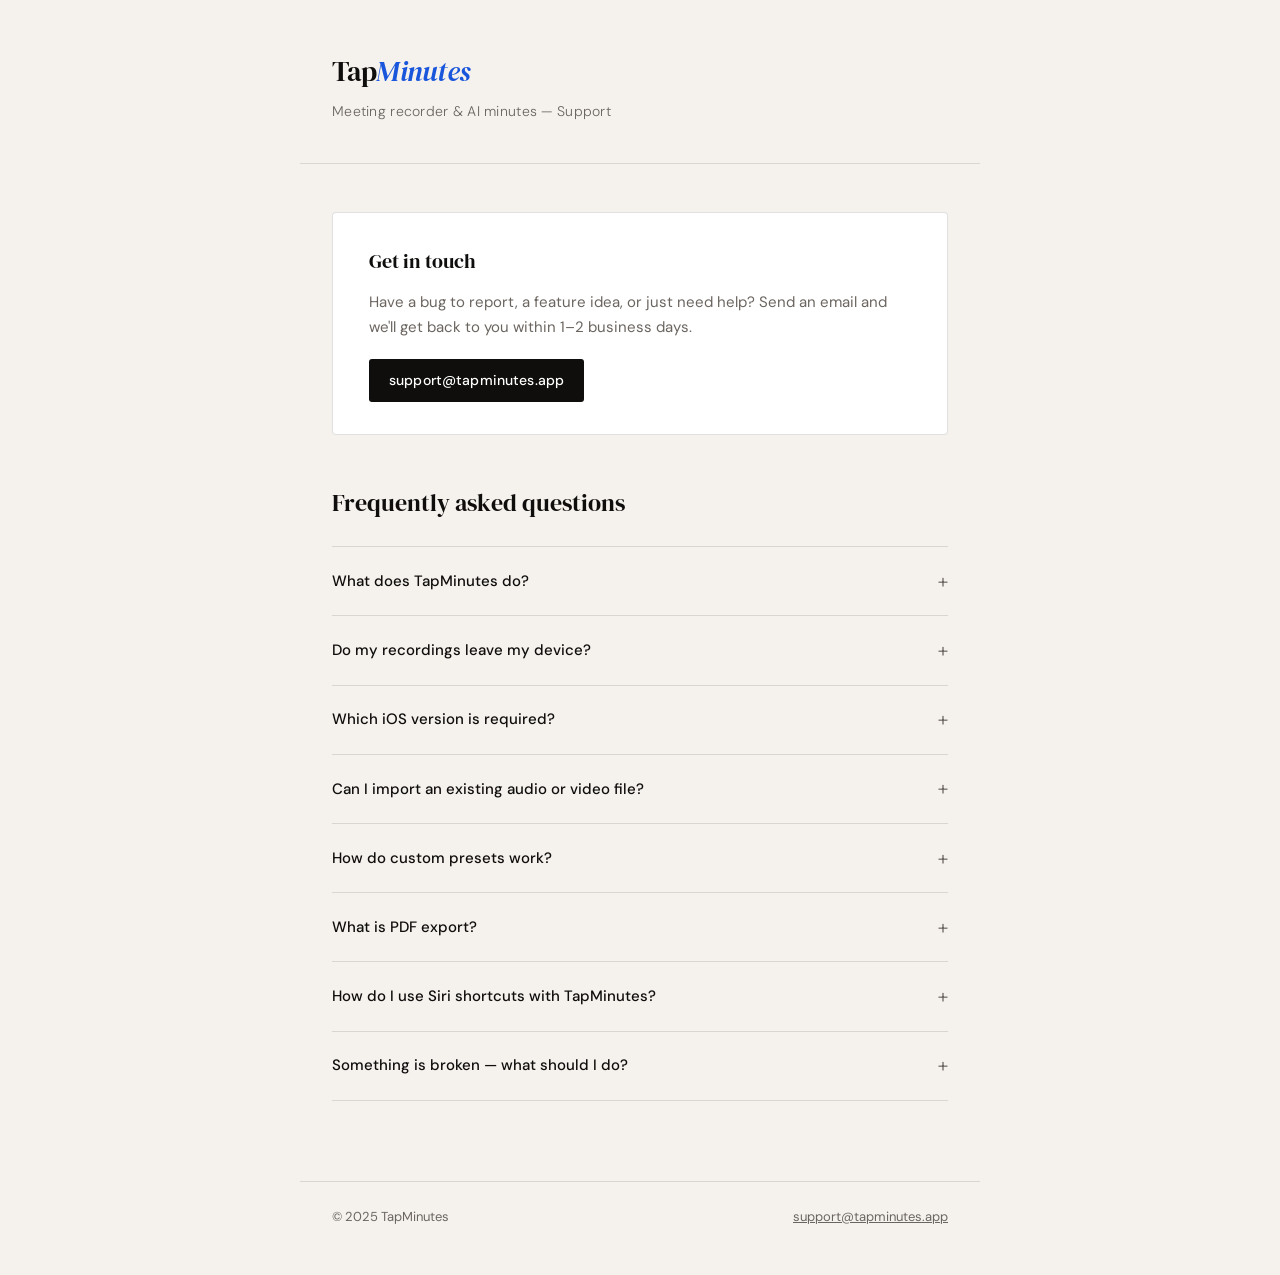
==== index.html @ 8af7e795 "Add index.html for TapMinutes support page This file contains the HTML structure for the TapMinutes " ====
<!DOCTYPE html>
<html lang="en">
<head>
  <meta charset="UTF-8" />
  <meta name="viewport" content="width=device-width, initial-scale=1.0" />
  <title>TapMinutes — Support</title>
  <link rel="preconnect" href="https://fonts.googleapis.com" />
  <link href="https://fonts.googleapis.com/css2?family=DM+Serif+Display:ital@0;1&family=DM+Sans:wght@300;400;500&display=swap" rel="stylesheet" />
  <style>
    *, *::before, *::after { box-sizing: border-box; margin: 0; padding: 0; }
 
    :root {
      --ink: #0f0e0d;
      --paper: #f5f2ed;
      --accent: #1a56db;
      --muted: #6b6560;
      --rule: rgba(15,14,13,0.12);
      --card: #ffffff;
    }
 
    html { scroll-behavior: smooth; }
 
    body {
      font-family: 'DM Sans', sans-serif;
      background: var(--paper);
      color: var(--ink);
      font-size: 16px;
      line-height: 1.65;
    }
 
    /* ── Header ── */
    header {
      padding: 3rem 2rem 2.5rem;
      max-width: 680px;
      margin: 0 auto;
      border-bottom: 1px solid var(--rule);
    }
 
    .wordmark {
      font-family: 'DM Serif Display', serif;
      font-size: 1.75rem;
      letter-spacing: -0.02em;
      color: var(--ink);
    }
 
    .wordmark span {
      font-style: italic;
      color: var(--accent);
    }
 
    .tagline {
      margin-top: 0.35rem;
      font-size: 0.875rem;
      font-weight: 300;
      color: var(--muted);
      letter-spacing: 0.02em;
    }
 
    /* ── Main ── */
    main {
      max-width: 680px;
      margin: 0 auto;
      padding: 0 2rem 5rem;
    }
 
    /* ── Contact ── */
    .contact-block {
      margin: 3rem 0;
      padding: 2rem 2.25rem;
      background: var(--card);
      border: 1px solid var(--rule);
      border-radius: 4px;
    }
 
    .contact-block h2 {
      font-family: 'DM Serif Display', serif;
      font-size: 1.25rem;
      font-weight: 400;
      margin-bottom: 0.75rem;
    }
 
    .contact-block p {
      font-size: 0.9375rem;
      color: var(--muted);
      margin-bottom: 1.25rem;
    }
 
    .contact-block a {
      display: inline-block;
      background: var(--ink);
      color: #fff;
      text-decoration: none;
      padding: 0.6rem 1.25rem;
      font-size: 0.875rem;
      font-weight: 500;
      letter-spacing: 0.01em;
      border-radius: 3px;
      transition: background 0.15s;
    }
 
    .contact-block a:hover { background: var(--accent); }
 
    /* ── FAQ ── */
    .faq-heading {
      font-family: 'DM Serif Display', serif;
      font-size: 1.5rem;
      font-weight: 400;
      margin: 3rem 0 1.5rem;
    }
 
    details {
      border-top: 1px solid var(--rule);
      padding: 1.1rem 0;
    }
 
    details:last-of-type { border-bottom: 1px solid var(--rule); }
 
    summary {
      cursor: pointer;
      list-style: none;
      font-weight: 500;
      font-size: 0.9375rem;
      display: flex;
      justify-content: space-between;
      align-items: center;
      gap: 1rem;
      user-select: none;
    }
 
    summary::-webkit-details-marker { display: none; }
 
    summary::after {
      content: '+';
      font-size: 1.25rem;
      font-weight: 300;
      color: var(--muted);
      flex-shrink: 0;
      transition: transform 0.2s;
    }
 
    details[open] summary::after {
      content: '−';
    }
 
    .answer {
      margin-top: 0.85rem;
      font-size: 0.9375rem;
      color: var(--muted);
      padding-right: 1.5rem;
    }
 
    .answer a { color: var(--accent); }
 
    /* ── Footer ── */
    footer {
      max-width: 680px;
      margin: 0 auto;
      padding: 1.5rem 2rem 3rem;
      border-top: 1px solid var(--rule);
      font-size: 0.8125rem;
      color: var(--muted);
      display: flex;
      justify-content: space-between;
      flex-wrap: wrap;
      gap: 0.5rem;
    }
 
    @media (max-width: 480px) {
      header, main, footer { padding-left: 1.25rem; padding-right: 1.25rem; }
      footer { flex-direction: column; }
    }
  </style>
</head>
<body>
 
<header>
  <div class="wordmark">Tap<span>Minutes</span></div>
  <p class="tagline">Meeting recorder &amp; AI minutes — Support</p>
</header>
 
<main>
 
  <div class="contact-block">
    <h2>Get in touch</h2>
    <p>Have a bug to report, a feature idea, or just need help? Send an email and we'll get back to you within 1–2 business days.</p>
    <!-- ✏️  Replace the address below with your real support email -->
    <a href="mailto:support@tapminutes.app">support@tapminutes.app</a>
  </div>
 
  <h2 class="faq-heading">Frequently asked questions</h2>
 
  <details>
    <summary>What does TapMinutes do?</summary>
    <p class="answer">
      TapMinutes records your meetings and uses on-device AI to produce clean, structured minutes in seconds — including summaries, action items, decisions, and key points. Everything stays private on your device until you choose to share it.
    </p>
  </details>
 
  <details>
    <summary>Do my recordings leave my device?</summary>
    <p class="answer">
      Live captions and transcription run entirely on-device using Apple's speech frameworks. Audio is never uploaded to any server. You can export minutes as a PDF or text file whenever you're ready.
    </p>
  </details>
 
  <details>
    <summary>Which iOS version is required?</summary>
    <p class="answer">
      TapMinutes requires iOS 17 or later. On-device live captions require a device with an A17 Pro chip or newer (iPhone 15 Pro and above).
    </p>
  </details>
 
  <details>
    <summary>Can I import an existing audio or video file?</summary>
    <p class="answer">
      Yes. Tap the import button on the home screen and choose a file from Files, iCloud Drive, or any share sheet. TapMinutes will transcribe and generate minutes without needing to re-record.
    </p>
  </details>
 
  <details>
    <summary>How do custom presets work?</summary>
    <p class="answer">
      Presets let you choose how minutes are styled — executive summary, action-focused, detailed notes, and more. You can also create your own preset with a custom prompt. Presets are applied per-recording and can be changed at any time; regenerating minutes from the transcript is instant.
    </p>
  </details>
 
  <details>
    <summary>What is PDF export?</summary>
    <p class="answer">
      After minutes are generated, tap <em>Export → PDF</em> to produce a polished, shareable document. The layout includes the meeting title, date, attendees (if entered), and all structured sections.
    </p>
  </details>
 
  <details>
    <summary>How do I use Siri shortcuts with TapMinutes?</summary>
    <p class="answer">
      Open the Shortcuts app, search for TapMinutes actions, and add them to any shortcut or automation. You can start a recording, stop it, and export minutes — all hands-free.
    </p>
  </details>
 
  <details>
    <summary>Something is broken — what should I do?</summary>
    <p class="answer">
      First try force-quitting and relaunching the app. If the problem persists, email us at <a href="mailto:support@tapminutes.app">support@tapminutes.app</a> with your device model, iOS version, and a brief description of what happened. Screenshots are always helpful.
    </p>
  </details>
 
</main>
 
<footer>
  <span>© 2025 TapMinutes</span>
  <!-- ✏️  Add a Privacy Policy link once you have one -->
  <span><a href="mailto:support@tapminutes.app" style="color:inherit;">support@tapminutes.app</a></span>
</footer>
 
</body>
</html>
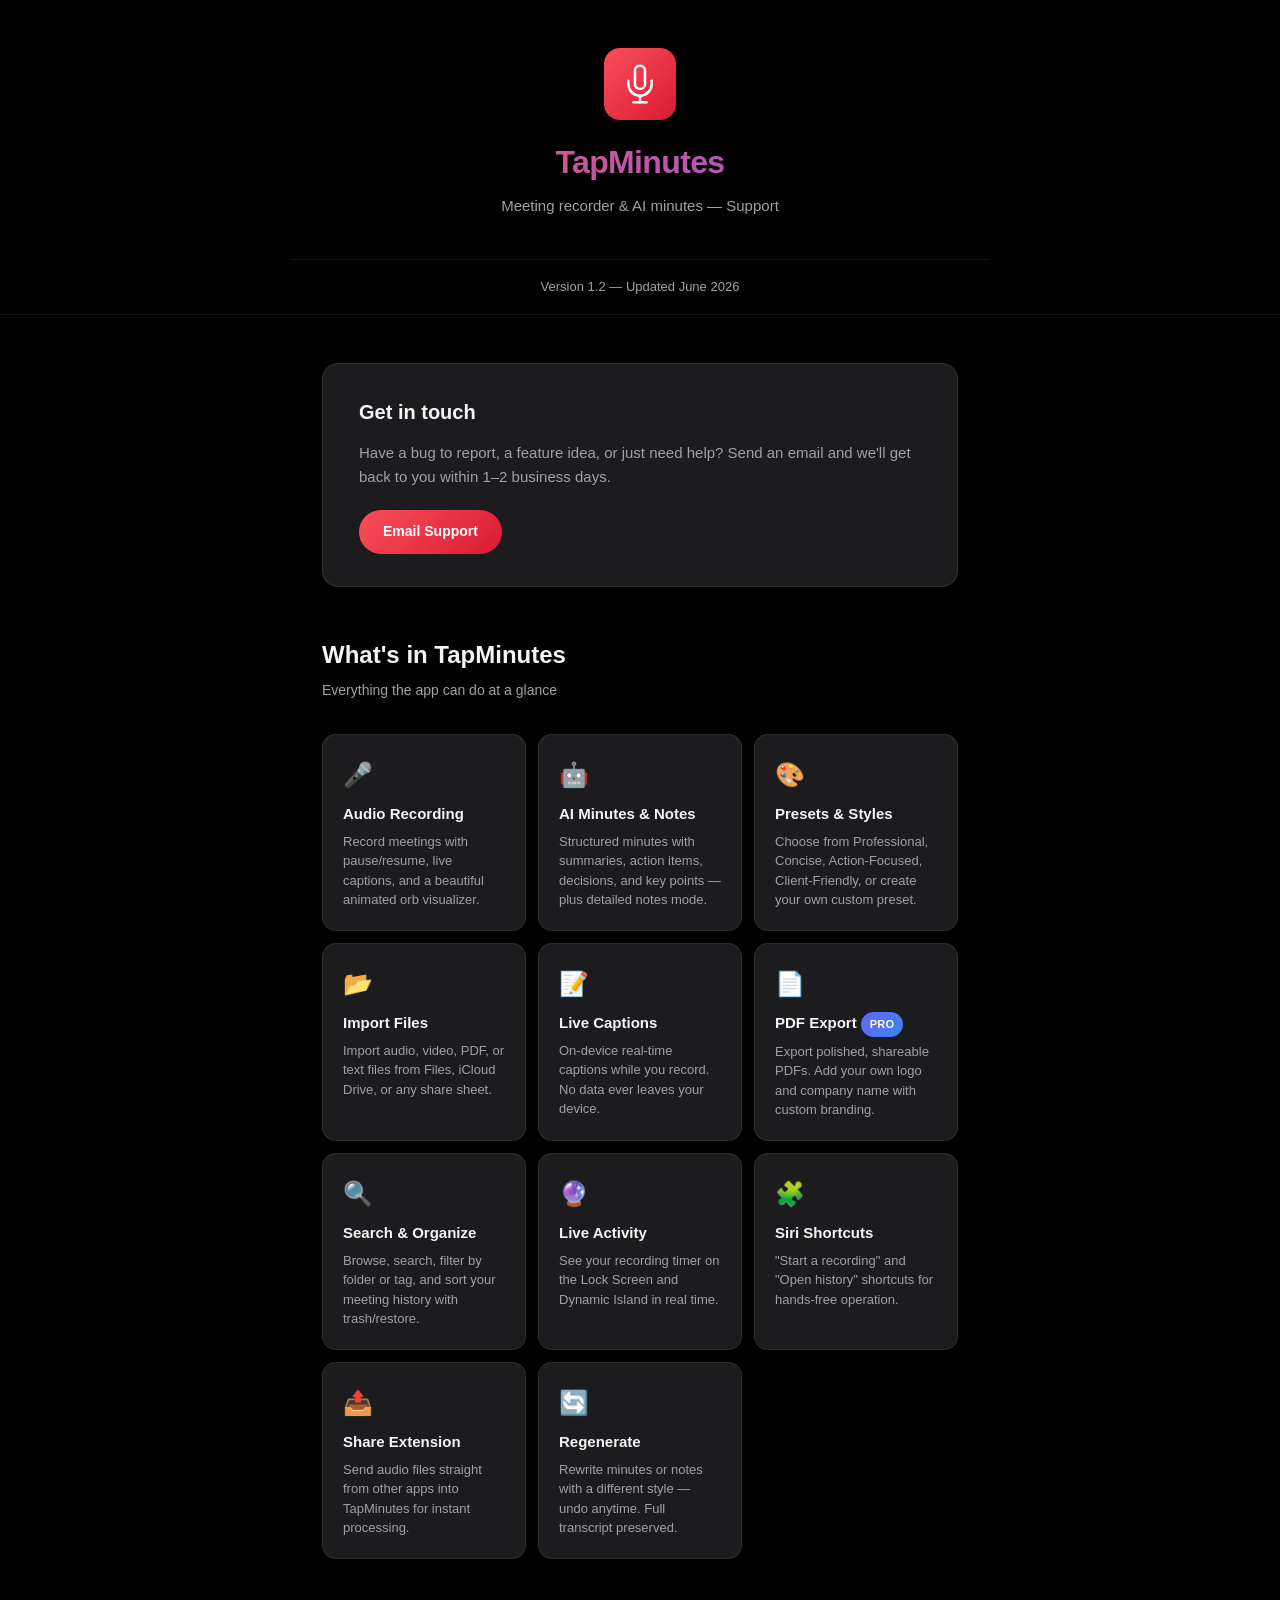
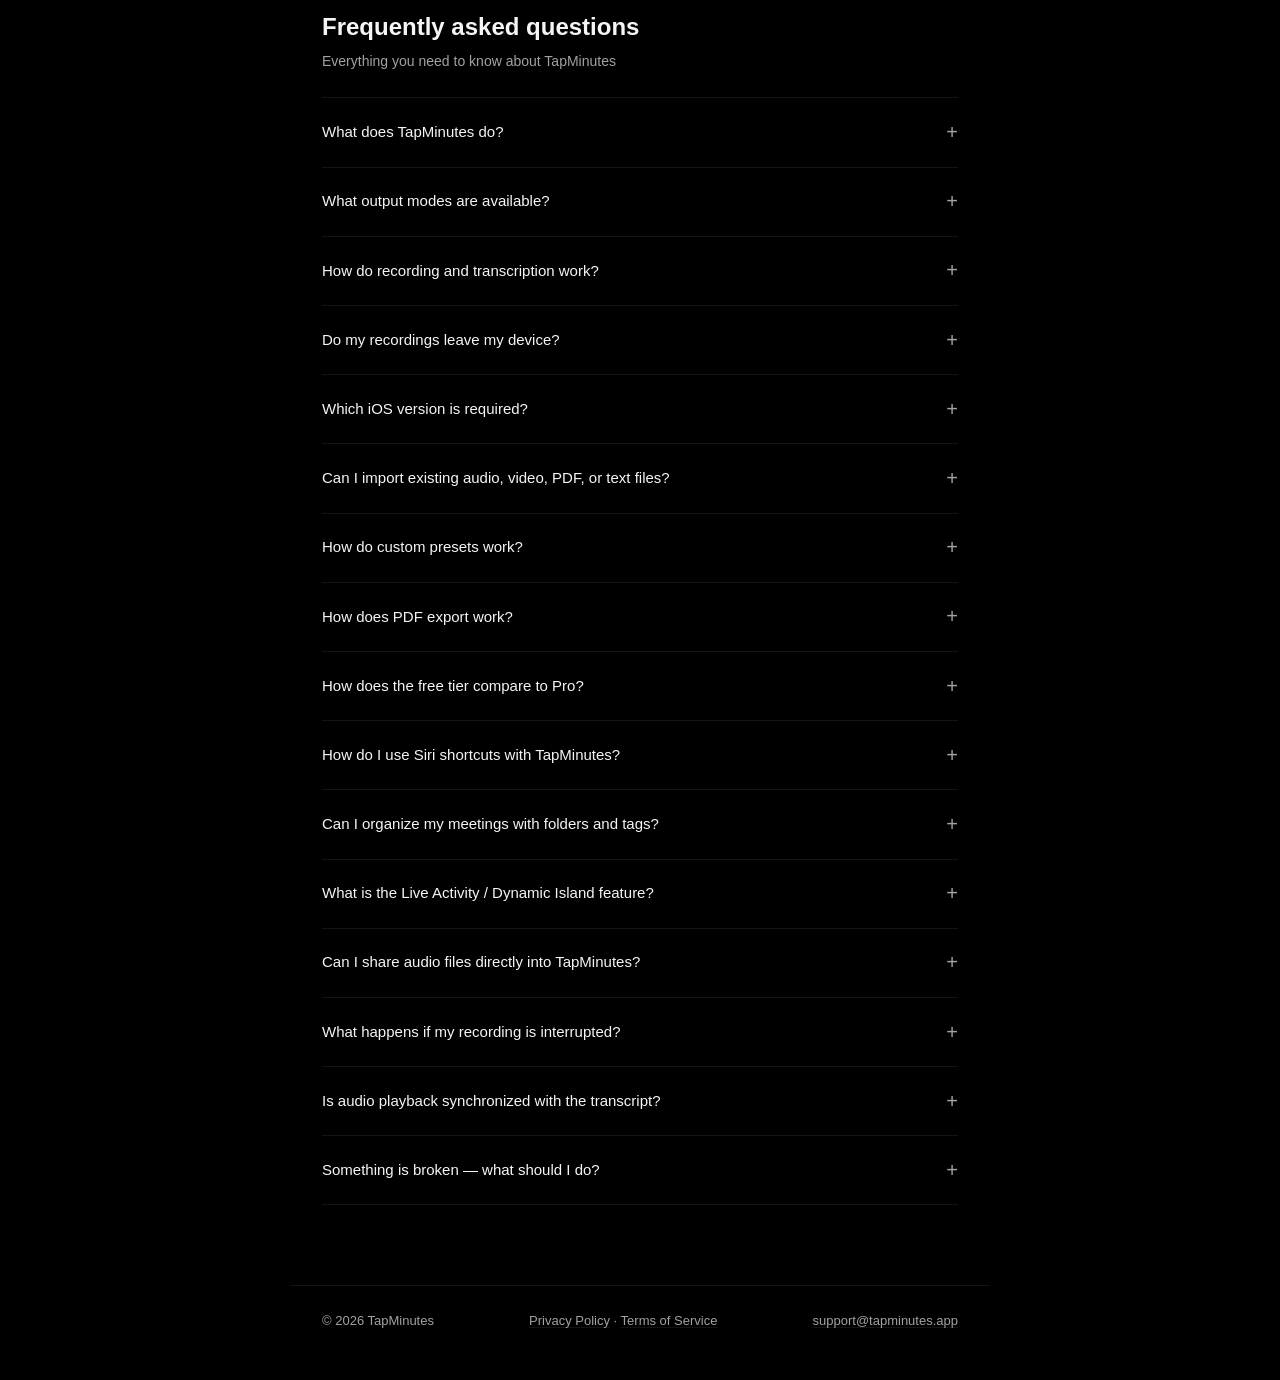
==== commit 9013b6fe: "Add files via upload" ====
--- a/index.html
+++ b/index.html
@@ -1,121 +1,172 @@
-
 <!DOCTYPE html>
 <html lang="en">
 <head>
   <meta charset="UTF-8" />
   <meta name="viewport" content="width=device-width, initial-scale=1.0" />
   <title>TapMinutes — Support</title>
-  <link rel="preconnect" href="https://fonts.googleapis.com" />
-  <link href="https://fonts.googleapis.com/css2?family=DM+Serif+Display:ital@0;1&family=DM+Sans:wght@300;400;500&display=swap" rel="stylesheet" />
   <style>
     *, *::before, *::after { box-sizing: border-box; margin: 0; padding: 0; }
- 
+
     :root {
-      --ink: #0f0e0d;
-      --paper: #f5f2ed;
-      --accent: #1a56db;
-      --muted: #6b6560;
-      --rule: rgba(15,14,13,0.12);
-      --card: #ffffff;
-    }
- 
+      --bg: #000000;
+      --surface: #1c1c1e;
+      --surface2: #2c2c2e;
+      --fg: #f5f5f7;
+      --muted: #a1a1a6;
+      --accent: #fa4f59;
+      --accent2: #db1a33;
+      --rule: rgba(255,255,255,0.08);
+      --glass: rgba(255,255,255,0.06);
+    }
+
     html { scroll-behavior: smooth; }
- 
+
     body {
-      font-family: 'DM Sans', sans-serif;
-      background: var(--paper);
-      color: var(--ink);
+      font-family: -apple-system, BlinkMacSystemFont, "SF Pro Display", "SF Pro Text", "Segoe UI", Roboto, Helvetica, Arial, sans-serif;
+      background: var(--bg);
+      color: var(--fg);
       font-size: 16px;
       line-height: 1.65;
-    }
- 
+      -webkit-font-smoothing: antialiased;
+    }
+
     /* ── Header ── */
     header {
       padding: 3rem 2rem 2.5rem;
-      max-width: 680px;
+      max-width: 700px;
       margin: 0 auto;
       border-bottom: 1px solid var(--rule);
-    }
- 
+      text-align: center;
+    }
+
+    .logo {
+      width: 72px;
+      height: 72px;
+      border-radius: 16px;
+      background: linear-gradient(135deg, var(--accent), var(--accent2));
+      display: flex;
+      align-items: center;
+      justify-content: center;
+      margin: 0 auto 1rem;
+    }
+
+    .logo svg {
+      width: 40px;
+      height: 40px;
+    }
+
     .wordmark {
-      font-family: 'DM Serif Display', serif;
-      font-size: 1.75rem;
+      font-size: 2rem;
+      font-weight: 700;
       letter-spacing: -0.02em;
-      color: var(--ink);
-    }
- 
-    .wordmark span {
-      font-style: italic;
-      color: var(--accent);
-    }
- 
+      background: linear-gradient(135deg, var(--accent), #8b5cf6);
+      -webkit-background-clip: text;
+      -webkit-text-fill-color: transparent;
+      background-clip: text;
+    }
+
     .tagline {
       margin-top: 0.35rem;
-      font-size: 0.875rem;
-      font-weight: 300;
-      color: var(--muted);
-      letter-spacing: 0.02em;
-    }
- 
+      font-size: 0.9375rem;
+      font-weight: 400;
+      color: var(--muted);
+    }
+
     /* ── Main ── */
     main {
-      max-width: 680px;
+      max-width: 700px;
       margin: 0 auto;
       padding: 0 2rem 5rem;
     }
- 
+
     /* ── Contact ── */
     .contact-block {
       margin: 3rem 0;
       padding: 2rem 2.25rem;
-      background: var(--card);
+      background: var(--surface);
       border: 1px solid var(--rule);
-      border-radius: 4px;
-    }
- 
+      border-radius: 16px;
+    }
+
     .contact-block h2 {
-      font-family: 'DM Serif Display', serif;
       font-size: 1.25rem;
-      font-weight: 400;
+      font-weight: 600;
       margin-bottom: 0.75rem;
     }
- 
+
     .contact-block p {
       font-size: 0.9375rem;
       color: var(--muted);
       margin-bottom: 1.25rem;
     }
- 
+
     .contact-block a {
       display: inline-block;
-      background: var(--ink);
+      background: linear-gradient(135deg, var(--accent), var(--accent2));
       color: #fff;
       text-decoration: none;
-      padding: 0.6rem 1.25rem;
+      padding: 0.65rem 1.5rem;
       font-size: 0.875rem;
-      font-weight: 500;
-      letter-spacing: 0.01em;
-      border-radius: 3px;
-      transition: background 0.15s;
-    }
- 
-    .contact-block a:hover { background: var(--accent); }
- 
+      font-weight: 600;
+      border-radius: 40px;
+      transition: opacity 0.15s;
+    }
+
+    .contact-block a:hover { opacity: 0.85; }
+
+    /* ── Feature Highlights ── */
+    .features-grid {
+      display: grid;
+      grid-template-columns: repeat(auto-fill, minmax(190px, 1fr));
+      gap: 12px;
+      margin: 2rem 0;
+    }
+
+    .feature-card {
+      background: var(--surface);
+      border: 1px solid var(--rule);
+      border-radius: 14px;
+      padding: 1.25rem;
+    }
+
+    .feature-card .icon {
+      font-size: 1.5rem;
+      margin-bottom: 0.5rem;
+      display: block;
+    }
+
+    .feature-card h3 {
+      font-size: 0.9375rem;
+      font-weight: 600;
+      margin-bottom: 0.3rem;
+    }
+
+    .feature-card p {
+      font-size: 0.8125rem;
+      color: var(--muted);
+      line-height: 1.5;
+    }
+
     /* ── FAQ ── */
     .faq-heading {
-      font-family: 'DM Serif Display', serif;
       font-size: 1.5rem;
-      font-weight: 400;
-      margin: 3rem 0 1.5rem;
-    }
- 
+      font-weight: 700;
+      margin: 3rem 0 0.25rem;
+    }
+
+    .faq-sub {
+      font-size: 0.875rem;
+      color: var(--muted);
+      margin-bottom: 1.5rem;
+    }
+
     details {
       border-top: 1px solid var(--rule);
       padding: 1.1rem 0;
     }
- 
+
     details:last-of-type { border-bottom: 1px solid var(--rule); }
- 
+
     summary {
       cursor: pointer;
       list-style: none;
@@ -127,34 +178,84 @@
       gap: 1rem;
       user-select: none;
     }
- 
+
     summary::-webkit-details-marker { display: none; }
- 
+
     summary::after {
       content: '+';
       font-size: 1.25rem;
-      font-weight: 300;
+      font-weight: 400;
       color: var(--muted);
       flex-shrink: 0;
       transition: transform 0.2s;
     }
- 
+
     details[open] summary::after {
       content: '−';
     }
- 
+
     .answer {
       margin-top: 0.85rem;
       font-size: 0.9375rem;
       color: var(--muted);
       padding-right: 1.5rem;
-    }
- 
+      line-height: 1.7;
+    }
+
+    .answer strong {
+      color: var(--fg);
+      font-weight: 600;
+    }
+
     .answer a { color: var(--accent); }
- 
+
+    .answer ul {
+      margin: 0.5rem 0;
+      padding-left: 1.25rem;
+    }
+
+    .answer li {
+      margin: 0.3rem 0;
+    }
+
+    /* ── Badge ── */
+    .badge {
+      display: inline-block;
+      font-size: 0.6875rem;
+      font-weight: 700;
+      padding: 0.2rem 0.55rem;
+      border-radius: 40px;
+      text-transform: uppercase;
+      letter-spacing: 0.03em;
+    }
+
+    .badge-pro {
+      background: linear-gradient(135deg, #6366f1, #3b82f6);
+      color: #fff;
+    }
+
+    .badge-free {
+      background: var(--surface2);
+      color: var(--muted);
+    }
+
+    .badge-new {
+      background: var(--accent);
+      color: #fff;
+    }
+
+    /* ── Version Bar ── */
+    .version-bar {
+      text-align: center;
+      padding: 1rem 2rem;
+      font-size: 0.8125rem;
+      color: var(--muted);
+      border-bottom: 1px solid var(--rule);
+    }
+
     /* ── Footer ── */
     footer {
-      max-width: 680px;
+      max-width: 700px;
       margin: 0 auto;
       padding: 1.5rem 2rem 3rem;
       border-top: 1px solid var(--rule);
@@ -165,94 +266,294 @@
       flex-wrap: wrap;
       gap: 0.5rem;
     }
- 
+
+    footer a {
+      color: inherit;
+      text-decoration: underline;
+      text-underline-offset: 2px;
+      text-decoration-color: var(--rule);
+    }
+
+    footer a:hover { color: var(--fg); }
+
     @media (max-width: 480px) {
       header, main, footer { padding-left: 1.25rem; padding-right: 1.25rem; }
       footer { flex-direction: column; }
+      .features-grid { grid-template-columns: 1fr; }
     }
   </style>
 </head>
 <body>
- 
+
 <header>
-  <div class="wordmark">Tap<span>Minutes</span></div>
+  <div class="logo">
+    <svg viewBox="0 0 24 24" fill="none" stroke="white" stroke-width="1.5" stroke-linecap="round" stroke-linejoin="round">
+      <path d="M12 1a3 3 0 0 0-3 3v8a3 3 0 0 0 6 0V4a3 3 0 0 0-3-3z" />
+      <path d="M19 10v2a7 7 0 0 1-14 0v-2" />
+      <line x1="12" y1="19" x2="12" y2="23" />
+      <line x1="8" y1="23" x2="16" y2="23" />
+    </svg>
+  </div>
+  <div class="wordmark">TapMinutes</div>
   <p class="tagline">Meeting recorder &amp; AI minutes — Support</p>
 </header>
- 
+
+<div class="version-bar">Version 1.2 — Updated June 2026</div>
+
 <main>
- 
+
+  <!-- Contact -->
   <div class="contact-block">
     <h2>Get in touch</h2>
     <p>Have a bug to report, a feature idea, or just need help? Send an email and we'll get back to you within 1–2 business days.</p>
-    <!-- ✏️  Replace the address below with your real support email -->
-    <a href="mailto:support@tapminutes.app">support@tapminutes.app</a>
+    <a href="mailto:support@tapminutes.app">Email Support</a>
   </div>
- 
+
+  <!-- Features -->
+  <h2 class="faq-heading">What's in TapMinutes</h2>
+  <p class="faq-sub">Everything the app can do at a glance</p>
+
+  <div class="features-grid">
+    <div class="feature-card">
+      <span class="icon">🎤</span>
+      <h3>Audio Recording</h3>
+      <p>Record meetings with pause/resume, live captions, and a beautiful animated orb visualizer.</p>
+    </div>
+    <div class="feature-card">
+      <span class="icon">🤖</span>
+      <h3>AI Minutes &amp; Notes</h3>
+      <p>Structured minutes with summaries, action items, decisions, and key points — plus detailed notes mode.</p>
+    </div>
+    <div class="feature-card">
+      <span class="icon">🎨</span>
+      <h3>Presets &amp; Styles</h3>
+      <p>Choose from Professional, Concise, Action-Focused, Client-Friendly, or create your own custom preset.</p>
+    </div>
+    <div class="feature-card">
+      <span class="icon">📂</span>
+      <h3>Import Files</h3>
+      <p>Import audio, video, PDF, or text files from Files, iCloud Drive, or any share sheet.</p>
+    </div>
+    <div class="feature-card">
+      <span class="icon">📝</span>
+      <h3>Live Captions</h3>
+      <p>On-device real-time captions while you record. No data ever leaves your device.</p>
+    </div>
+    <div class="feature-card">
+      <span class="icon">📄</span>
+      <h3>PDF Export <span class="badge badge-pro">Pro</span></h3>
+      <p>Export polished, shareable PDFs. Add your own logo and company name with custom branding.</p>
+    </div>
+    <div class="feature-card">
+      <span class="icon">🔍</span>
+      <h3>Search &amp; Organize</h3>
+      <p>Browse, search, filter by folder or tag, and sort your meeting history with trash/restore.</p>
+    </div>
+    <div class="feature-card">
+      <span class="icon">🔮</span>
+      <h3>Live Activity</h3>
+      <p>See your recording timer on the Lock Screen and Dynamic Island in real time.</p>
+    </div>
+    <div class="feature-card">
+      <span class="icon">🧩</span>
+      <h3>Siri Shortcuts</h3>
+      <p>"Start a recording" and "Open history" shortcuts for hands-free operation.</p>
+    </div>
+    <div class="feature-card">
+      <span class="icon">📤</span>
+      <h3>Share Extension</h3>
+      <p>Send audio files straight from other apps into TapMinutes for instant processing.</p>
+    </div>
+    <div class="feature-card">
+      <span class="icon">🔄</span>
+      <h3>Regenerate</h3>
+      <p>Rewrite minutes or notes with a different style — undo anytime. Full transcript preserved.</p>
+    </div>
+  </div>
+
+  <!-- FAQ -->
   <h2 class="faq-heading">Frequently asked questions</h2>
- 
+  <p class="faq-sub">Everything you need to know about TapMinutes</p>
+
   <details>
     <summary>What does TapMinutes do?</summary>
-    <p class="answer">
-      TapMinutes records your meetings and uses on-device AI to produce clean, structured minutes in seconds — including summaries, action items, decisions, and key points. Everything stays private on your device until you choose to share it.
-    </p>
-  </details>
- 
+    <div class="answer">
+      TapMinutes records your meetings and uses AI to produce clean, structured minutes in seconds — including summaries, action items, decisions, and key points. You can also generate <strong>detailed notes</strong> that are more thorough than standard minutes. Choose from multiple output styles, or create your own custom preset. Everything stays private on your device until you choose to share it.
+    </div>
+  </details>
+
+  <details>
+    <summary>What output modes are available?</summary>
+    <div class="answer">
+      At recording time you can pick between:
+      <ul>
+        <li><strong>Minutes</strong> — structured meeting minutes with sections</li>
+        <li><strong>Notes</strong> — detailed notes, more thorough than minutes</li>
+        <li><strong>Both</strong> — generates minutes and notes simultaneously</li>
+      </ul>
+      After the fact you can <strong>regenerate</strong> either output with a different style (Professional, Concise, Action-Focused, Client-Friendly, or a custom preset) without re-recording.
+    </div>
+  </details>
+
+  <details>
+    <summary>How do recording and transcription work?</summary>
+    <div class="answer">
+      Tap the red record button to start. While recording, <strong>live captions</strong> appear on screen using Apple's on-device Speech framework — no data leaves your device. When you stop, the audio is processed:
+
+      <ul>
+        <li><strong>Pro users:</strong> Cloud transcription via Whisper (OpenAI) for higher accuracy in noisy rooms, accents, and jargon.</li>
+        <li><strong>Free tier:</strong> On-device file transcription (iOS 26+ with A17 Pro chip) for live recordings, or cloud transcription with a daily cap.</li>
+      </ul>
+
+      After transcription, AI generates your structured minutes and/or notes based on your selected style preset.
+    </div>
+  </details>
+
   <details>
     <summary>Do my recordings leave my device?</summary>
-    <p class="answer">
-      Live captions and transcription run entirely on-device using Apple's speech frameworks. Audio is never uploaded to any server. You can export minutes as a PDF or text file whenever you're ready.
-    </p>
-  </details>
- 
+    <div class="answer">
+      <strong>Live captions</strong> run entirely on-device using Apple's speech frameworks — they never leave your device.<br><br>
+      When you <strong>stop recording</strong>, the audio file is sent to our server for transcription and AI minute generation. Audio is processed in real time and is <strong>not retained</strong> on our servers after processing. We do not use your data to train AI models.<br><br>
+      You can export minutes as a PDF or text file whenever you're ready.
+    </div>
+  </details>
+
   <details>
     <summary>Which iOS version is required?</summary>
-    <p class="answer">
-      TapMinutes requires iOS 17 or later. On-device live captions require a device with an A17 Pro chip or newer (iPhone 15 Pro and above).
-    </p>
-  </details>
- 
-  <details>
-    <summary>Can I import an existing audio or video file?</summary>
-    <p class="answer">
-      Yes. Tap the import button on the home screen and choose a file from Files, iCloud Drive, or any share sheet. TapMinutes will transcribe and generate minutes without needing to re-record.
-    </p>
-  </details>
- 
+    <div class="answer">
+      TapMinutes requires <strong>iOS 17 or later</strong>. On-device live captions require iOS 17+. On-device file transcription (for imported or recovered recordings on the free tier) requires <strong>iOS 26</strong> with an <strong>A17 Pro chip or newer</strong> (iPhone 15 Pro and above).
+    </div>
+  </details>
+
+  <details>
+    <summary>Can I import existing audio, video, PDF, or text files?</summary>
+    <div class="answer">
+      Yes. Tap the import button on the home screen and choose a file from Files, iCloud Drive, or any share sheet. TapMinutes supports:
+      <ul>
+        <li><strong>Audio:</strong> m4a, mp3, wav, caf, and more</li>
+        <li><strong>Video:</strong> mov, mp4, m4v — audio track is extracted automatically</li>
+        <li><strong>Documents:</strong> PDF and plain text (.txt) files</li>
+      </ul>
+      Imported files are transcribed and minutes are generated without needing to re-record. Video files with no compatible audio track will be rejected with a clear error message.
+    </div>
+  </details>
+
   <details>
     <summary>How do custom presets work?</summary>
-    <p class="answer">
-      Presets let you choose how minutes are styled — executive summary, action-focused, detailed notes, and more. You can also create your own preset with a custom prompt. Presets are applied per-recording and can be changed at any time; regenerating minutes from the transcript is instant.
-    </p>
-  </details>
- 
-  <details>
-    <summary>What is PDF export?</summary>
-    <p class="answer">
-      After minutes are generated, tap <em>Export → PDF</em> to produce a polished, shareable document. The layout includes the meeting title, date, attendees (if entered), and all structured sections.
-    </p>
-  </details>
- 
+    <div class="answer">
+      Presets let you choose how your minutes are styled. Built-in options include <strong>Executive-Style, Concise, Action-Focused, and Client-Friendly</strong>. You can also create your own custom preset with a personalized prompt that tells the AI exactly how you want your minutes written.<br><br>
+      Presets are applied per-recording and can be changed at any time. You can regenerate minutes from the transcript with a different style instantly — the previous version is saved so you can undo. <span class="badge badge-pro">Pro</span> users can create and save unlimited custom presets.
+    </div>
+  </details>
+
+  <details>
+    <summary>How does PDF export work?</summary>
+    <div class="answer">
+      After minutes are generated, tap the share button and choose <strong>Export PDF</strong>. The layout includes the meeting title, date, and all structured sections. <span class="badge badge-pro">Pro</span> users can also:
+      <ul>
+        <li>Customize the PDF header with their <strong>company name and logo</strong></li>
+        <li>Export <strong>notes</strong> as a separate PDF</li>
+      </ul>
+      The PDF is generated locally and can be shared via the system share sheet.
+    </div>
+  </details>
+
+  <details>
+    <summary>How does the free tier compare to Pro?</summary>
+    <div class="answer">
+      <strong>Free tier</strong> includes:
+      <ul>
+        <li>Audio recording (30-minute cap per session)</li>
+        <li>On-device live captions</li>
+        <li>On-device file transcription (iOS 26+ with A17 Pro)</li>
+        <li>Cloud transcription with daily cap (~60 min/day)</li>
+        <li>Basic PDF export</li>
+        <li>Preset styles</li>
+      </ul>
+      <strong>Pro</strong> (Monthly $7.99 / Yearly $59.99) adds:
+      <ul>
+        <li>Unlimited recording length</li>
+        <li>Premium cloud transcription (Whisper) with 10x daily cap</li>
+        <li>iCloud sync across devices</li>
+        <li>PDF with custom branding (logo + company name)</li>
+        <li>Unlimited regeneration of minutes</li>
+        <li>Custom preset creation</li>
+      </ul>
+    </div>
+  </details>
+
   <details>
     <summary>How do I use Siri shortcuts with TapMinutes?</summary>
-    <p class="answer">
-      Open the Shortcuts app, search for TapMinutes actions, and add them to any shortcut or automation. You can start a recording, stop it, and export minutes — all hands-free.
-    </p>
-  </details>
- 
+    <div class="answer">
+      Open the <strong>Shortcuts</strong> app, search for TapMinutes actions, and add them to any shortcut or automation:
+      <ul>
+        <li><strong>Start Recording</strong> — begins a new meeting recording</li>
+        <li><strong>Open History</strong> — opens the meeting history screen</li>
+      </ul>
+      You can also trigger these from Siri by saying things like "Start a meeting with TapMinutes" or "Open my TapMinutes history."
+    </div>
+  </details>
+
+  <details>
+    <summary>Can I organize my meetings with folders and tags?</summary>
+    <div class="answer">
+      Yes. TapMinutes supports:
+      <ul>
+        <li><strong>Folders</strong> — create custom folders to organize meetings. Move meetings between folders from the history list.</li>
+        <li><strong>Tags</strong> — add tags to any meeting. The app suggests relevant tags based on your content. Filter by tag in the history view.</li>
+        <li><strong>Search</strong> — search across meeting titles, transcripts, minutes, notes, and tags.</li>
+        <li><strong>Trash</strong> — deleted meetings go to trash and auto-purge after 30 days. Restore anytime within that window.</li>
+      </ul>
+    </div>
+  </details>
+
+  <details>
+    <summary>What is the Live Activity / Dynamic Island feature?</summary>
+    <div class="answer">
+      While recording, TapMinutes shows a <strong>Live Activity</strong> on your iPhone's Lock Screen and <strong>Dynamic Island</strong> (on supported devices). You can see the recording timer at a glance without opening the app.<br><br>
+      The Live Activity ends automatically when you stop recording. Requires iOS 16.2 or later.
+    </div>
+  </details>
+
+  <details>
+    <summary>Can I share audio files directly into TapMinutes?</summary>
+    <div class="answer">
+      Yes. The <strong>Share Extension</strong> lets you send audio recordings from other apps (Voice Memos, WhatsApp, your file browser, etc.) straight into TapMinutes. Just tap the share button and choose TapMinutes from the share sheet. The file will be imported and processed automatically.
+    </div>
+  </details>
+
+  <details>
+    <summary>What happens if my recording is interrupted?</summary>
+    <div class="answer">
+      TapMinutes has a <strong>Recovery System</strong>:
+      <ul>
+        <li><strong>Auto-recovery:</strong> If the app force-quits mid-recording, it detects the unfinished audio chunks on next launch and offers to <strong>continue recording</strong> or <strong>finish and transcribe</strong>.</li>
+        <li><strong>Manual recovery:</strong> If a finalized audio file exists without a matching meeting record, the app surfaces a "Recover lost recordings" option on the home screen. You can choose the language and output mode before reprocessing.</li>
+      </ul>
+    </div>
+  </details>
+
+  <details>
+    <summary>Is audio playback synchronized with the transcript?</summary>
+    <div class="answer">
+      Yes. In the meeting detail view, you can play back the audio with a <strong>synchronized transcript</strong> that highlights each word as it's spoken. Tap any segment to jump to that point in the recording. The display can show minutes, notes, transcript, or both simultaneously.
+    </div>
+  </details>
+
   <details>
     <summary>Something is broken — what should I do?</summary>
-    <p class="answer">
+    <div class="answer">
       First try force-quitting and relaunching the app. If the problem persists, email us at <a href="mailto:support@tapminutes.app">support@tapminutes.app</a> with your device model, iOS version, and a brief description of what happened. Screenshots are always helpful.
-    </p>
-  </details>
- 
+    </div>
+  </details>
+
 </main>
- 
+
 <footer>
-  <span>© 2025 TapMinutes</span>
-  <!-- ✏️  Add a Privacy Policy link once you have one -->
-  <span><a href="mailto:support@tapminutes.app" style="color:inherit;">support@tapminutes.app</a></span>
+  <span>&copy; 2026 TapMinutes</span>
+  <span><a href="/privacy">Privacy Policy</a> &middot; <a href="https://www.apple.com/legal/internet-services/itunes/dev/stdeula/" target="_blank">Terms of Service</a></span>
+  <span><a href="mailto:support@tapminutes.app">support@tapminutes.app</a></span>
 </footer>
- 
+
 </body>
 </html>
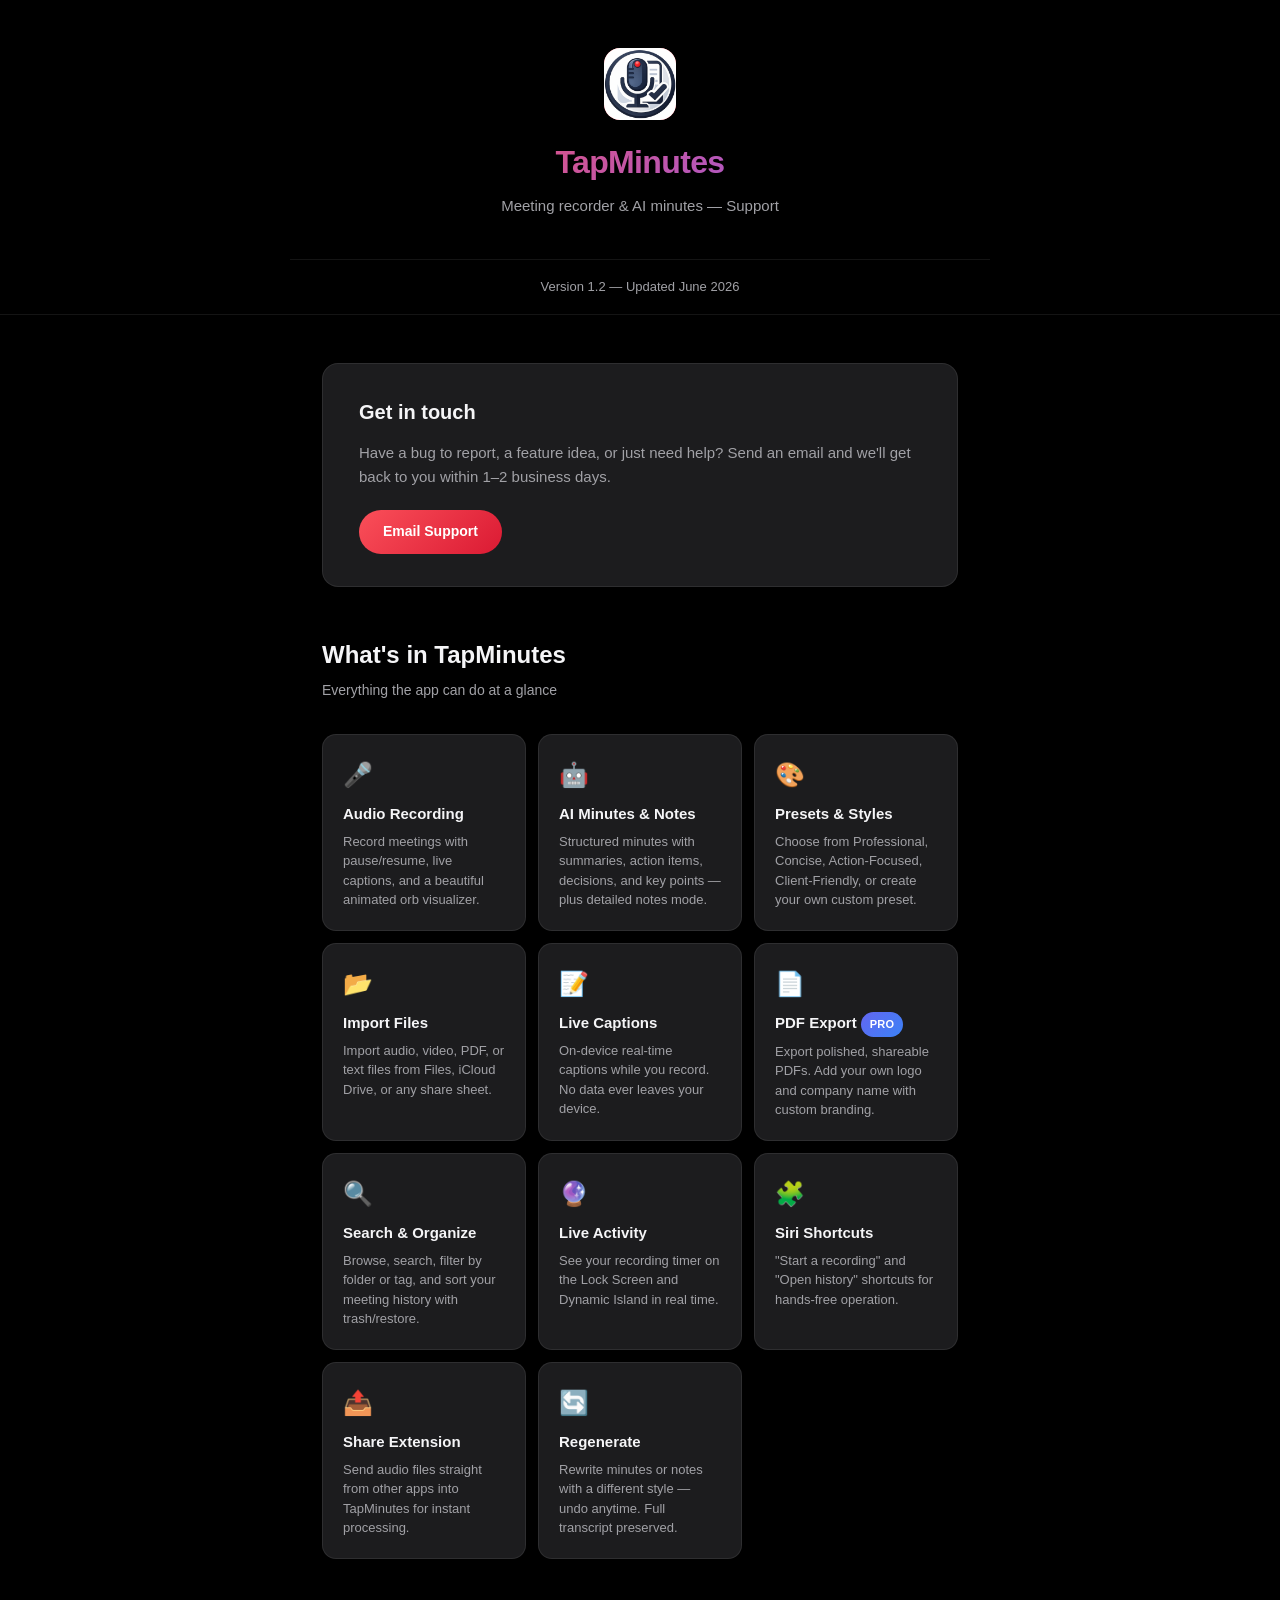
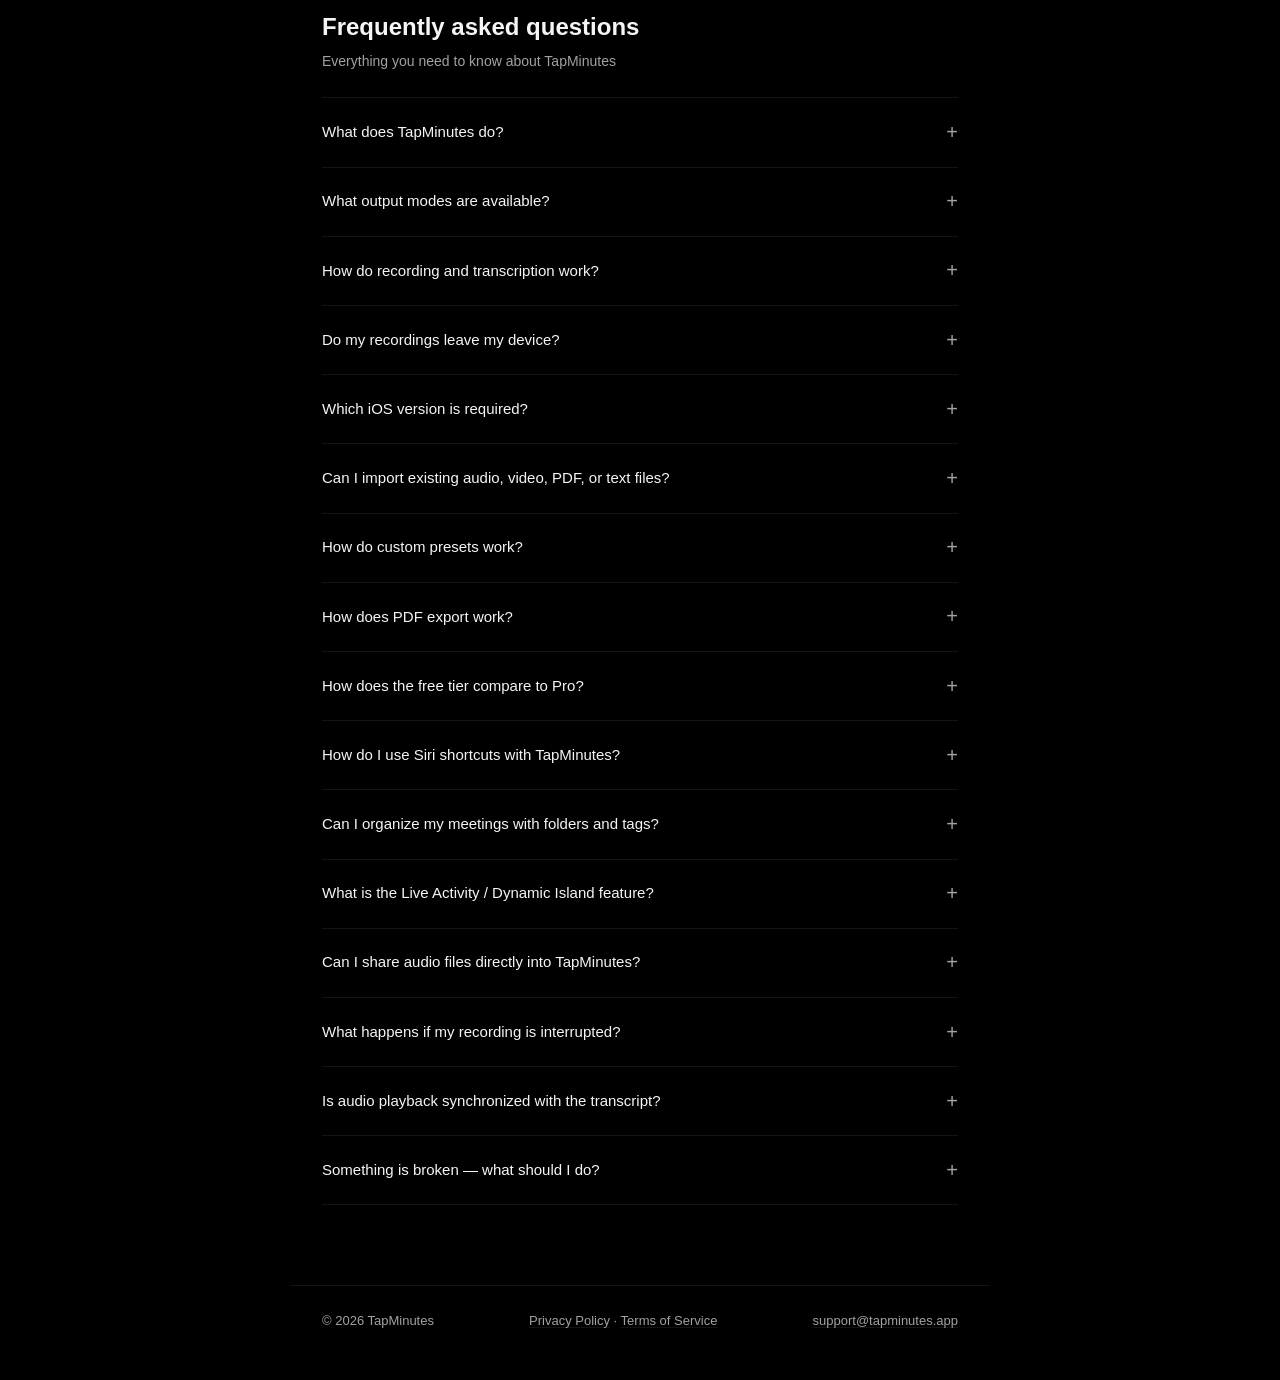
==== commit 13475a52: "Add files via upload" ====
--- a/index.html
+++ b/index.html
@@ -4,6 +4,11 @@
   <meta charset="UTF-8" />
   <meta name="viewport" content="width=device-width, initial-scale=1.0" />
   <title>TapMinutes — Support</title>
+  <link rel="icon" type="image/png" href="/favicon.png" />
+  <link rel="apple-touch-icon" href="/apple-touch-icon.png" />
+  <meta property="og:title" content="TapMinutes — Support" />
+  <meta property="og:description" content="Meeting recorder & AI minutes — Support" />
+  <meta property="og:image" content="/apple-touch-icon.png" />
   <style>
     *, *::before, *::after { box-sizing: border-box; margin: 0; padding: 0; }
 
@@ -286,13 +291,8 @@
 <body>
 
 <header>
-  <div class="logo">
-    <svg viewBox="0 0 24 24" fill="none" stroke="white" stroke-width="1.5" stroke-linecap="round" stroke-linejoin="round">
-      <path d="M12 1a3 3 0 0 0-3 3v8a3 3 0 0 0 6 0V4a3 3 0 0 0-3-3z" />
-      <path d="M19 10v2a7 7 0 0 1-14 0v-2" />
-      <line x1="12" y1="19" x2="12" y2="23" />
-      <line x1="8" y1="23" x2="16" y2="23" />
-    </svg>
+    <div class="logo">
+    <img src="/apple-touch-icon.png" alt="TapMinutes" width="72" height="72" style="border-radius:16px;" />
   </div>
   <div class="wordmark">TapMinutes</div>
   <p class="tagline">Meeting recorder &amp; AI minutes — Support</p>
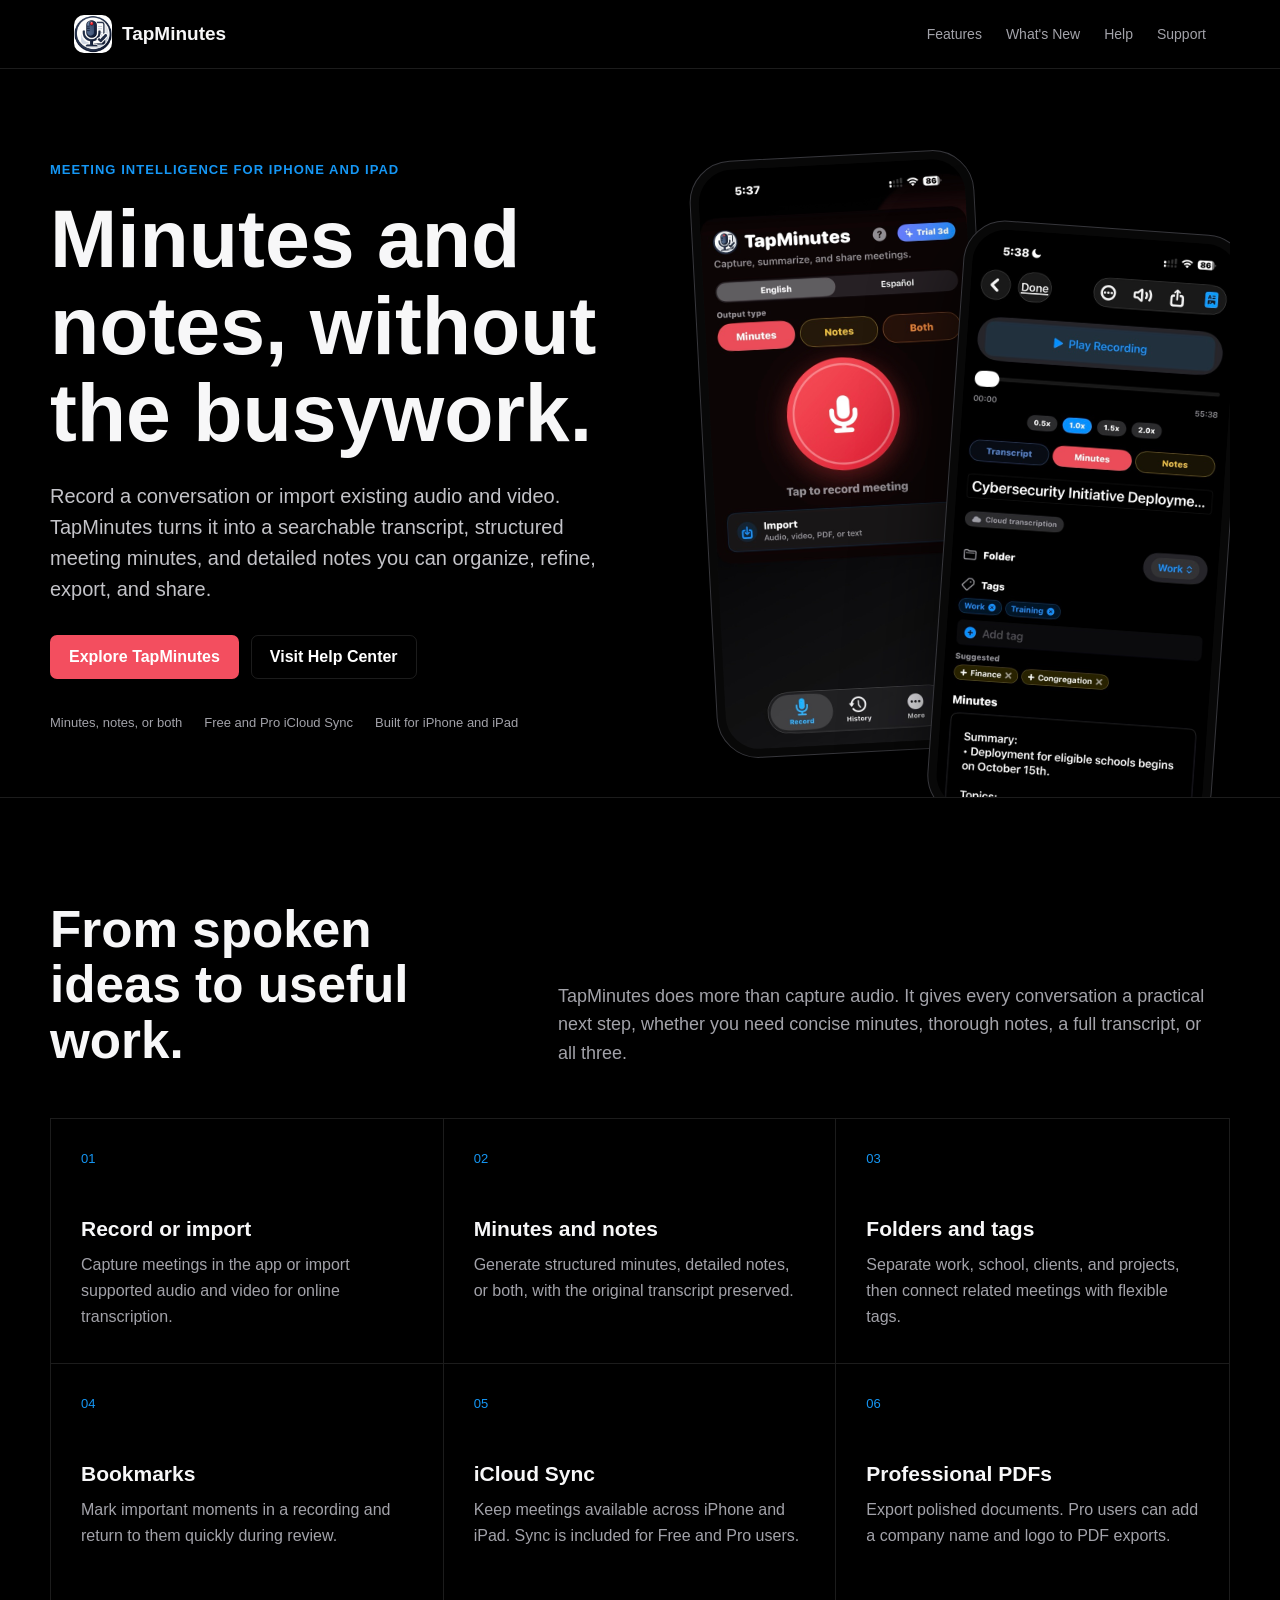
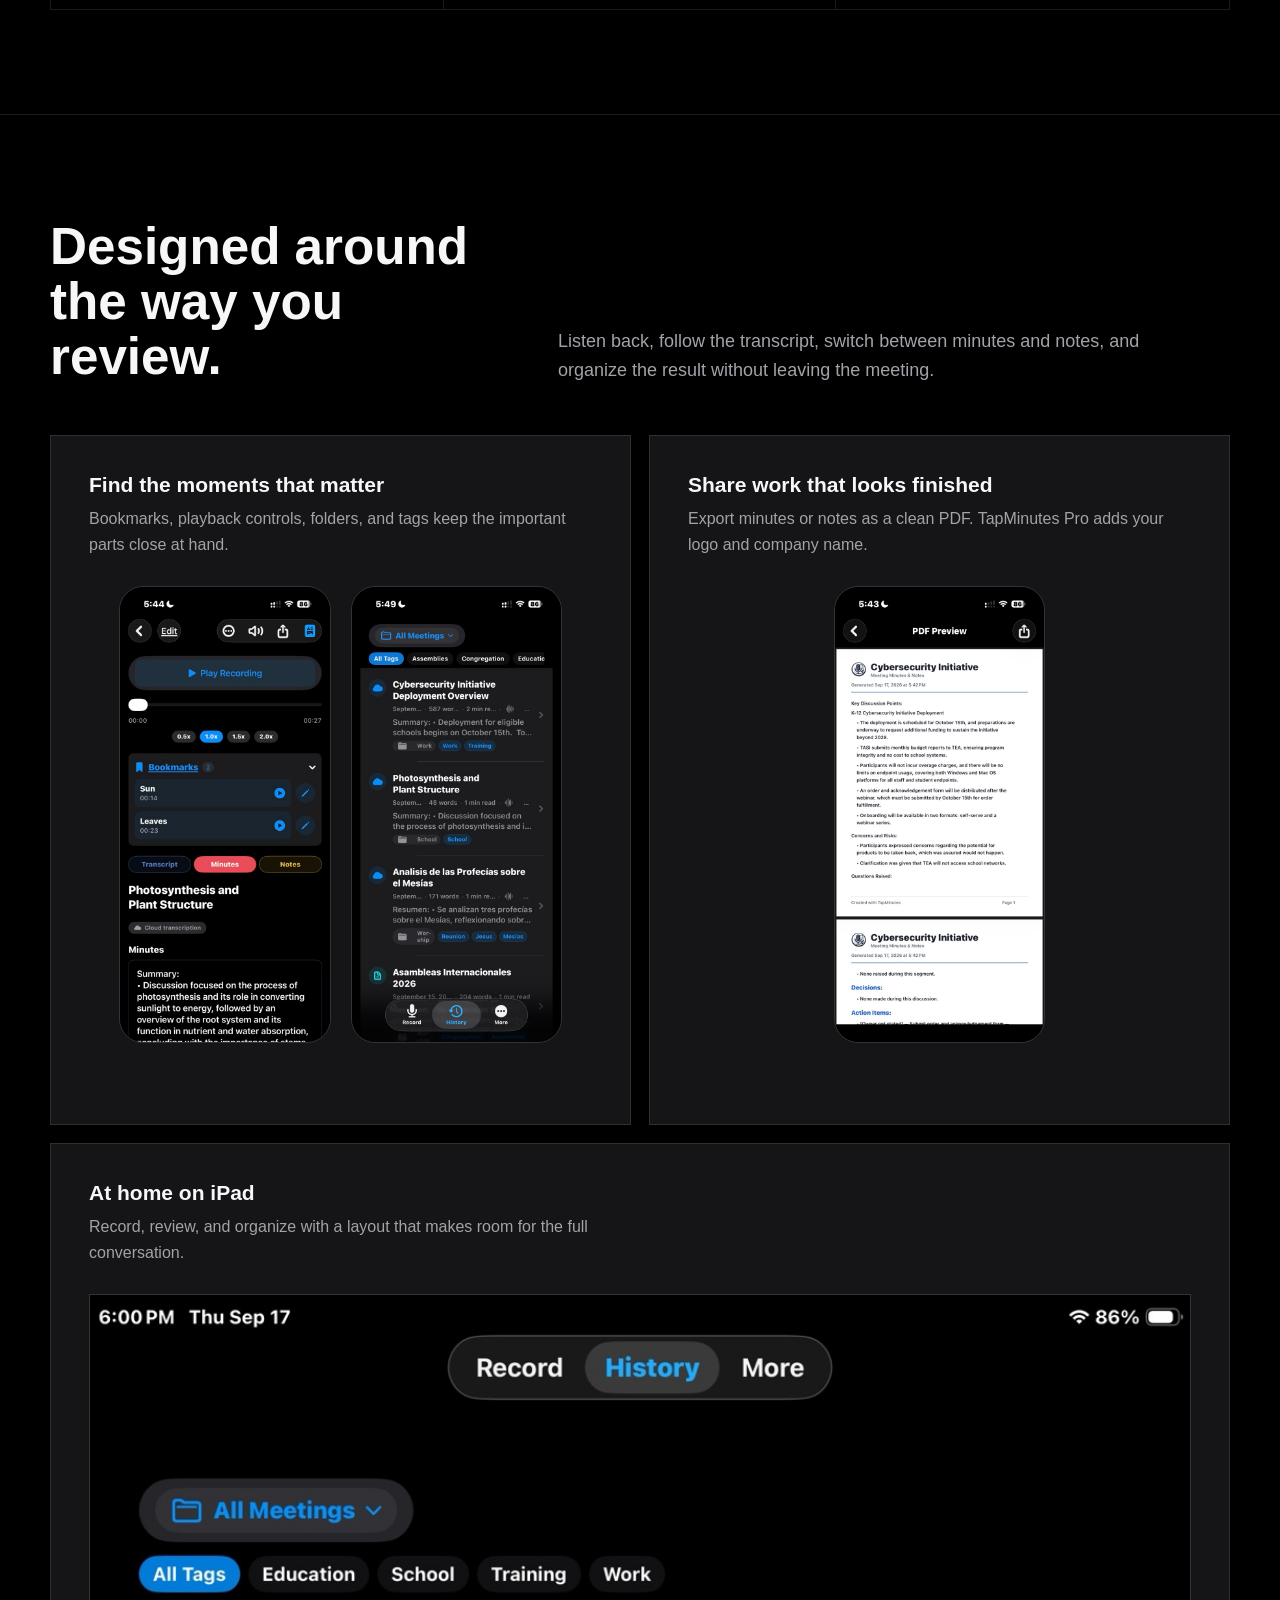
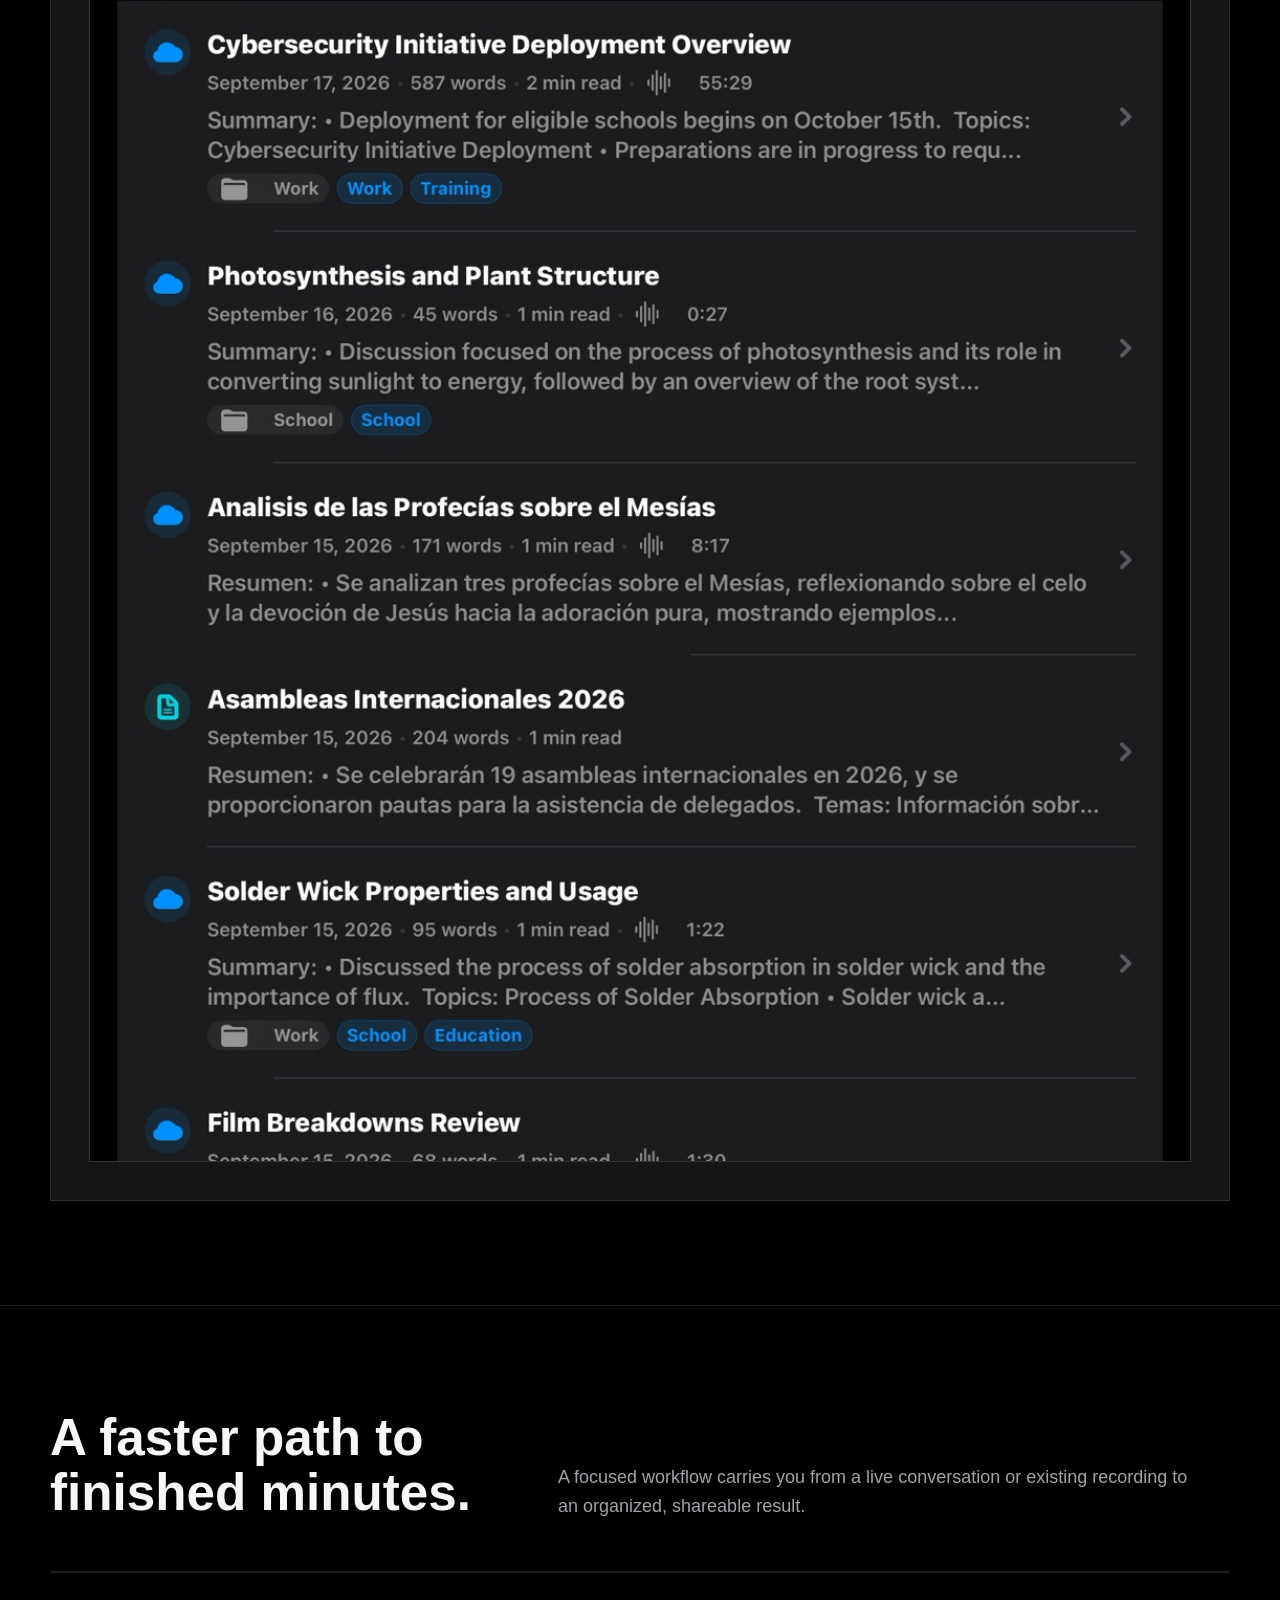
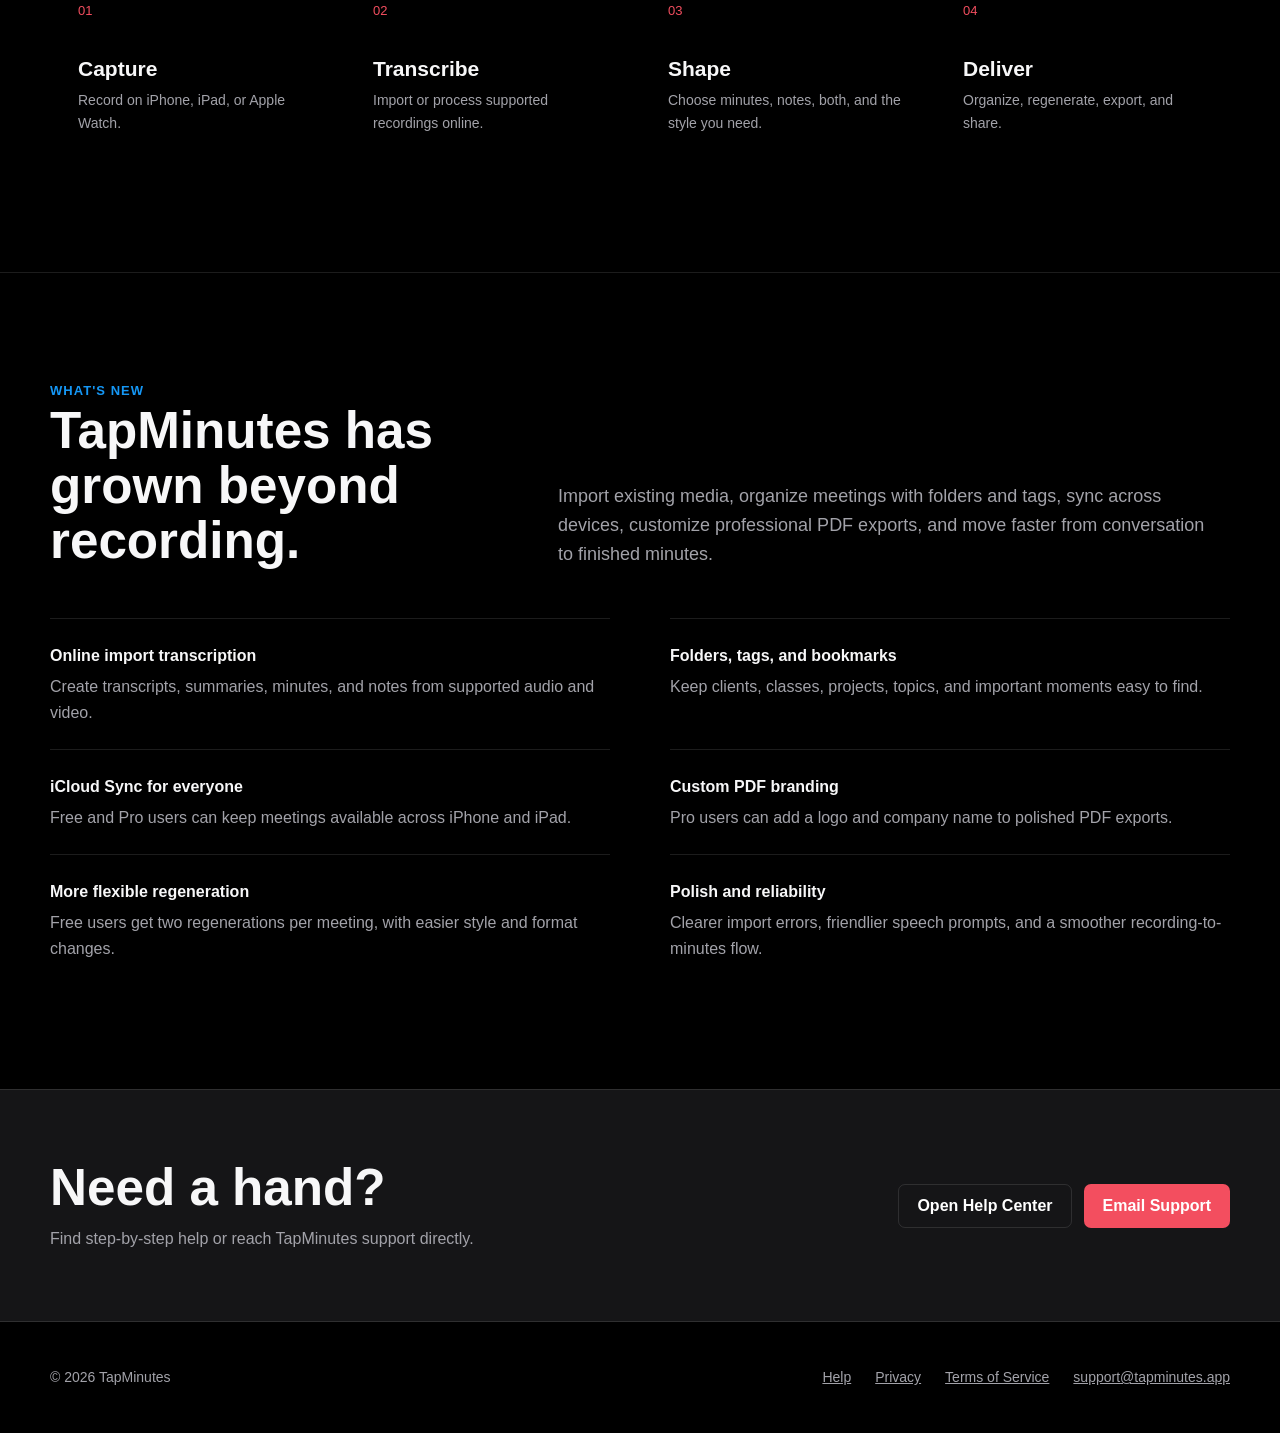
==== commit 952751a5: "V1.5" ====
--- a/index.html
+++ b/index.html
@@ -1,559 +1,78 @@
-<!DOCTYPE html>
+<!doctype html>
 <html lang="en">
 <head>
-  <meta charset="UTF-8" />
-  <meta name="viewport" content="width=device-width, initial-scale=1.0" />
-  <title>TapMinutes — Support</title>
-  <link rel="icon" type="image/png" href="/favicon.png" />
-  <link rel="apple-touch-icon" href="/apple-touch-icon.png" />
-  <meta property="og:title" content="TapMinutes — Support" />
-  <meta property="og:description" content="Meeting recorder & AI minutes — Support" />
-  <meta property="og:image" content="/apple-touch-icon.png" />
-  <style>
-    *, *::before, *::after { box-sizing: border-box; margin: 0; padding: 0; }
-
-    :root {
-      --bg: #000000;
-      --surface: #1c1c1e;
-      --surface2: #2c2c2e;
-      --fg: #f5f5f7;
-      --muted: #a1a1a6;
-      --accent: #fa4f59;
-      --accent2: #db1a33;
-      --rule: rgba(255,255,255,0.08);
-      --glass: rgba(255,255,255,0.06);
-    }
-
-    html { scroll-behavior: smooth; }
-
-    body {
-      font-family: -apple-system, BlinkMacSystemFont, "SF Pro Display", "SF Pro Text", "Segoe UI", Roboto, Helvetica, Arial, sans-serif;
-      background: var(--bg);
-      color: var(--fg);
-      font-size: 16px;
-      line-height: 1.65;
-      -webkit-font-smoothing: antialiased;
-    }
-
-    /* ── Header ── */
-    header {
-      padding: 3rem 2rem 2.5rem;
-      max-width: 700px;
-      margin: 0 auto;
-      border-bottom: 1px solid var(--rule);
-      text-align: center;
-    }
-
-    .logo {
-      width: 72px;
-      height: 72px;
-      border-radius: 16px;
-      background: linear-gradient(135deg, var(--accent), var(--accent2));
-      display: flex;
-      align-items: center;
-      justify-content: center;
-      margin: 0 auto 1rem;
-    }
-
-    .logo svg {
-      width: 40px;
-      height: 40px;
-    }
-
-    .wordmark {
-      font-size: 2rem;
-      font-weight: 700;
-      letter-spacing: -0.02em;
-      background: linear-gradient(135deg, var(--accent), #8b5cf6);
-      -webkit-background-clip: text;
-      -webkit-text-fill-color: transparent;
-      background-clip: text;
-    }
-
-    .tagline {
-      margin-top: 0.35rem;
-      font-size: 0.9375rem;
-      font-weight: 400;
-      color: var(--muted);
-    }
-
-    /* ── Main ── */
-    main {
-      max-width: 700px;
-      margin: 0 auto;
-      padding: 0 2rem 5rem;
-    }
-
-    /* ── Contact ── */
-    .contact-block {
-      margin: 3rem 0;
-      padding: 2rem 2.25rem;
-      background: var(--surface);
-      border: 1px solid var(--rule);
-      border-radius: 16px;
-    }
-
-    .contact-block h2 {
-      font-size: 1.25rem;
-      font-weight: 600;
-      margin-bottom: 0.75rem;
-    }
-
-    .contact-block p {
-      font-size: 0.9375rem;
-      color: var(--muted);
-      margin-bottom: 1.25rem;
-    }
-
-    .contact-block a {
-      display: inline-block;
-      background: linear-gradient(135deg, var(--accent), var(--accent2));
-      color: #fff;
-      text-decoration: none;
-      padding: 0.65rem 1.5rem;
-      font-size: 0.875rem;
-      font-weight: 600;
-      border-radius: 40px;
-      transition: opacity 0.15s;
-    }
-
-    .contact-block a:hover { opacity: 0.85; }
-
-    /* ── Feature Highlights ── */
-    .features-grid {
-      display: grid;
-      grid-template-columns: repeat(auto-fill, minmax(190px, 1fr));
-      gap: 12px;
-      margin: 2rem 0;
-    }
-
-    .feature-card {
-      background: var(--surface);
-      border: 1px solid var(--rule);
-      border-radius: 14px;
-      padding: 1.25rem;
-    }
-
-    .feature-card .icon {
-      font-size: 1.5rem;
-      margin-bottom: 0.5rem;
-      display: block;
-    }
-
-    .feature-card h3 {
-      font-size: 0.9375rem;
-      font-weight: 600;
-      margin-bottom: 0.3rem;
-    }
-
-    .feature-card p {
-      font-size: 0.8125rem;
-      color: var(--muted);
-      line-height: 1.5;
-    }
-
-    /* ── FAQ ── */
-    .faq-heading {
-      font-size: 1.5rem;
-      font-weight: 700;
-      margin: 3rem 0 0.25rem;
-    }
-
-    .faq-sub {
-      font-size: 0.875rem;
-      color: var(--muted);
-      margin-bottom: 1.5rem;
-    }
-
-    details {
-      border-top: 1px solid var(--rule);
-      padding: 1.1rem 0;
-    }
-
-    details:last-of-type { border-bottom: 1px solid var(--rule); }
-
-    summary {
-      cursor: pointer;
-      list-style: none;
-      font-weight: 500;
-      font-size: 0.9375rem;
-      display: flex;
-      justify-content: space-between;
-      align-items: center;
-      gap: 1rem;
-      user-select: none;
-    }
-
-    summary::-webkit-details-marker { display: none; }
-
-    summary::after {
-      content: '+';
-      font-size: 1.25rem;
-      font-weight: 400;
-      color: var(--muted);
-      flex-shrink: 0;
-      transition: transform 0.2s;
-    }
-
-    details[open] summary::after {
-      content: '−';
-    }
-
-    .answer {
-      margin-top: 0.85rem;
-      font-size: 0.9375rem;
-      color: var(--muted);
-      padding-right: 1.5rem;
-      line-height: 1.7;
-    }
-
-    .answer strong {
-      color: var(--fg);
-      font-weight: 600;
-    }
-
-    .answer a { color: var(--accent); }
-
-    .answer ul {
-      margin: 0.5rem 0;
-      padding-left: 1.25rem;
-    }
-
-    .answer li {
-      margin: 0.3rem 0;
-    }
-
-    /* ── Badge ── */
-    .badge {
-      display: inline-block;
-      font-size: 0.6875rem;
-      font-weight: 700;
-      padding: 0.2rem 0.55rem;
-      border-radius: 40px;
-      text-transform: uppercase;
-      letter-spacing: 0.03em;
-    }
-
-    .badge-pro {
-      background: linear-gradient(135deg, #6366f1, #3b82f6);
-      color: #fff;
-    }
-
-    .badge-free {
-      background: var(--surface2);
-      color: var(--muted);
-    }
-
-    .badge-new {
-      background: var(--accent);
-      color: #fff;
-    }
-
-    /* ── Version Bar ── */
-    .version-bar {
-      text-align: center;
-      padding: 1rem 2rem;
-      font-size: 0.8125rem;
-      color: var(--muted);
-      border-bottom: 1px solid var(--rule);
-    }
-
-    /* ── Footer ── */
-    footer {
-      max-width: 700px;
-      margin: 0 auto;
-      padding: 1.5rem 2rem 3rem;
-      border-top: 1px solid var(--rule);
-      font-size: 0.8125rem;
-      color: var(--muted);
-      display: flex;
-      justify-content: space-between;
-      flex-wrap: wrap;
-      gap: 0.5rem;
-    }
-
-    footer a {
-      color: inherit;
-      text-decoration: underline;
-      text-underline-offset: 2px;
-      text-decoration-color: var(--rule);
-    }
-
-    footer a:hover { color: var(--fg); }
-
-    @media (max-width: 480px) {
-      header, main, footer { padding-left: 1.25rem; padding-right: 1.25rem; }
-      footer { flex-direction: column; }
-      .features-grid { grid-template-columns: 1fr; }
-    }
-  </style>
+  <meta charset="utf-8">
+  <meta name="viewport" content="width=device-width,initial-scale=1">
+  <title>TapMinutes - Meeting Minutes and Notes</title>
+  <meta name="description" content="Record or import conversations and turn them into transcripts, meeting minutes, and detailed notes with TapMinutes.">
+  <meta property="og:title" content="TapMinutes - From conversation to finished minutes">
+  <meta property="og:description" content="Record or import audio and video. Get transcripts, structured minutes, and detailed notes.">
+  <meta property="og:image" content="https://tapminutes.app/assets/tapminutes-logo.png">
+  <link rel="canonical" href="https://tapminutes.app/">
+  <link rel="icon" href="favicon.png">
+  <link rel="apple-touch-icon" href="apple-touch-icon.png">
+  <link rel="stylesheet" href="styles.css">
 </head>
 <body>
-
-<header>
-    <div class="logo">
-    <img src="/apple-touch-icon.png" alt="TapMinutes" width="72" height="72" style="border-radius:16px;" />
-  </div>
-  <div class="wordmark">TapMinutes</div>
-  <p class="tagline">Meeting recorder &amp; AI minutes — Support</p>
-</header>
-
-<div class="version-bar">Version 1.2 — Updated June 2026</div>
-
-<main>
-
-  <!-- Contact -->
-  <div class="contact-block">
-    <h2>Get in touch</h2>
-    <p>Have a bug to report, a feature idea, or just need help? Send an email and we'll get back to you within 1–2 business days.</p>
-    <a href="mailto:support@tapminutes.app">Email Support</a>
-  </div>
-
-  <!-- Features -->
-  <h2 class="faq-heading">What's in TapMinutes</h2>
-  <p class="faq-sub">Everything the app can do at a glance</p>
-
-  <div class="features-grid">
-    <div class="feature-card">
-      <span class="icon">🎤</span>
-      <h3>Audio Recording</h3>
-      <p>Record meetings with pause/resume, live captions, and a beautiful animated orb visualizer.</p>
-    </div>
-    <div class="feature-card">
-      <span class="icon">🤖</span>
-      <h3>AI Minutes &amp; Notes</h3>
-      <p>Structured minutes with summaries, action items, decisions, and key points — plus detailed notes mode.</p>
-    </div>
-    <div class="feature-card">
-      <span class="icon">🎨</span>
-      <h3>Presets &amp; Styles</h3>
-      <p>Choose from Professional, Concise, Action-Focused, Client-Friendly, or create your own custom preset.</p>
-    </div>
-    <div class="feature-card">
-      <span class="icon">📂</span>
-      <h3>Import Files</h3>
-      <p>Import audio, video, PDF, or text files from Files, iCloud Drive, or any share sheet.</p>
-    </div>
-    <div class="feature-card">
-      <span class="icon">📝</span>
-      <h3>Live Captions</h3>
-      <p>On-device real-time captions while you record. No data ever leaves your device.</p>
-    </div>
-    <div class="feature-card">
-      <span class="icon">📄</span>
-      <h3>PDF Export <span class="badge badge-pro">Pro</span></h3>
-      <p>Export polished, shareable PDFs. Add your own logo and company name with custom branding.</p>
-    </div>
-    <div class="feature-card">
-      <span class="icon">🔍</span>
-      <h3>Search &amp; Organize</h3>
-      <p>Browse, search, filter by folder or tag, and sort your meeting history with trash/restore.</p>
-    </div>
-    <div class="feature-card">
-      <span class="icon">🔮</span>
-      <h3>Live Activity</h3>
-      <p>See your recording timer on the Lock Screen and Dynamic Island in real time.</p>
-    </div>
-    <div class="feature-card">
-      <span class="icon">🧩</span>
-      <h3>Siri Shortcuts</h3>
-      <p>"Start a recording" and "Open history" shortcuts for hands-free operation.</p>
-    </div>
-    <div class="feature-card">
-      <span class="icon">📤</span>
-      <h3>Share Extension</h3>
-      <p>Send audio files straight from other apps into TapMinutes for instant processing.</p>
-    </div>
-    <div class="feature-card">
-      <span class="icon">🔄</span>
-      <h3>Regenerate</h3>
-      <p>Rewrite minutes or notes with a different style — undo anytime. Full transcript preserved.</p>
-    </div>
-  </div>
-
-  <!-- FAQ -->
-  <h2 class="faq-heading">Frequently asked questions</h2>
-  <p class="faq-sub">Everything you need to know about TapMinutes</p>
-
-  <details>
-    <summary>What does TapMinutes do?</summary>
-    <div class="answer">
-      TapMinutes records your meetings and uses AI to produce clean, structured minutes in seconds — including summaries, action items, decisions, and key points. You can also generate <strong>detailed notes</strong> that are more thorough than standard minutes. Choose from multiple output styles, or create your own custom preset. Everything stays private on your device until you choose to share it.
-    </div>
-  </details>
-
-  <details>
-    <summary>What output modes are available?</summary>
-    <div class="answer">
-      At recording time you can pick between:
-      <ul>
-        <li><strong>Minutes</strong> — structured meeting minutes with sections</li>
-        <li><strong>Notes</strong> — detailed notes, more thorough than minutes</li>
-        <li><strong>Both</strong> — generates minutes and notes simultaneously</li>
-      </ul>
-      After the fact you can <strong>regenerate</strong> either output with a different style (Professional, Concise, Action-Focused, Client-Friendly, or a custom preset) without re-recording.
-    </div>
-  </details>
-
-  <details>
-    <summary>How do recording and transcription work?</summary>
-    <div class="answer">
-      Tap the red record button to start. While recording, <strong>live captions</strong> appear on screen using Apple's on-device Speech framework — no data leaves your device. When you stop, the audio is processed:
-
-      <ul>
-        <li><strong>Pro users:</strong> Cloud transcription via Whisper (OpenAI) for higher accuracy in noisy rooms, accents, and jargon.</li>
-        <li><strong>Free tier:</strong> On-device file transcription (iOS 26+ with A17 Pro chip) for live recordings, or cloud transcription with a daily cap.</li>
-      </ul>
-
-      After transcription, AI generates your structured minutes and/or notes based on your selected style preset.
-    </div>
-  </details>
-
-  <details>
-    <summary>Do my recordings leave my device?</summary>
-    <div class="answer">
-      <strong>Live captions</strong> run entirely on-device using Apple's speech frameworks — they never leave your device.<br><br>
-      When you <strong>stop recording</strong>, the audio file is sent to our server for transcription and AI minute generation. Audio is processed in real time and is <strong>not retained</strong> on our servers after processing. We do not use your data to train AI models.<br><br>
-      You can export minutes as a PDF or text file whenever you're ready.
-    </div>
-  </details>
-
-  <details>
-    <summary>Which iOS version is required?</summary>
-    <div class="answer">
-      TapMinutes requires <strong>iOS 17 or later</strong>. On-device live captions require iOS 17+. On-device file transcription (for imported or recovered recordings on the free tier) requires <strong>iOS 26</strong> with an <strong>A17 Pro chip or newer</strong> (iPhone 15 Pro and above).
-    </div>
-  </details>
-
-  <details>
-    <summary>Can I import existing audio, video, PDF, or text files?</summary>
-    <div class="answer">
-      Yes. Tap the import button on the home screen and choose a file from Files, iCloud Drive, or any share sheet. TapMinutes supports:
-      <ul>
-        <li><strong>Audio:</strong> m4a, mp3, wav, caf, and more</li>
-        <li><strong>Video:</strong> mov, mp4, m4v — audio track is extracted automatically</li>
-        <li><strong>Documents:</strong> PDF and plain text (.txt) files</li>
-      </ul>
-      Imported files are transcribed and minutes are generated without needing to re-record. Video files with no compatible audio track will be rejected with a clear error message.
-    </div>
-  </details>
-
-  <details>
-    <summary>How do custom presets work?</summary>
-    <div class="answer">
-      Presets let you choose how your minutes are styled. Built-in options include <strong>Executive-Style, Concise, Action-Focused, and Client-Friendly</strong>. You can also create your own custom preset with a personalized prompt that tells the AI exactly how you want your minutes written.<br><br>
-      Presets are applied per-recording and can be changed at any time. You can regenerate minutes from the transcript with a different style instantly — the previous version is saved so you can undo. <span class="badge badge-pro">Pro</span> users can create and save unlimited custom presets.
-    </div>
-  </details>
-
-  <details>
-    <summary>How does PDF export work?</summary>
-    <div class="answer">
-      After minutes are generated, tap the share button and choose <strong>Export PDF</strong>. The layout includes the meeting title, date, and all structured sections. <span class="badge badge-pro">Pro</span> users can also:
-      <ul>
-        <li>Customize the PDF header with their <strong>company name and logo</strong></li>
-        <li>Export <strong>notes</strong> as a separate PDF</li>
-      </ul>
-      The PDF is generated locally and can be shared via the system share sheet.
-    </div>
-  </details>
-
-  <details>
-    <summary>How does the free tier compare to Pro?</summary>
-    <div class="answer">
-      <strong>Free tier</strong> includes:
-      <ul>
-        <li>Audio recording (30-minute cap per session)</li>
-        <li>On-device live captions</li>
-        <li>On-device file transcription (iOS 26+ with A17 Pro)</li>
-        <li>Cloud transcription with daily cap (~60 min/day)</li>
-        <li>Basic PDF export</li>
-        <li>Preset styles</li>
-      </ul>
-      <strong>Pro</strong> (Monthly $7.99 / Yearly $59.99) adds:
-      <ul>
-        <li>Unlimited recording length</li>
-        <li>Premium cloud transcription (Whisper) with 10x daily cap</li>
-        <li>iCloud sync across devices</li>
-        <li>PDF with custom branding (logo + company name)</li>
-        <li>Unlimited regeneration of minutes</li>
-        <li>Custom preset creation</li>
-      </ul>
-    </div>
-  </details>
-
-  <details>
-    <summary>How do I use Siri shortcuts with TapMinutes?</summary>
-    <div class="answer">
-      Open the <strong>Shortcuts</strong> app, search for TapMinutes actions, and add them to any shortcut or automation:
-      <ul>
-        <li><strong>Start Recording</strong> — begins a new meeting recording</li>
-        <li><strong>Open History</strong> — opens the meeting history screen</li>
-      </ul>
-      You can also trigger these from Siri by saying things like "Start a meeting with TapMinutes" or "Open my TapMinutes history."
-    </div>
-  </details>
-
-  <details>
-    <summary>Can I organize my meetings with folders and tags?</summary>
-    <div class="answer">
-      Yes. TapMinutes supports:
-      <ul>
-        <li><strong>Folders</strong> — create custom folders to organize meetings. Move meetings between folders from the history list.</li>
-        <li><strong>Tags</strong> — add tags to any meeting. The app suggests relevant tags based on your content. Filter by tag in the history view.</li>
-        <li><strong>Search</strong> — search across meeting titles, transcripts, minutes, notes, and tags.</li>
-        <li><strong>Trash</strong> — deleted meetings go to trash and auto-purge after 30 days. Restore anytime within that window.</li>
-      </ul>
-    </div>
-  </details>
-
-  <details>
-    <summary>What is the Live Activity / Dynamic Island feature?</summary>
-    <div class="answer">
-      While recording, TapMinutes shows a <strong>Live Activity</strong> on your iPhone's Lock Screen and <strong>Dynamic Island</strong> (on supported devices). You can see the recording timer at a glance without opening the app.<br><br>
-      The Live Activity ends automatically when you stop recording. Requires iOS 16.2 or later.
-    </div>
-  </details>
-
-  <details>
-    <summary>Can I share audio files directly into TapMinutes?</summary>
-    <div class="answer">
-      Yes. The <strong>Share Extension</strong> lets you send audio recordings from other apps (Voice Memos, WhatsApp, your file browser, etc.) straight into TapMinutes. Just tap the share button and choose TapMinutes from the share sheet. The file will be imported and processed automatically.
-    </div>
-  </details>
-
-  <details>
-    <summary>What happens if my recording is interrupted?</summary>
-    <div class="answer">
-      TapMinutes has a <strong>Recovery System</strong>:
-      <ul>
-        <li><strong>Auto-recovery:</strong> If the app force-quits mid-recording, it detects the unfinished audio chunks on next launch and offers to <strong>continue recording</strong> or <strong>finish and transcribe</strong>.</li>
-        <li><strong>Manual recovery:</strong> If a finalized audio file exists without a matching meeting record, the app surfaces a "Recover lost recordings" option on the home screen. You can choose the language and output mode before reprocessing.</li>
-      </ul>
-    </div>
-  </details>
-
-  <details>
-    <summary>Is audio playback synchronized with the transcript?</summary>
-    <div class="answer">
-      Yes. In the meeting detail view, you can play back the audio with a <strong>synchronized transcript</strong> that highlights each word as it's spoken. Tap any segment to jump to that point in the recording. The display can show minutes, notes, transcript, or both simultaneously.
-    </div>
-  </details>
-
-  <details>
-    <summary>Something is broken — what should I do?</summary>
-    <div class="answer">
-      First try force-quitting and relaunching the app. If the problem persists, email us at <a href="mailto:support@tapminutes.app">support@tapminutes.app</a> with your device model, iOS version, and a brief description of what happened. Screenshots are always helpful.
-    </div>
-  </details>
-
-</main>
-
-<footer>
-  <span>&copy; 2026 TapMinutes</span>
-  <span><a href="/privacy">Privacy Policy</a> &middot; <a href="https://www.apple.com/legal/internet-services/itunes/dev/stdeula/" target="_blank">Terms of Service</a></span>
-  <span><a href="mailto:support@tapminutes.app">support@tapminutes.app</a></span>
-</footer>
-
+  <a class="skip-link" href="#main">Skip to content</a>
+  <header class="site-header">
+    <nav class="nav" aria-label="Primary navigation">
+      <a class="brand" href="/"><img src="assets/tapminutes-logo.png" alt=""><span>TapMinutes</span></a>
+      <button class="menu-button" aria-expanded="false" aria-label="Open navigation">&#9776;</button>
+      <div class="nav-links"><a href="#features">Features</a><a href="#whats-new">What's New</a><a href="help.html">Help</a><a href="mailto:support@tapminutes.app">Support</a></div>
+    </nav>
+  </header>
+  <main id="main">
+    <section class="hero wrap">
+      <div>
+        <span class="eyebrow">Meeting intelligence for iPhone and iPad</span>
+        <h1>Minutes and notes, without the busywork.</h1>
+        <p class="hero-copy">Record a conversation or import existing audio and video. TapMinutes turns it into a searchable transcript, structured meeting minutes, and detailed notes you can organize, refine, export, and share.</p>
+        <div class="hero-actions"><a class="button" href="#features">Explore TapMinutes</a><a class="button secondary" href="help.html">Visit Help Center</a></div>
+        <div class="proof"><span>Minutes, notes, or both</span><span>Free and Pro iCloud Sync</span><span>Built for iPhone and iPad</span></div>
+      </div>
+      <div class="hero-visual" aria-label="TapMinutes app screens">
+        <div class="phone primary"><img src="assets/screenshots/record-iphone.jpg" alt="TapMinutes recording screen with Minutes, Notes, and Both output choices"></div>
+        <div class="phone secondary"><img src="assets/screenshots/minutes-iphone.jpg" alt="TapMinutes meeting detail with transcript, minutes, folders, and tags"></div>
+      </div>
+    </section>
+    <section class="section" id="features"><div class="wrap">
+      <div class="section-head"><h2>From spoken ideas to useful work.</h2><p class="section-intro">TapMinutes does more than capture audio. It gives every conversation a practical next step, whether you need concise minutes, thorough notes, a full transcript, or all three.</p></div>
+      <div class="feature-grid">
+        <article class="feature"><span class="number">01</span><h3>Record or import</h3><p>Capture meetings in the app or import supported audio and video for online transcription.</p></article>
+        <article class="feature"><span class="number">02</span><h3>Minutes and notes</h3><p>Generate structured minutes, detailed notes, or both, with the original transcript preserved.</p></article>
+        <article class="feature"><span class="number">03</span><h3>Folders and tags</h3><p>Separate work, school, clients, and projects, then connect related meetings with flexible tags.</p></article>
+        <article class="feature"><span class="number">04</span><h3>Bookmarks</h3><p>Mark important moments in a recording and return to them quickly during review.</p></article>
+        <article class="feature"><span class="number">05</span><h3>iCloud Sync</h3><p>Keep meetings available across iPhone and iPad. Sync is included for Free and Pro users.</p></article>
+        <article class="feature"><span class="number">06</span><h3>Professional PDFs</h3><p>Export polished documents. Pro users can add a company name and logo to PDF exports.</p></article>
+      </div>
+    </div></section>
+    <section class="section"><div class="wrap">
+      <div class="section-head"><h2>Designed around the way you review.</h2><p class="section-intro">Listen back, follow the transcript, switch between minutes and notes, and organize the result without leaving the meeting.</p></div>
+      <div class="showcase">
+        <article class="showcase-item"><h3>Find the moments that matter</h3><p>Bookmarks, playback controls, folders, and tags keep the important parts close at hand.</p><div class="shot-row"><img src="assets/screenshots/bookmarks.jpg" loading="lazy" alt="Bookmarks saved at precise moments in a recording"><img src="assets/screenshots/organization.jpg" loading="lazy" alt="TapMinutes history organized with folders and tags"></div></article>
+        <article class="showcase-item"><h3>Share work that looks finished</h3><p>Export minutes or notes as a clean PDF. TapMinutes Pro adds your logo and company name.</p><div class="shot-row"><img src="assets/screenshots/pdf-branding.jpg" loading="lazy" alt="A branded PDF export created in TapMinutes"></div></article>
+        <article class="showcase-item wide"><h3>At home on iPad</h3><p>Record, review, and organize with a layout that makes room for the full conversation.</p><img class="wide-shot" src="assets/screenshots/history-ipad.jpg" loading="lazy" alt="TapMinutes meeting history on iPad with folder and tag filters"></article>
+      </div>
+    </div></section>
+    <section class="section"><div class="wrap">
+      <div class="section-head"><h2>A faster path to finished minutes.</h2><p class="section-intro">A focused workflow carries you from a live conversation or existing recording to an organized, shareable result.</p></div>
+      <div class="workflow"><article class="step"><h3>Capture</h3><p>Record on iPhone, iPad, or Apple Watch.</p></article><article class="step"><h3>Transcribe</h3><p>Import or process supported recordings online.</p></article><article class="step"><h3>Shape</h3><p>Choose minutes, notes, both, and the style you need.</p></article><article class="step"><h3>Deliver</h3><p>Organize, regenerate, export, and share.</p></article></div>
+    </div></section>
+    <section class="section" id="whats-new"><div class="wrap">
+      <div class="section-head"><div><span class="eyebrow">What's new</span><h2>TapMinutes has grown beyond recording.</h2></div><p class="section-intro">Import existing media, organize meetings with folders and tags, sync across devices, customize professional PDF exports, and move faster from conversation to finished minutes.</p></div>
+      <div class="updates">
+        <div class="update"><strong>Online import transcription</strong><span>Create transcripts, summaries, minutes, and notes from supported audio and video.</span></div>
+        <div class="update"><strong>Folders, tags, and bookmarks</strong><span>Keep clients, classes, projects, topics, and important moments easy to find.</span></div>
+        <div class="update"><strong>iCloud Sync for everyone</strong><span>Free and Pro users can keep meetings available across iPhone and iPad.</span></div>
+        <div class="update"><strong>Custom PDF branding</strong><span>Pro users can add a logo and company name to polished PDF exports.</span></div>
+        <div class="update"><strong>More flexible regeneration</strong><span>Free users get two regenerations per meeting, with easier style and format changes.</span></div>
+        <div class="update"><strong>Polish and reliability</strong><span>Clearer import errors, friendlier speech prompts, and a smoother recording-to-minutes flow.</span></div>
+      </div>
+    </div></section>
+    <section class="support-band"><div class="wrap support-inner"><div><h2>Need a hand?</h2><p>Find step-by-step help or reach TapMinutes support directly.</p></div><div class="hero-actions"><a class="button secondary" href="help.html">Open Help Center</a><a class="button" href="mailto:support@tapminutes.app">Email Support</a></div></div></section>
+  </main>
+  <footer class="site-footer"><div class="wrap footer-inner"><span class="copyright">&copy; 2026 TapMinutes</span><a href="help.html">Help</a><a href="privacy.html">Privacy</a><a href="https://www.apple.com/legal/internet-services/itunes/dev/stdeula/" target="_blank" rel="noopener">Terms of Service</a><a href="mailto:support@tapminutes.app">support@tapminutes.app</a></div></footer>
+  <script src="script.js"></script>
 </body>
 </html>
--- a/styles.css
+++ b/styles.css
@@ -0,0 +1,119 @@
+:root { color-scheme: dark; --bg:#000; --surface:#151517; --surface-2:#1d1d20; --line:rgba(255,255,255,.11); --text:#f7f7f8; --muted:#a2a2a9; --blue:#1597f5; --coral:#f34e5f; --yellow:#f5c52f; --max:1180px; }
+* { box-sizing:border-box; }
+html { scroll-behavior:smooth; }
+body { margin:0; background:var(--bg); color:var(--text); font:16px/1.6 -apple-system,BlinkMacSystemFont,"SF Pro Text","Segoe UI",sans-serif; -webkit-font-smoothing:antialiased; }
+img { max-width:100%; display:block; }
+a { color:inherit; }
+.skip-link { position:fixed; left:16px; top:-60px; z-index:100; background:var(--text); color:#000; padding:10px 14px; border-radius:6px; }
+.skip-link:focus { top:16px; }
+.site-header { position:sticky; top:0; z-index:50; background:rgba(0,0,0,.82); border-bottom:1px solid var(--line); backdrop-filter:blur(18px); }
+.nav { max-width:var(--max); min-height:68px; margin:auto; padding:0 24px; display:flex; align-items:center; gap:28px; }
+.brand { display:inline-flex; align-items:center; gap:10px; text-decoration:none; font-size:19px; font-weight:760; margin-right:auto; }
+.brand img { width:38px; height:38px; border-radius:10px; }
+.nav-links { display:flex; align-items:center; gap:24px; }
+.nav-links a { color:var(--muted); font-size:14px; text-decoration:none; }
+.nav-links a:hover,.nav-links a:focus-visible { color:var(--text); }
+.button { display:inline-flex; align-items:center; justify-content:center; min-height:44px; padding:0 18px; border:1px solid transparent; border-radius:7px; background:var(--coral); color:#fff; font-weight:700; text-decoration:none; }
+.button.secondary { background:transparent; border-color:var(--line); }
+.menu-button { display:none; background:transparent; border:0; color:var(--text); font-size:25px; padding:8px; }
+.wrap { width:min(calc(100% - 48px),var(--max)); margin:auto; }
+.hero { min-height:680px; padding:76px 0 52px; display:grid; grid-template-columns:minmax(0,1.05fr) minmax(340px,.95fr); align-items:center; gap:70px; overflow:hidden; }
+.eyebrow { color:var(--blue); font-size:13px; font-weight:800; letter-spacing:.08em; text-transform:uppercase; }
+h1,h2,h3 { margin:0; letter-spacing:0; line-height:1.08; }
+h1 { max-width:720px; margin-top:14px; font-size:clamp(48px,6.3vw,84px); }
+h2 { font-size:clamp(34px,4vw,56px); }
+h3 { font-size:21px; }
+.hero-copy { max-width:650px; margin:24px 0 30px; color:#c3c3c8; font-size:20px; line-height:1.55; }
+.hero-actions { display:flex; gap:12px; flex-wrap:wrap; }
+.proof { display:flex; gap:22px; margin-top:34px; color:var(--muted); font-size:13px; }
+.hero-visual { position:relative; height:600px; }
+.phone { position:absolute; width:285px; border:1px solid #37373c; border-radius:42px; padding:8px; background:#080808; box-shadow:0 30px 80px rgba(0,0,0,.7); overflow:hidden; }
+.phone img { border-radius:34px; }
+.phone.primary { left:0; top:10px; transform:rotate(-3deg); }
+.phone.secondary { right:0; top:82px; transform:rotate(4deg); }
+.section { padding:104px 0; border-top:1px solid var(--line); }
+.section-head { display:grid; grid-template-columns:.8fr 1.2fr; gap:60px; margin-bottom:50px; align-items:end; }
+.section-intro { color:var(--muted); font-size:18px; max-width:650px; margin:0; }
+.feature-grid { display:grid; grid-template-columns:repeat(3,1fr); border:1px solid var(--line); }
+.feature { min-height:245px; padding:30px; border-right:1px solid var(--line); border-bottom:1px solid var(--line); }
+.feature:nth-child(3n) { border-right:0; }
+.feature:nth-last-child(-n+3) { border-bottom:0; }
+.feature .number { display:block; color:var(--blue); font-size:13px; margin-bottom:48px; }
+.feature p { color:var(--muted); margin:12px 0 0; }
+.showcase { display:grid; grid-template-columns:1fr 1fr; gap:18px; }
+.showcase-item { min-height:620px; background:var(--surface); border:1px solid var(--line); padding:38px; overflow:hidden; }
+.showcase-item.wide { grid-column:1 / -1; min-height:auto; }
+.showcase-item p { color:var(--muted); max-width:540px; margin:10px 0 28px; }
+.shot-row { display:flex; justify-content:center; align-items:flex-start; gap:20px; height:500px; overflow:hidden; }
+.shot-row img { width:min(42%,285px); border-radius:24px; border:1px solid #333; }
+.wide-shot { width:100%; border:1px solid #333; }
+.workflow { display:grid; grid-template-columns:repeat(4,1fr); counter-reset:step; }
+.step { padding:28px 28px 34px; border-top:2px solid var(--surface-2); }
+.step::before { counter-increment:step; content:"0" counter(step); display:block; color:var(--coral); font-size:13px; margin-bottom:36px; }
+.step p { color:var(--muted); margin:9px 0 0; font-size:14px; }
+.updates { display:grid; grid-template-columns:1fr 1fr; gap:0 60px; }
+.update { padding:24px 0; border-top:1px solid var(--line); }
+.update strong { display:block; margin-bottom:5px; }
+.update span { color:var(--muted); }
+.support-band { padding:70px 0; background:var(--surface); border-top:1px solid var(--line); border-bottom:1px solid var(--line); }
+.support-inner { display:flex; align-items:center; justify-content:space-between; gap:30px; }
+.support-inner p { color:var(--muted); margin:10px 0 0; }
+.site-footer { padding:44px 0; color:var(--muted); font-size:14px; }
+.footer-inner { display:flex; gap:24px; flex-wrap:wrap; }
+.footer-inner .copyright { margin-right:auto; }
+.legal { width:min(calc(100% - 48px),800px); margin:auto; padding:70px 0 110px; }
+.legal h1 { font-size:clamp(40px,7vw,64px); }
+.legal h2 { font-size:24px; margin-top:46px; }
+.legal p,.legal li { color:#cacacf; }
+.legal .updated { display:block; color:var(--muted); margin:12px 0 36px; }
+.back { display:inline-block; margin-bottom:42px; color:var(--blue); text-decoration:none; }
+.help-hero { padding:82px 0 58px; }
+.help-hero p { max-width:700px; color:var(--muted); font-size:19px; }
+.help-layout { display:grid; grid-template-columns:240px 1fr; gap:70px; padding-bottom:110px; }
+.help-nav { position:sticky; top:94px; align-self:start; display:grid; gap:10px; }
+.help-nav a { color:var(--muted); font-size:14px; text-decoration:none; }
+.help-nav a:hover { color:var(--text); }
+.help-article { padding:38px 0; border-top:1px solid var(--line); scroll-margin-top:90px; }
+.help-article:first-child { border-top:0; padding-top:0; }
+.help-article h2 { font-size:30px; }
+.help-article p,.help-article li { color:#b8b8be; }
+.help-article strong { color:var(--text); }
+@media (max-width:900px) {
+  .menu-button { display:block; }
+  .nav-links { display:none; position:absolute; left:0; right:0; top:68px; padding:18px 24px 24px; background:#080808; border-bottom:1px solid var(--line); }
+  .nav-links.open { display:grid; }
+  .hero { grid-template-columns:1fr; padding-top:58px; }
+  .hero-visual { height:520px; width:min(100%,580px); margin:auto; }
+  .phone { width:250px; }
+  .section-head { grid-template-columns:1fr; gap:18px; }
+  .feature-grid { grid-template-columns:1fr 1fr; }
+  .feature:nth-child(3n) { border-right:1px solid var(--line); }
+  .feature:nth-child(2n) { border-right:0; }
+  .feature:nth-last-child(-n+3) { border-bottom:1px solid var(--line); }
+  .feature:nth-last-child(-n+2) { border-bottom:0; }
+  .workflow { grid-template-columns:1fr 1fr; }
+  .help-layout { grid-template-columns:1fr; gap:25px; }
+  .help-nav { position:static; grid-template-columns:repeat(2,1fr); }
+}
+@media (max-width:620px) {
+  .wrap { width:min(calc(100% - 32px),var(--max)); }
+  .nav { padding:0 16px; }
+  .hero { min-height:auto; padding-top:44px; gap:45px; }
+  h1 { font-size:46px; }
+  .hero-copy { font-size:18px; }
+  .proof { flex-direction:column; gap:5px; }
+  .hero-visual { height:430px; }
+  .phone { width:205px; border-radius:30px; padding:6px; }
+  .phone img { border-radius:24px; }
+  .section { padding:74px 0; }
+  .feature-grid,.showcase,.updates,.workflow { grid-template-columns:1fr; }
+  .feature,.feature:nth-child(3n),.feature:nth-child(2n),.feature:nth-last-child(-n+2) { border-right:0; border-bottom:1px solid var(--line); }
+  .feature:last-child { border-bottom:0; }
+  .showcase-item { min-height:560px; padding:26px; }
+  .showcase-item.wide { grid-column:auto; }
+  .shot-row { height:450px; gap:10px; }
+  .shot-row img { width:55%; }
+  .support-inner { align-items:flex-start; flex-direction:column; }
+  .footer-inner { flex-direction:column; }
+  .help-nav { grid-template-columns:1fr; }
+}
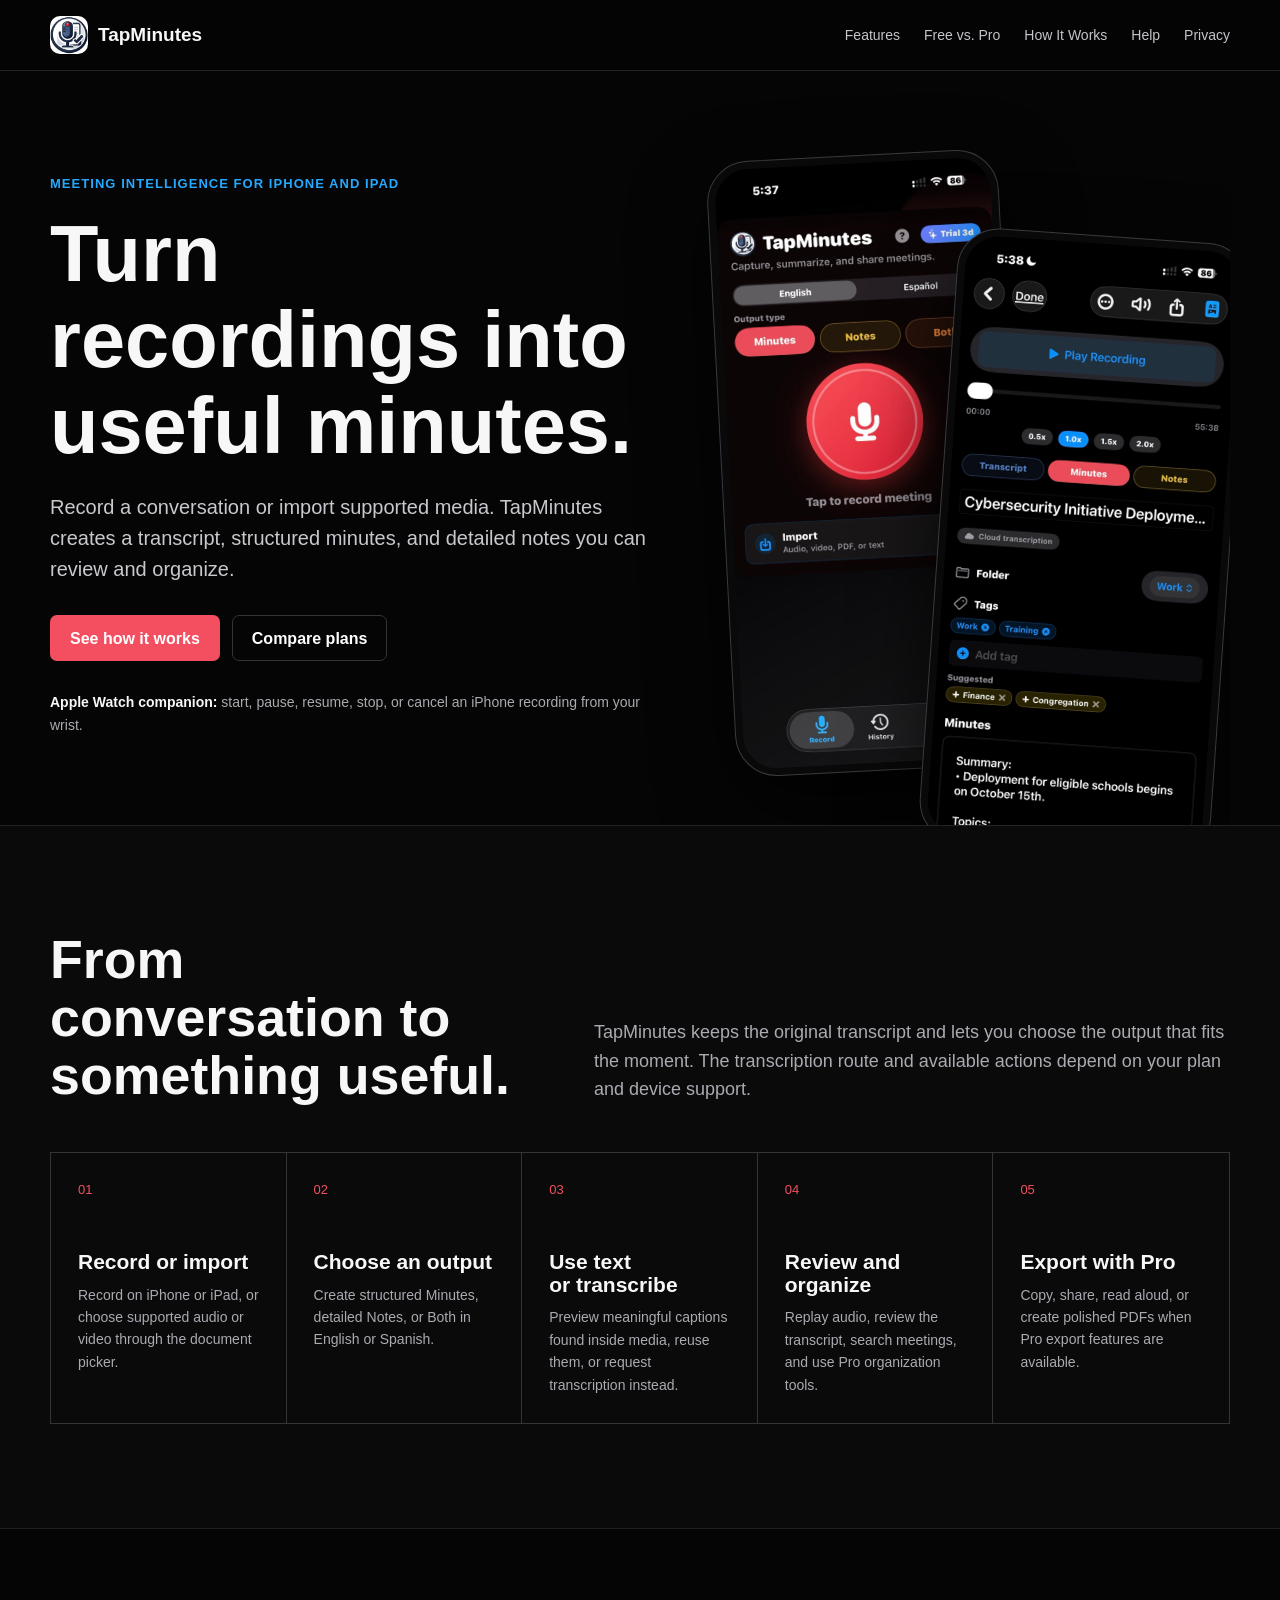
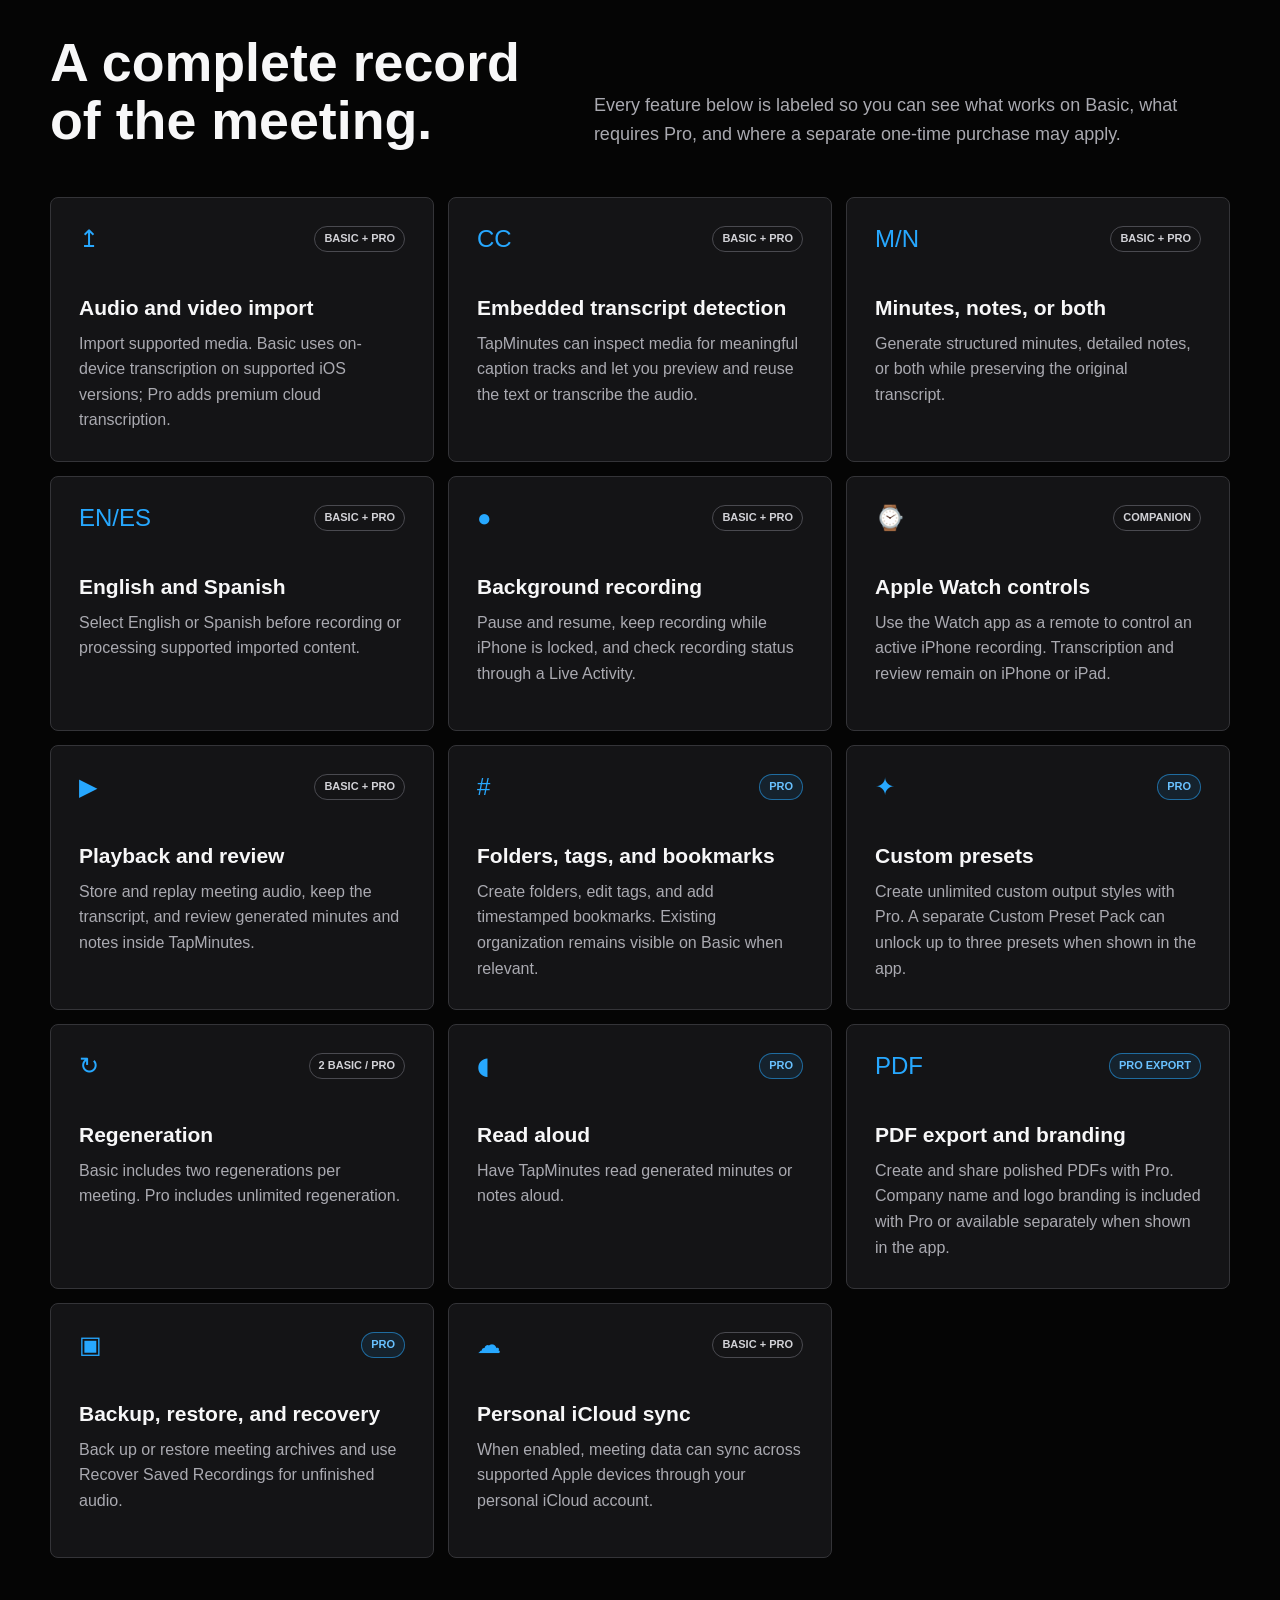
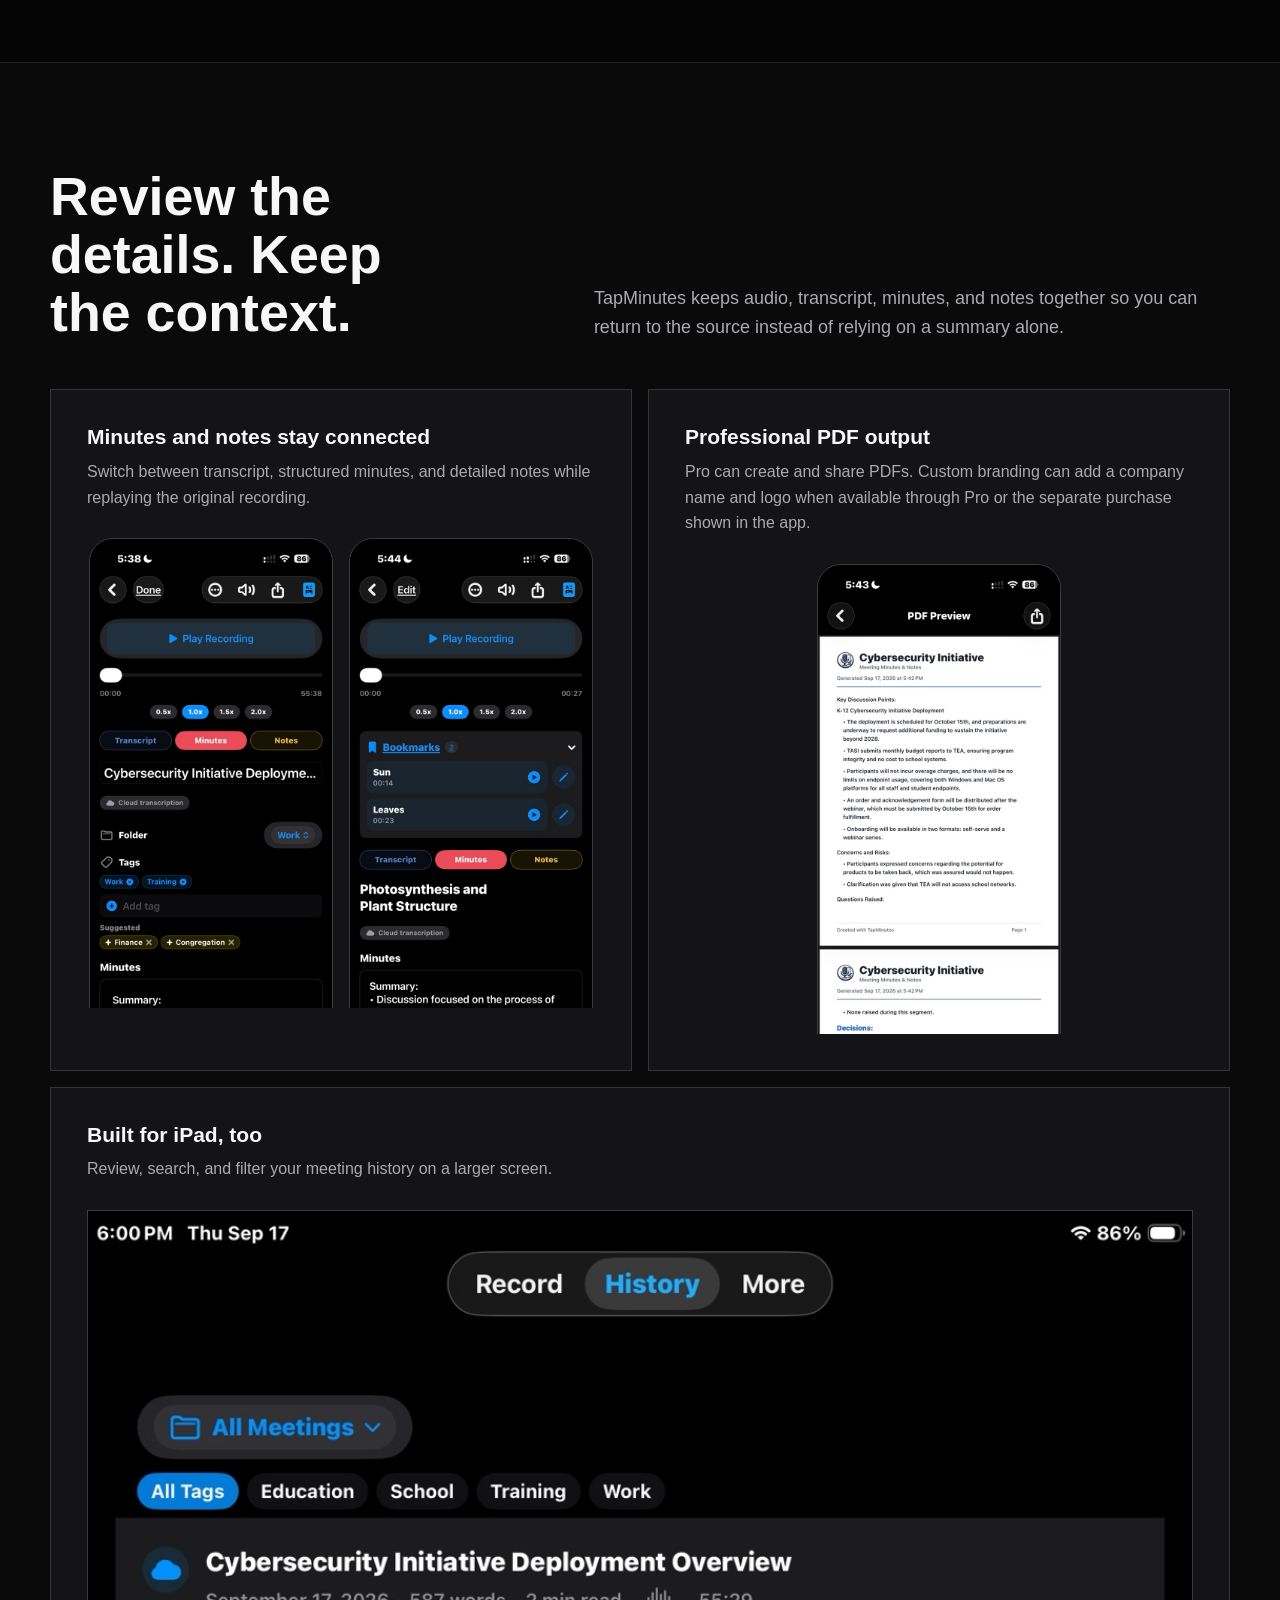
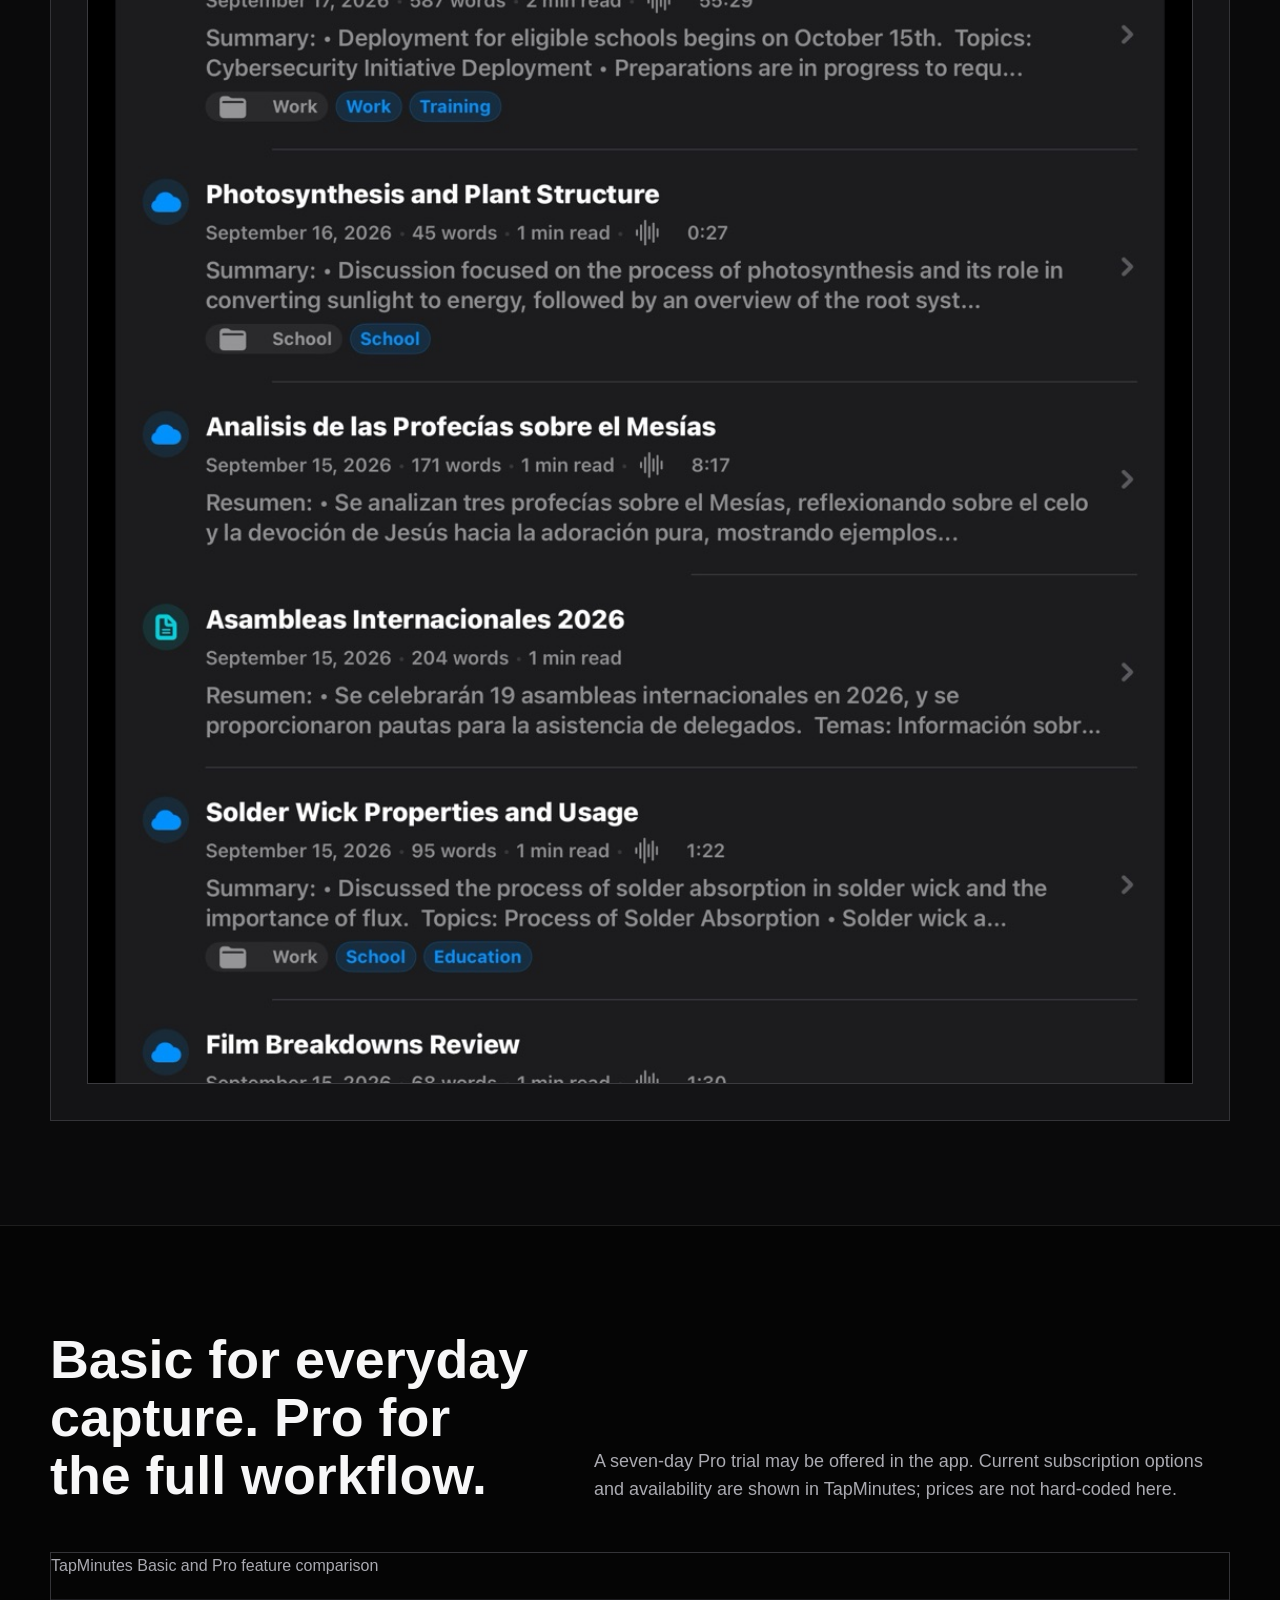
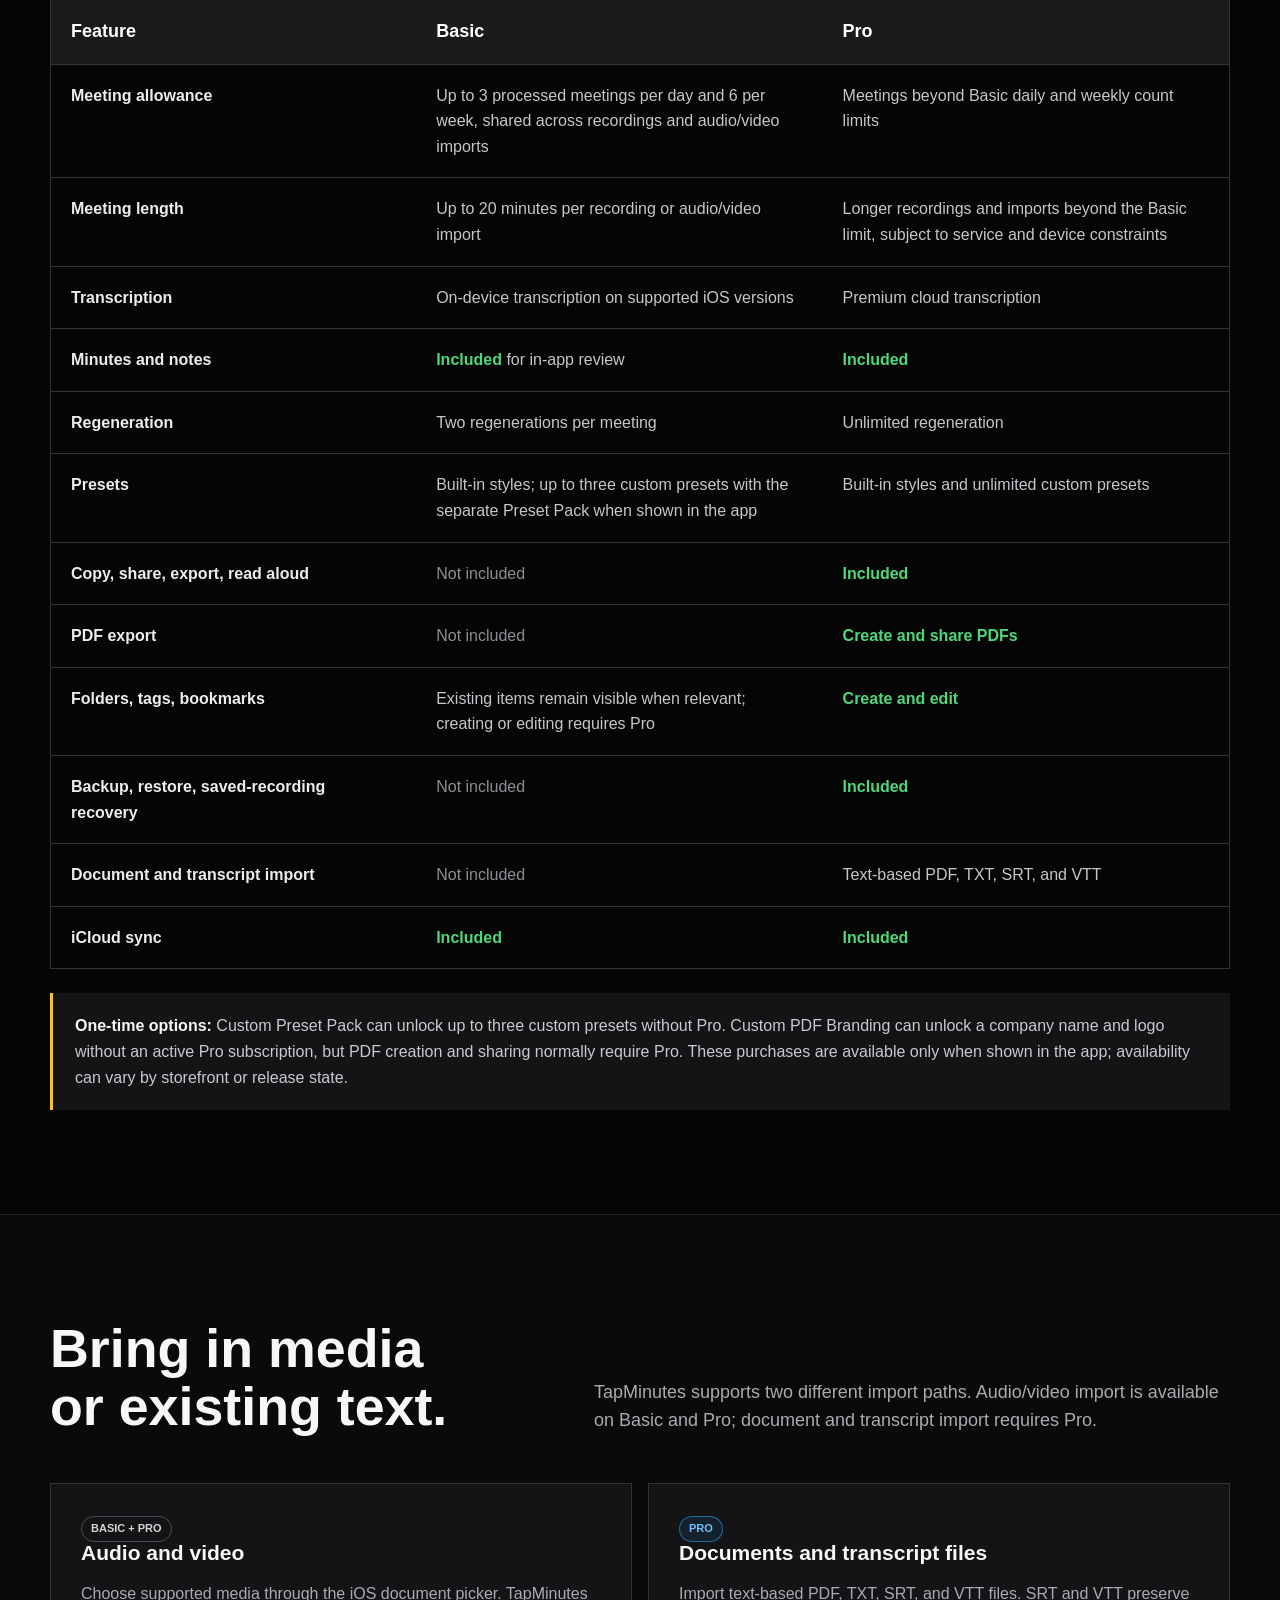
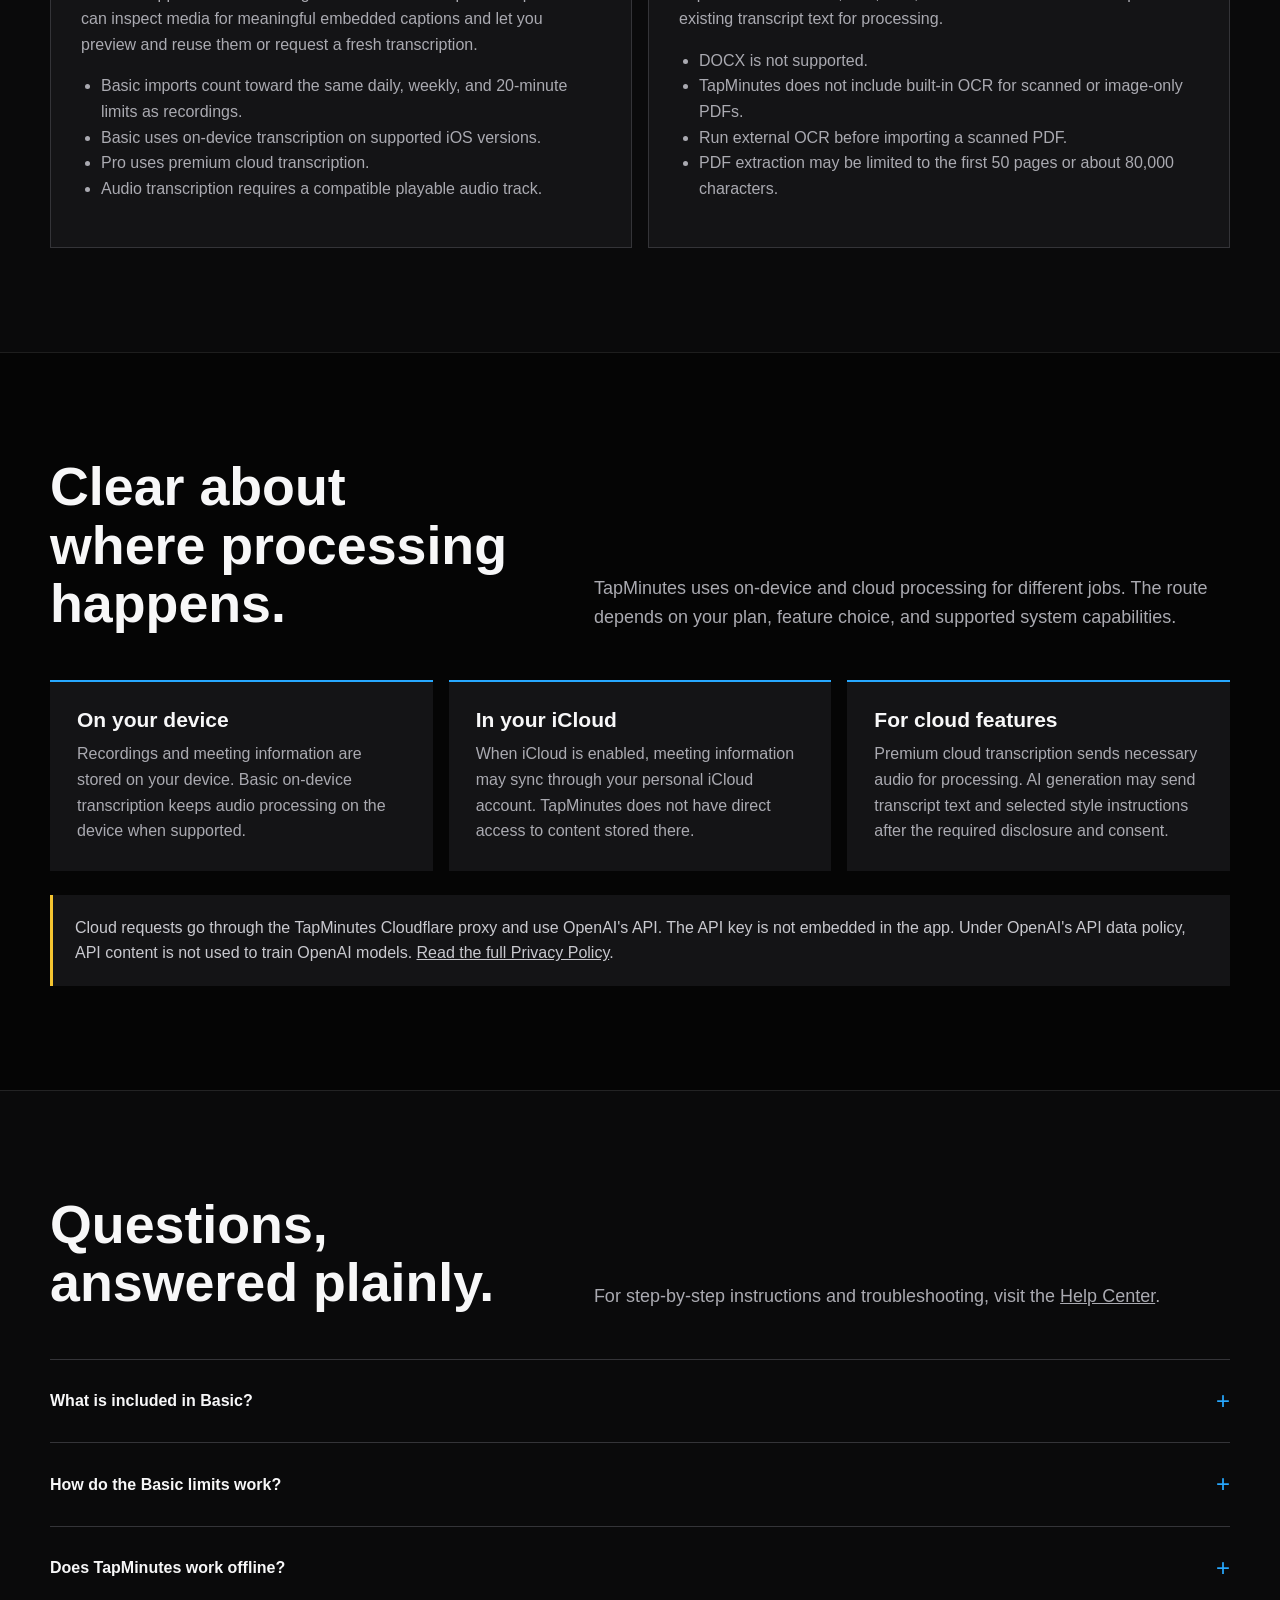
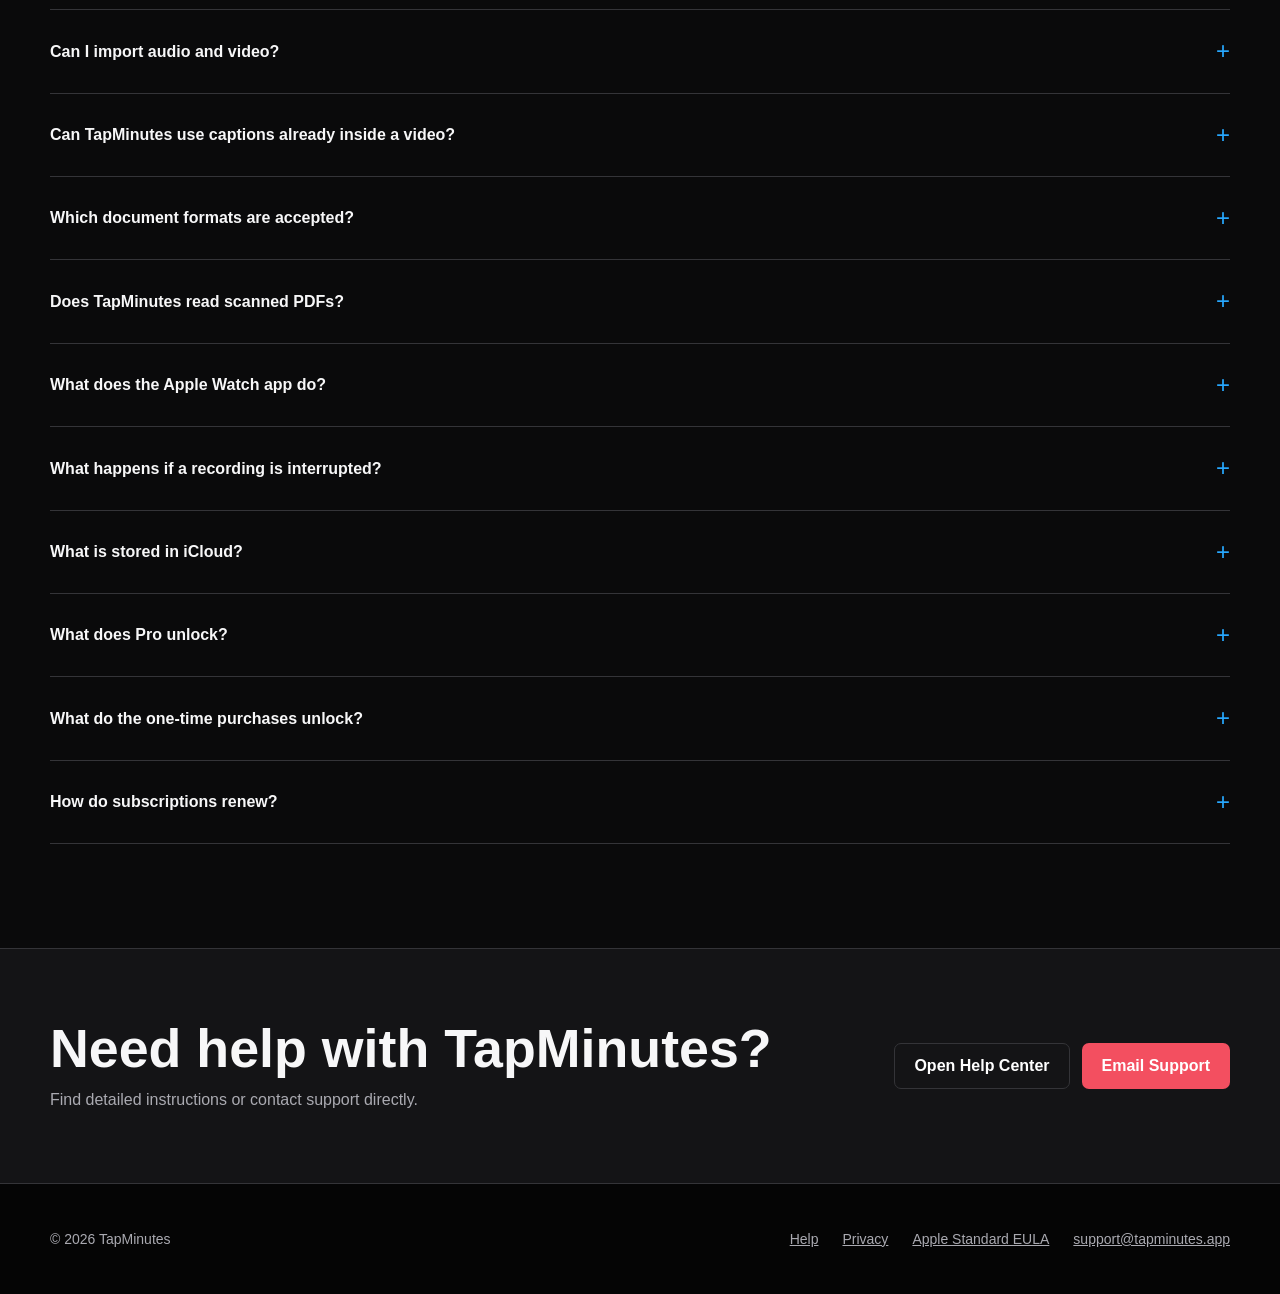
==== commit ba7654d7: "Add files via upload" ====
--- a/index.html
+++ b/index.html
@@ -3,11 +3,13 @@
 <head>
   <meta charset="utf-8">
   <meta name="viewport" content="width=device-width,initial-scale=1">
-  <title>TapMinutes - Meeting Minutes and Notes</title>
-  <meta name="description" content="Record or import conversations and turn them into transcripts, meeting minutes, and detailed notes with TapMinutes.">
-  <meta property="og:title" content="TapMinutes - From conversation to finished minutes">
-  <meta property="og:description" content="Record or import audio and video. Get transcripts, structured minutes, and detailed notes.">
+  <title>TapMinutes - Turn Recordings into Meeting Minutes and Notes</title>
+  <meta name="description" content="Record on iPhone or iPad, import supported media, and turn conversations into transcripts, structured minutes, and detailed notes with TapMinutes.">
+  <meta property="og:title" content="TapMinutes - Turn recordings into useful minutes">
+  <meta property="og:description" content="Record or import a conversation. Create a transcript, structured minutes, and detailed notes to review and organize.">
   <meta property="og:image" content="https://tapminutes.app/assets/tapminutes-logo.png">
+  <meta property="og:type" content="website">
+  <meta property="og:url" content="https://tapminutes.app/">
   <link rel="canonical" href="https://tapminutes.app/">
   <link rel="icon" href="favicon.png">
   <link rel="apple-touch-icon" href="apple-touch-icon.png">
@@ -16,63 +18,134 @@
 <body>
   <a class="skip-link" href="#main">Skip to content</a>
   <header class="site-header">
-    <nav class="nav" aria-label="Primary navigation">
+    <nav class="nav wrap" aria-label="Primary navigation">
       <a class="brand" href="/"><img src="assets/tapminutes-logo.png" alt=""><span>TapMinutes</span></a>
-      <button class="menu-button" aria-expanded="false" aria-label="Open navigation">&#9776;</button>
-      <div class="nav-links"><a href="#features">Features</a><a href="#whats-new">What's New</a><a href="help.html">Help</a><a href="mailto:support@tapminutes.app">Support</a></div>
+      <button class="menu-button" aria-expanded="false" aria-controls="primary-links" aria-label="Open navigation">&#9776;</button>
+      <div class="nav-links" id="primary-links">
+        <a href="#features">Features</a><a href="#plans">Free vs. Pro</a><a href="#how-it-works">How It Works</a><a href="help.html">Help</a><a href="privacy.html">Privacy</a>
+      </div>
     </nav>
   </header>
   <main id="main">
     <section class="hero wrap">
       <div>
         <span class="eyebrow">Meeting intelligence for iPhone and iPad</span>
-        <h1>Minutes and notes, without the busywork.</h1>
-        <p class="hero-copy">Record a conversation or import existing audio and video. TapMinutes turns it into a searchable transcript, structured meeting minutes, and detailed notes you can organize, refine, export, and share.</p>
-        <div class="hero-actions"><a class="button" href="#features">Explore TapMinutes</a><a class="button secondary" href="help.html">Visit Help Center</a></div>
-        <div class="proof"><span>Minutes, notes, or both</span><span>Free and Pro iCloud Sync</span><span>Built for iPhone and iPad</span></div>
+        <h1>Turn recordings into useful minutes.</h1>
+        <p class="lead">Record a conversation or import supported media. TapMinutes creates a transcript, structured minutes, and detailed notes you can review and organize.</p>
+        <div class="hero-actions"><a class="button" href="#how-it-works">See how it works</a><a class="button secondary" href="#plans">Compare plans</a></div>
+        <p class="platform-line"><strong>Apple Watch companion:</strong> start, pause, resume, stop, or cancel an iPhone recording from your wrist.</p>
       </div>
-      <div class="hero-visual" aria-label="TapMinutes app screens">
-        <div class="phone primary"><img src="assets/screenshots/record-iphone.jpg" alt="TapMinutes recording screen with Minutes, Notes, and Both output choices"></div>
-        <div class="phone secondary"><img src="assets/screenshots/minutes-iphone.jpg" alt="TapMinutes meeting detail with transcript, minutes, folders, and tags"></div>
+      <div class="hero-visual" aria-label="TapMinutes running on iPhone">
+        <div class="device"><img src="assets/screenshots/record-iphone.jpg" alt="TapMinutes Record screen with Minutes, Notes, and Both output choices"></div>
+        <div class="device"><img src="assets/screenshots/minutes-iphone.jpg" alt="A TapMinutes meeting showing playback, transcript, minutes, folder, and tags"></div>
       </div>
     </section>
-    <section class="section" id="features"><div class="wrap">
-      <div class="section-head"><h2>From spoken ideas to useful work.</h2><p class="section-intro">TapMinutes does more than capture audio. It gives every conversation a practical next step, whether you need concise minutes, thorough notes, a full transcript, or all three.</p></div>
-      <div class="feature-grid">
-        <article class="feature"><span class="number">01</span><h3>Record or import</h3><p>Capture meetings in the app or import supported audio and video for online transcription.</p></article>
-        <article class="feature"><span class="number">02</span><h3>Minutes and notes</h3><p>Generate structured minutes, detailed notes, or both, with the original transcript preserved.</p></article>
-        <article class="feature"><span class="number">03</span><h3>Folders and tags</h3><p>Separate work, school, clients, and projects, then connect related meetings with flexible tags.</p></article>
-        <article class="feature"><span class="number">04</span><h3>Bookmarks</h3><p>Mark important moments in a recording and return to them quickly during review.</p></article>
-        <article class="feature"><span class="number">05</span><h3>iCloud Sync</h3><p>Keep meetings available across iPhone and iPad. Sync is included for Free and Pro users.</p></article>
-        <article class="feature"><span class="number">06</span><h3>Professional PDFs</h3><p>Export polished documents. Pro users can add a company name and logo to PDF exports.</p></article>
+
+    <section class="section alt" id="how-it-works"><div class="wrap">
+      <div class="section-head"><h2>From conversation to something useful.</h2><p class="section-intro">TapMinutes keeps the original transcript and lets you choose the output that fits the moment. The transcription route and available actions depend on your plan and device support.</p></div>
+      <div class="how-grid">
+        <article class="how-step"><span class="step-number">01</span><h3>Record or import</h3><p>Record on iPhone or iPad, or choose supported audio or video through the document picker.</p></article>
+        <article class="how-step"><span class="step-number">02</span><h3>Choose an output</h3><p>Create structured Minutes, detailed Notes, or Both in English or Spanish.</p></article>
+        <article class="how-step"><span class="step-number">03</span><h3>Use text or transcribe</h3><p>Preview meaningful captions found inside media, reuse them, or request transcription instead.</p></article>
+        <article class="how-step"><span class="step-number">04</span><h3>Review and organize</h3><p>Replay audio, review the transcript, search meetings, and use Pro organization tools.</p></article>
+        <article class="how-step"><span class="step-number">05</span><h3>Export with Pro</h3><p>Copy, share, read aloud, or create polished PDFs when Pro export features are available.</p></article>
       </div>
     </div></section>
-    <section class="section"><div class="wrap">
-      <div class="section-head"><h2>Designed around the way you review.</h2><p class="section-intro">Listen back, follow the transcript, switch between minutes and notes, and organize the result without leaving the meeting.</p></div>
-      <div class="showcase">
-        <article class="showcase-item"><h3>Find the moments that matter</h3><p>Bookmarks, playback controls, folders, and tags keep the important parts close at hand.</p><div class="shot-row"><img src="assets/screenshots/bookmarks.jpg" loading="lazy" alt="Bookmarks saved at precise moments in a recording"><img src="assets/screenshots/organization.jpg" loading="lazy" alt="TapMinutes history organized with folders and tags"></div></article>
-        <article class="showcase-item"><h3>Share work that looks finished</h3><p>Export minutes or notes as a clean PDF. TapMinutes Pro adds your logo and company name.</p><div class="shot-row"><img src="assets/screenshots/pdf-branding.jpg" loading="lazy" alt="A branded PDF export created in TapMinutes"></div></article>
-        <article class="showcase-item wide"><h3>At home on iPad</h3><p>Record, review, and organize with a layout that makes room for the full conversation.</p><img class="wide-shot" src="assets/screenshots/history-ipad.jpg" loading="lazy" alt="TapMinutes meeting history on iPad with folder and tag filters"></article>
+
+    <section class="section" id="features"><div class="wrap">
+      <div class="section-head"><h2>A complete record of the meeting.</h2><p class="section-intro">Every feature below is labeled so you can see what works on Basic, what requires Pro, and where a separate one-time purchase may apply.</p></div>
+      <div class="feature-grid">
+        <article class="feature-card"><div class="feature-top"><span class="feature-icon" aria-hidden="true">↥</span><span class="plan-label">Basic + Pro</span></div><h3>Audio and video import</h3><p>Import supported media. Basic uses on-device transcription on supported iOS versions; Pro adds premium cloud transcription.</p></article>
+        <article class="feature-card"><div class="feature-top"><span class="feature-icon" aria-hidden="true">CC</span><span class="plan-label">Basic + Pro</span></div><h3>Embedded transcript detection</h3><p>TapMinutes can inspect media for meaningful caption tracks and let you preview and reuse the text or transcribe the audio.</p></article>
+        <article class="feature-card"><div class="feature-top"><span class="feature-icon" aria-hidden="true">M/N</span><span class="plan-label">Basic + Pro</span></div><h3>Minutes, notes, or both</h3><p>Generate structured minutes, detailed notes, or both while preserving the original transcript.</p></article>
+        <article class="feature-card"><div class="feature-top"><span class="feature-icon" aria-hidden="true">EN/ES</span><span class="plan-label">Basic + Pro</span></div><h3>English and Spanish</h3><p>Select English or Spanish before recording or processing supported imported content.</p></article>
+        <article class="feature-card"><div class="feature-top"><span class="feature-icon" aria-hidden="true">●</span><span class="plan-label">Basic + Pro</span></div><h3>Background recording</h3><p>Pause and resume, keep recording while iPhone is locked, and check recording status through a Live Activity.</p></article>
+        <article class="feature-card"><div class="feature-top"><span class="feature-icon" aria-hidden="true">⌚</span><span class="plan-label">Companion</span></div><h3>Apple Watch controls</h3><p>Use the Watch app as a remote to control an active iPhone recording. Transcription and review remain on iPhone or iPad.</p></article>
+        <article class="feature-card"><div class="feature-top"><span class="feature-icon" aria-hidden="true">▶</span><span class="plan-label">Basic + Pro</span></div><h3>Playback and review</h3><p>Store and replay meeting audio, keep the transcript, and review generated minutes and notes inside TapMinutes.</p></article>
+        <article class="feature-card"><div class="feature-top"><span class="feature-icon" aria-hidden="true">#</span><span class="plan-label pro">Pro</span></div><h3>Folders, tags, and bookmarks</h3><p>Create folders, edit tags, and add timestamped bookmarks. Existing organization remains visible on Basic when relevant.</p></article>
+        <article class="feature-card"><div class="feature-top"><span class="feature-icon" aria-hidden="true">✦</span><span class="plan-label pro">Pro</span></div><h3>Custom presets</h3><p>Create unlimited custom output styles with Pro. A separate Custom Preset Pack can unlock up to three presets when shown in the app.</p></article>
+        <article class="feature-card"><div class="feature-top"><span class="feature-icon" aria-hidden="true">↻</span><span class="plan-label">2 Basic / Pro</span></div><h3>Regeneration</h3><p>Basic includes two regenerations per meeting. Pro includes unlimited regeneration.</p></article>
+        <article class="feature-card"><div class="feature-top"><span class="feature-icon" aria-hidden="true">◖</span><span class="plan-label pro">Pro</span></div><h3>Read aloud</h3><p>Have TapMinutes read generated minutes or notes aloud.</p></article>
+        <article class="feature-card"><div class="feature-top"><span class="feature-icon" aria-hidden="true">PDF</span><span class="plan-label pro">Pro export</span></div><h3>PDF export and branding</h3><p>Create and share polished PDFs with Pro. Company name and logo branding is included with Pro or available separately when shown in the app.</p></article>
+        <article class="feature-card"><div class="feature-top"><span class="feature-icon" aria-hidden="true">▣</span><span class="plan-label pro">Pro</span></div><h3>Backup, restore, and recovery</h3><p>Back up or restore meeting archives and use Recover Saved Recordings for unfinished audio.</p></article>
+        <article class="feature-card"><div class="feature-top"><span class="feature-icon" aria-hidden="true">☁</span><span class="plan-label">Basic + Pro</span></div><h3>Personal iCloud sync</h3><p>When enabled, meeting data can sync across supported Apple devices through your personal iCloud account.</p></article>
       </div>
     </div></section>
-    <section class="section"><div class="wrap">
-      <div class="section-head"><h2>A faster path to finished minutes.</h2><p class="section-intro">A focused workflow carries you from a live conversation or existing recording to an organized, shareable result.</p></div>
-      <div class="workflow"><article class="step"><h3>Capture</h3><p>Record on iPhone, iPad, or Apple Watch.</p></article><article class="step"><h3>Transcribe</h3><p>Import or process supported recordings online.</p></article><article class="step"><h3>Shape</h3><p>Choose minutes, notes, both, and the style you need.</p></article><article class="step"><h3>Deliver</h3><p>Organize, regenerate, export, and share.</p></article></div>
-    </div></section>
-    <section class="section" id="whats-new"><div class="wrap">
-      <div class="section-head"><div><span class="eyebrow">What's new</span><h2>TapMinutes has grown beyond recording.</h2></div><p class="section-intro">Import existing media, organize meetings with folders and tags, sync across devices, customize professional PDF exports, and move faster from conversation to finished minutes.</p></div>
-      <div class="updates">
-        <div class="update"><strong>Online import transcription</strong><span>Create transcripts, summaries, minutes, and notes from supported audio and video.</span></div>
-        <div class="update"><strong>Folders, tags, and bookmarks</strong><span>Keep clients, classes, projects, topics, and important moments easy to find.</span></div>
-        <div class="update"><strong>iCloud Sync for everyone</strong><span>Free and Pro users can keep meetings available across iPhone and iPad.</span></div>
-        <div class="update"><strong>Custom PDF branding</strong><span>Pro users can add a logo and company name to polished PDF exports.</span></div>
-        <div class="update"><strong>More flexible regeneration</strong><span>Free users get two regenerations per meeting, with easier style and format changes.</span></div>
-        <div class="update"><strong>Polish and reliability</strong><span>Clearer import errors, friendlier speech prompts, and a smoother recording-to-minutes flow.</span></div>
+
+    <section class="section alt"><div class="wrap">
+      <div class="section-head"><h2>Review the details. Keep the context.</h2><p class="section-intro">TapMinutes keeps audio, transcript, minutes, and notes together so you can return to the source instead of relying on a summary alone.</p></div>
+      <div class="screens">
+        <article class="screen-card"><h3>Minutes and notes stay connected</h3><p>Switch between transcript, structured minutes, and detailed notes while replaying the original recording.</p><div class="phone-pair"><img src="assets/screenshots/minutes-iphone.jpg" loading="lazy" alt="Meeting detail with generated minutes and organizational fields"><img src="assets/screenshots/bookmarks.jpg" loading="lazy" alt="Timestamped bookmarks within an audio recording"></div></article>
+        <article class="screen-card"><h3>Professional PDF output</h3><p>Pro can create and share PDFs. Custom branding can add a company name and logo when available through Pro or the separate purchase shown in the app.</p><div class="phone-pair"><img src="assets/screenshots/pdf-branding.jpg" loading="lazy" alt="PDF preview showing TapMinutes meeting minutes with a branded header"></div></article>
+        <article class="screen-card wide"><h3>Built for iPad, too</h3><p>Review, search, and filter your meeting history on a larger screen.</p><img src="assets/screenshots/history-ipad.jpg" loading="lazy" alt="TapMinutes meeting history on iPad with folder and tag filters"></article>
       </div>
     </div></section>
-    <section class="support-band"><div class="wrap support-inner"><div><h2>Need a hand?</h2><p>Find step-by-step help or reach TapMinutes support directly.</p></div><div class="hero-actions"><a class="button secondary" href="help.html">Open Help Center</a><a class="button" href="mailto:support@tapminutes.app">Email Support</a></div></div></section>
+
+    <section class="section" id="plans"><div class="wrap">
+      <div class="section-head"><h2>Basic for everyday capture. Pro for the full workflow.</h2><p class="section-intro">A seven-day Pro trial may be offered in the app. Current subscription options and availability are shown in TapMinutes; prices are not hard-coded here.</p></div>
+      <div class="table-wrap">
+        <table class="compare">
+          <caption>TapMinutes Basic and Pro feature comparison</caption>
+          <thead><tr><th scope="col">Feature</th><th scope="col">Basic</th><th scope="col">Pro</th></tr></thead>
+          <tbody>
+            <tr><th scope="row">Meeting allowance</th><td data-plan="Basic">Up to 3 processed meetings per day and 6 per week, shared across recordings and audio/video imports</td><td data-plan="Pro">Meetings beyond Basic daily and weekly count limits</td></tr>
+            <tr><th scope="row">Meeting length</th><td data-plan="Basic">Up to 20 minutes per recording or audio/video import</td><td data-plan="Pro">Longer recordings and imports beyond the Basic limit, subject to service and device constraints</td></tr>
+            <tr><th scope="row">Transcription</th><td data-plan="Basic">On-device transcription on supported iOS versions</td><td data-plan="Pro">Premium cloud transcription</td></tr>
+            <tr><th scope="row">Minutes and notes</th><td data-plan="Basic"><span class="yes">Included</span> for in-app review</td><td data-plan="Pro"><span class="yes">Included</span></td></tr>
+            <tr><th scope="row">Regeneration</th><td data-plan="Basic">Two regenerations per meeting</td><td data-plan="Pro">Unlimited regeneration</td></tr>
+            <tr><th scope="row">Presets</th><td data-plan="Basic">Built-in styles; up to three custom presets with the separate Preset Pack when shown in the app</td><td data-plan="Pro">Built-in styles and unlimited custom presets</td></tr>
+            <tr><th scope="row">Copy, share, export, read aloud</th><td data-plan="Basic"><span class="no">Not included</span></td><td data-plan="Pro"><span class="yes">Included</span></td></tr>
+            <tr><th scope="row">PDF export</th><td data-plan="Basic"><span class="no">Not included</span></td><td data-plan="Pro"><span class="yes">Create and share PDFs</span></td></tr>
+            <tr><th scope="row">Folders, tags, bookmarks</th><td data-plan="Basic">Existing items remain visible when relevant; creating or editing requires Pro</td><td data-plan="Pro"><span class="yes">Create and edit</span></td></tr>
+            <tr><th scope="row">Backup, restore, saved-recording recovery</th><td data-plan="Basic"><span class="no">Not included</span></td><td data-plan="Pro"><span class="yes">Included</span></td></tr>
+            <tr><th scope="row">Document and transcript import</th><td data-plan="Basic"><span class="no">Not included</span></td><td data-plan="Pro">Text-based PDF, TXT, SRT, and VTT</td></tr>
+            <tr><th scope="row">iCloud sync</th><td data-plan="Basic"><span class="yes">Included</span></td><td data-plan="Pro"><span class="yes">Included</span></td></tr>
+          </tbody>
+        </table>
+      </div>
+      <p class="plan-note"><strong>One-time options:</strong> Custom Preset Pack can unlock up to three custom presets without Pro. Custom PDF Branding can unlock a company name and logo without an active Pro subscription, but PDF creation and sharing normally require Pro. These purchases are available only when shown in the app; availability can vary by storefront or release state.</p>
+    </div></section>
+
+    <section class="section alt" id="imports"><div class="wrap">
+      <div class="section-head"><h2>Bring in media or existing text.</h2><p class="section-intro">TapMinutes supports two different import paths. Audio/video import is available on Basic and Pro; document and transcript import requires Pro.</p></div>
+      <div class="compat-grid">
+        <article class="compat-card"><span class="plan-label">Basic + Pro</span><h3>Audio and video</h3><p>Choose supported media through the iOS document picker. TapMinutes can inspect media for meaningful embedded captions and let you preview and reuse them or request a fresh transcription.</p><ul><li>Basic imports count toward the same daily, weekly, and 20-minute limits as recordings.</li><li>Basic uses on-device transcription on supported iOS versions.</li><li>Pro uses premium cloud transcription.</li><li>Audio transcription requires a compatible playable audio track.</li></ul></article>
+        <article class="compat-card"><span class="plan-label pro">Pro</span><h3>Documents and transcript files</h3><p>Import text-based PDF, TXT, SRT, and VTT files. SRT and VTT preserve existing transcript text for processing.</p><ul><li>DOCX is not supported.</li><li>TapMinutes does not include built-in OCR for scanned or image-only PDFs.</li><li>Run external OCR before importing a scanned PDF.</li><li>PDF extraction may be limited to the first 50 pages or about 80,000 characters.</li></ul></article>
+      </div>
+    </div></section>
+
+    <section class="section" id="privacy"><div class="wrap">
+      <div class="section-head"><h2>Clear about where processing happens.</h2><p class="section-intro">TapMinutes uses on-device and cloud processing for different jobs. The route depends on your plan, feature choice, and supported system capabilities.</p></div>
+      <div class="privacy-grid">
+        <article class="privacy-item"><h3>On your device</h3><p>Recordings and meeting information are stored on your device. Basic on-device transcription keeps audio processing on the device when supported.</p></article>
+        <article class="privacy-item"><h3>In your iCloud</h3><p>When iCloud is enabled, meeting information may sync through your personal iCloud account. TapMinutes does not have direct access to content stored there.</p></article>
+        <article class="privacy-item"><h3>For cloud features</h3><p>Premium cloud transcription sends necessary audio for processing. AI generation may send transcript text and selected style instructions after the required disclosure and consent.</p></article>
+      </div>
+      <p class="plan-note">Cloud requests go through the TapMinutes Cloudflare proxy and use OpenAI's API. The API key is not embedded in the app. Under OpenAI's API data policy, API content is not used to train OpenAI models. <a href="privacy.html">Read the full Privacy Policy</a>.</p>
+    </div></section>
+
+    <section class="section alt" id="faq"><div class="wrap">
+      <div class="section-head"><h2>Questions, answered plainly.</h2><p class="section-intro">For step-by-step instructions and troubleshooting, visit the <a href="help.html">Help Center</a>.</p></div>
+      <div class="faq-list">
+        <details><summary>What is included in Basic?</summary><div class="answer">After the seven-day Pro trial, Basic can process up to <strong>3 meetings per day and 6 per week</strong>, with recordings or audio/video imports up to <strong>20 minutes each</strong>. It includes supported on-device transcription, in-app transcript/minutes/notes review, Minutes/Notes/Both, built-in styles, two regenerations per meeting, and iCloud sync.</div></details>
+        <details><summary>How do the Basic limits work?</summary><div class="answer">The daily and weekly allowances are shared between recordings and audio/video imports. A processed recording or import counts as a meeting. Reaching either limit pauses additional Basic processing until the applicable allowance resets.</div></details>
+        <details><summary>Does TapMinutes work offline?</summary><div class="answer">Recording and some on-device functions can work without a network connection. Basic on-device transcription requires a supported iOS version and device capabilities. Premium cloud transcription and AI generation require network access, so TapMinutes should not be described as fully offline.</div></details>
+        <details><summary>Can I import audio and video?</summary><div class="answer">Yes. Basic and Pro can choose supported audio or video through the iOS document picker. Basic limits apply to Basic imports. If you request audio transcription, the media needs a compatible playable audio track.</div></details>
+        <details><summary>Can TapMinutes use captions already inside a video?</summary><div class="answer">TapMinutes can inspect imported media for a meaningful embedded caption or transcript track. When one is found, you can preview and reuse it or request a fresh transcription from the audio.</div></details>
+        <details><summary>Which document formats are accepted?</summary><div class="answer">Pro supports text-based <strong>PDF, TXT, SRT, and VTT</strong>. DOCX is not supported. PDF extraction may be capped at the first 50 pages or approximately 80,000 extracted characters.</div></details>
+        <details><summary>Does TapMinutes read scanned PDFs?</summary><div class="answer">TapMinutes does not include built-in OCR. A scanned or image-only PDF must be converted with an external OCR tool before TapMinutes can read its text.</div></details>
+        <details><summary>What does the Apple Watch app do?</summary><div class="answer">The Apple Watch app is a remote recording companion. It can start, pause, resume, stop, or cancel a recording on the paired iPhone. It is not a standalone transcription or meeting-review platform.</div></details>
+        <details><summary>What happens if a recording is interrupted?</summary><div class="answer">TapMinutes can detect interrupted or unfinished audio. <strong>Recover Saved Recordings is a Pro feature</strong> for processing available saved audio after an interruption.</div></details>
+        <details><summary>What is stored in iCloud?</summary><div class="answer">When you enable iCloud for TapMinutes, meeting information may sync through your personal iCloud account across supported Apple devices. TapMinutes does not have direct access to the content in your personal iCloud account.</div></details>
+        <details><summary>What does Pro unlock?</summary><div class="answer">Pro adds processing beyond Basic count and duration limits, premium cloud transcription, copy/share/export, PDF creation and sharing, folders/tags/bookmarks, read aloud, unlimited regeneration and custom presets, backup and restore, Recover Saved Recordings, custom PDF branding, and PDF/TXT/SRT/VTT import.</div></details>
+        <details><summary>What do the one-time purchases unlock?</summary><div class="answer">When available in the app, the <strong>Custom Preset Pack</strong> unlocks up to three custom presets without Pro. <strong>Custom PDF Branding</strong> unlocks a company name and logo without an active Pro subscription, but PDF creation and sharing normally require Pro. Buying branding alone should not be understood as unlocking the full export workflow.</div></details>
+        <details><summary>How do subscriptions renew?</summary><div class="answer">TapMinutes may offer weekly, monthly, or yearly Pro subscriptions and a seven-day Pro trial when shown in the app. Subscriptions renew automatically unless canceled through your Apple Account settings. Current availability and pricing appear in the app and can vary by storefront or release state.</div></details>
+      </div>
+    </div></section>
+
+    <section class="cta-band"><div class="wrap cta-inner"><div><h2>Need help with TapMinutes?</h2><p>Find detailed instructions or contact support directly.</p></div><div class="hero-actions"><a class="button secondary" href="help.html">Open Help Center</a><a class="button" href="mailto:support@tapminutes.app">Email Support</a></div></div></section>
   </main>
-  <footer class="site-footer"><div class="wrap footer-inner"><span class="copyright">&copy; 2026 TapMinutes</span><a href="help.html">Help</a><a href="privacy.html">Privacy</a><a href="https://www.apple.com/legal/internet-services/itunes/dev/stdeula/" target="_blank" rel="noopener">Terms of Service</a><a href="mailto:support@tapminutes.app">support@tapminutes.app</a></div></footer>
+  <footer class="site-footer"><div class="wrap footer-inner"><span class="copyright">&copy; 2026 TapMinutes</span><a href="help.html">Help</a><a href="privacy.html">Privacy</a><a href="https://www.apple.com/legal/internet-services/itunes/dev/stdeula/" target="_blank" rel="noopener">Apple Standard EULA</a><a href="mailto:support@tapminutes.app">support@tapminutes.app</a></div></footer>
   <script src="script.js"></script>
 </body>
 </html>
--- a/styles.css
+++ b/styles.css
@@ -1,119 +1,184 @@
-:root { color-scheme: dark; --bg:#000; --surface:#151517; --surface-2:#1d1d20; --line:rgba(255,255,255,.11); --text:#f7f7f8; --muted:#a2a2a9; --blue:#1597f5; --coral:#f34e5f; --yellow:#f5c52f; --max:1180px; }
-* { box-sizing:border-box; }
-html { scroll-behavior:smooth; }
-body { margin:0; background:var(--bg); color:var(--text); font:16px/1.6 -apple-system,BlinkMacSystemFont,"SF Pro Text","Segoe UI",sans-serif; -webkit-font-smoothing:antialiased; }
-img { max-width:100%; display:block; }
-a { color:inherit; }
-.skip-link { position:fixed; left:16px; top:-60px; z-index:100; background:var(--text); color:#000; padding:10px 14px; border-radius:6px; }
-.skip-link:focus { top:16px; }
-.site-header { position:sticky; top:0; z-index:50; background:rgba(0,0,0,.82); border-bottom:1px solid var(--line); backdrop-filter:blur(18px); }
-.nav { max-width:var(--max); min-height:68px; margin:auto; padding:0 24px; display:flex; align-items:center; gap:28px; }
-.brand { display:inline-flex; align-items:center; gap:10px; text-decoration:none; font-size:19px; font-weight:760; margin-right:auto; }
-.brand img { width:38px; height:38px; border-radius:10px; }
-.nav-links { display:flex; align-items:center; gap:24px; }
-.nav-links a { color:var(--muted); font-size:14px; text-decoration:none; }
-.nav-links a:hover,.nav-links a:focus-visible { color:var(--text); }
-.button { display:inline-flex; align-items:center; justify-content:center; min-height:44px; padding:0 18px; border:1px solid transparent; border-radius:7px; background:var(--coral); color:#fff; font-weight:700; text-decoration:none; }
-.button.secondary { background:transparent; border-color:var(--line); }
-.menu-button { display:none; background:transparent; border:0; color:var(--text); font-size:25px; padding:8px; }
-.wrap { width:min(calc(100% - 48px),var(--max)); margin:auto; }
-.hero { min-height:680px; padding:76px 0 52px; display:grid; grid-template-columns:minmax(0,1.05fr) minmax(340px,.95fr); align-items:center; gap:70px; overflow:hidden; }
-.eyebrow { color:var(--blue); font-size:13px; font-weight:800; letter-spacing:.08em; text-transform:uppercase; }
-h1,h2,h3 { margin:0; letter-spacing:0; line-height:1.08; }
-h1 { max-width:720px; margin-top:14px; font-size:clamp(48px,6.3vw,84px); }
-h2 { font-size:clamp(34px,4vw,56px); }
-h3 { font-size:21px; }
-.hero-copy { max-width:650px; margin:24px 0 30px; color:#c3c3c8; font-size:20px; line-height:1.55; }
-.hero-actions { display:flex; gap:12px; flex-wrap:wrap; }
-.proof { display:flex; gap:22px; margin-top:34px; color:var(--muted); font-size:13px; }
-.hero-visual { position:relative; height:600px; }
-.phone { position:absolute; width:285px; border:1px solid #37373c; border-radius:42px; padding:8px; background:#080808; box-shadow:0 30px 80px rgba(0,0,0,.7); overflow:hidden; }
-.phone img { border-radius:34px; }
-.phone.primary { left:0; top:10px; transform:rotate(-3deg); }
-.phone.secondary { right:0; top:82px; transform:rotate(4deg); }
-.section { padding:104px 0; border-top:1px solid var(--line); }
-.section-head { display:grid; grid-template-columns:.8fr 1.2fr; gap:60px; margin-bottom:50px; align-items:end; }
-.section-intro { color:var(--muted); font-size:18px; max-width:650px; margin:0; }
-.feature-grid { display:grid; grid-template-columns:repeat(3,1fr); border:1px solid var(--line); }
-.feature { min-height:245px; padding:30px; border-right:1px solid var(--line); border-bottom:1px solid var(--line); }
-.feature:nth-child(3n) { border-right:0; }
-.feature:nth-last-child(-n+3) { border-bottom:0; }
-.feature .number { display:block; color:var(--blue); font-size:13px; margin-bottom:48px; }
-.feature p { color:var(--muted); margin:12px 0 0; }
-.showcase { display:grid; grid-template-columns:1fr 1fr; gap:18px; }
-.showcase-item { min-height:620px; background:var(--surface); border:1px solid var(--line); padding:38px; overflow:hidden; }
-.showcase-item.wide { grid-column:1 / -1; min-height:auto; }
-.showcase-item p { color:var(--muted); max-width:540px; margin:10px 0 28px; }
-.shot-row { display:flex; justify-content:center; align-items:flex-start; gap:20px; height:500px; overflow:hidden; }
-.shot-row img { width:min(42%,285px); border-radius:24px; border:1px solid #333; }
-.wide-shot { width:100%; border:1px solid #333; }
-.workflow { display:grid; grid-template-columns:repeat(4,1fr); counter-reset:step; }
-.step { padding:28px 28px 34px; border-top:2px solid var(--surface-2); }
-.step::before { counter-increment:step; content:"0" counter(step); display:block; color:var(--coral); font-size:13px; margin-bottom:36px; }
-.step p { color:var(--muted); margin:9px 0 0; font-size:14px; }
-.updates { display:grid; grid-template-columns:1fr 1fr; gap:0 60px; }
-.update { padding:24px 0; border-top:1px solid var(--line); }
-.update strong { display:block; margin-bottom:5px; }
-.update span { color:var(--muted); }
-.support-band { padding:70px 0; background:var(--surface); border-top:1px solid var(--line); border-bottom:1px solid var(--line); }
-.support-inner { display:flex; align-items:center; justify-content:space-between; gap:30px; }
-.support-inner p { color:var(--muted); margin:10px 0 0; }
-.site-footer { padding:44px 0; color:var(--muted); font-size:14px; }
-.footer-inner { display:flex; gap:24px; flex-wrap:wrap; }
-.footer-inner .copyright { margin-right:auto; }
-.legal { width:min(calc(100% - 48px),800px); margin:auto; padding:70px 0 110px; }
-.legal h1 { font-size:clamp(40px,7vw,64px); }
-.legal h2 { font-size:24px; margin-top:46px; }
-.legal p,.legal li { color:#cacacf; }
-.legal .updated { display:block; color:var(--muted); margin:12px 0 36px; }
-.back { display:inline-block; margin-bottom:42px; color:var(--blue); text-decoration:none; }
-.help-hero { padding:82px 0 58px; }
-.help-hero p { max-width:700px; color:var(--muted); font-size:19px; }
-.help-layout { display:grid; grid-template-columns:240px 1fr; gap:70px; padding-bottom:110px; }
-.help-nav { position:sticky; top:94px; align-self:start; display:grid; gap:10px; }
-.help-nav a { color:var(--muted); font-size:14px; text-decoration:none; }
-.help-nav a:hover { color:var(--text); }
-.help-article { padding:38px 0; border-top:1px solid var(--line); scroll-margin-top:90px; }
-.help-article:first-child { border-top:0; padding-top:0; }
-.help-article h2 { font-size:30px; }
-.help-article p,.help-article li { color:#b8b8be; }
-.help-article strong { color:var(--text); }
-@media (max-width:900px) {
-  .menu-button { display:block; }
-  .nav-links { display:none; position:absolute; left:0; right:0; top:68px; padding:18px 24px 24px; background:#080808; border-bottom:1px solid var(--line); }
-  .nav-links.open { display:grid; }
-  .hero { grid-template-columns:1fr; padding-top:58px; }
-  .hero-visual { height:520px; width:min(100%,580px); margin:auto; }
-  .phone { width:250px; }
-  .section-head { grid-template-columns:1fr; gap:18px; }
-  .feature-grid { grid-template-columns:1fr 1fr; }
-  .feature:nth-child(3n) { border-right:1px solid var(--line); }
-  .feature:nth-child(2n) { border-right:0; }
-  .feature:nth-last-child(-n+3) { border-bottom:1px solid var(--line); }
-  .feature:nth-last-child(-n+2) { border-bottom:0; }
-  .workflow { grid-template-columns:1fr 1fr; }
-  .help-layout { grid-template-columns:1fr; gap:25px; }
-  .help-nav { position:static; grid-template-columns:repeat(2,1fr); }
+:root {
+  color-scheme: dark;
+  --bg: #050505;
+  --panel: #141416;
+  --panel-raised: #1b1b1e;
+  --text: #f7f7f8;
+  --muted: #aaaab1;
+  --line: #343438;
+  --blue: #27a8ff;
+  --coral: #f34f60;
+  --gold: #f4c430;
+  --green: #4ed879;
+  --max: 1180px;
 }
-@media (max-width:620px) {
-  .wrap { width:min(calc(100% - 32px),var(--max)); }
-  .nav { padding:0 16px; }
-  .hero { min-height:auto; padding-top:44px; gap:45px; }
-  h1 { font-size:46px; }
-  .hero-copy { font-size:18px; }
-  .proof { flex-direction:column; gap:5px; }
-  .hero-visual { height:430px; }
-  .phone { width:205px; border-radius:30px; padding:6px; }
-  .phone img { border-radius:24px; }
-  .section { padding:74px 0; }
-  .feature-grid,.showcase,.updates,.workflow { grid-template-columns:1fr; }
-  .feature,.feature:nth-child(3n),.feature:nth-child(2n),.feature:nth-last-child(-n+2) { border-right:0; border-bottom:1px solid var(--line); }
-  .feature:last-child { border-bottom:0; }
-  .showcase-item { min-height:560px; padding:26px; }
-  .showcase-item.wide { grid-column:auto; }
-  .shot-row { height:450px; gap:10px; }
-  .shot-row img { width:55%; }
-  .support-inner { align-items:flex-start; flex-direction:column; }
-  .footer-inner { flex-direction:column; }
-  .help-nav { grid-template-columns:1fr; }
+* { box-sizing: border-box; }
+html { scroll-behavior: smooth; }
+body { margin: 0; background: var(--bg); color: var(--text); font: 16px/1.6 -apple-system, BlinkMacSystemFont, "SF Pro Text", "Segoe UI", sans-serif; -webkit-font-smoothing: antialiased; }
+img { display: block; max-width: 100%; }
+a { color: inherit; }
+button, a { -webkit-tap-highlight-color: transparent; }
+:focus-visible { outline: 3px solid var(--blue); outline-offset: 4px; }
+.skip-link { position: fixed; top: -80px; left: 16px; z-index: 100; padding: 10px 14px; background: var(--text); color: #000; border-radius: 6px; }
+.skip-link:focus { top: 16px; }
+.wrap { width: min(calc(100% - 48px), var(--max)); margin-inline: auto; }
+.site-header { position: sticky; top: 0; z-index: 50; background: rgba(5,5,5,.9); border-bottom: 1px solid rgba(255,255,255,.12); backdrop-filter: blur(18px); }
+.nav { min-height: 70px; display: flex; align-items: center; gap: 28px; }
+.brand { display: inline-flex; align-items: center; gap: 10px; margin-right: auto; color: var(--text); text-decoration: none; font-size: 19px; font-weight: 780; }
+.brand img { width: 38px; height: 38px; border-radius: 10px; }
+.nav-links { display: flex; align-items: center; gap: 24px; }
+.nav-links a { color: #c4c4ca; text-decoration: none; font-size: 14px; }
+.nav-links a:hover { color: #fff; }
+.menu-button { display: none; width: 44px; height: 44px; padding: 0; border: 0; background: transparent; color: #fff; font-size: 25px; cursor: pointer; }
+.button { display: inline-flex; min-height: 46px; align-items: center; justify-content: center; padding: 0 19px; border: 1px solid transparent; border-radius: 7px; background: var(--coral); color: #fff; font-weight: 750; text-decoration: none; }
+.button.secondary { background: transparent; border-color: var(--line); }
+.button:hover { filter: brightness(1.08); }
+.hero { min-height: 720px; padding: 84px 0 60px; display: grid; grid-template-columns: minmax(0,1.08fr) minmax(350px,.92fr); gap: 74px; align-items: center; overflow: hidden; }
+.eyebrow { color: var(--blue); font-size: 13px; font-weight: 800; letter-spacing: .08em; text-transform: uppercase; }
+h1,h2,h3 { margin: 0; letter-spacing: 0; line-height: 1.08; text-wrap: balance; }
+h1 { max-width: 760px; margin-top: 16px; font-size: clamp(50px,6.2vw,82px); }
+h2 { font-size: clamp(35px,4.2vw,56px); }
+h3 { font-size: 21px; }
+.lead { max-width: 700px; margin: 24px 0 30px; color: #c8c8ce; font-size: 20px; line-height: 1.55; }
+.hero-actions { display: flex; gap: 12px; flex-wrap: wrap; }
+.platform-line { margin-top: 30px; color: var(--muted); font-size: 14px; }
+.platform-line strong { color: var(--text); }
+.hero-visual { position: relative; height: 610px; }
+.device { position: absolute; width: 292px; padding: 7px; background: #090909; border: 1px solid #3a3a3f; border-radius: 42px; box-shadow: 0 30px 75px rgba(0,0,0,.7); overflow: hidden; }
+.device img { border-radius: 34px; }
+.device:first-child { top: 0; left: 0; transform: rotate(-3deg); }
+.device:last-child { top: 80px; right: 0; transform: rotate(4deg); }
+.section { padding: 104px 0; border-top: 1px solid rgba(255,255,255,.1); }
+.section.alt { background: #0a0a0b; }
+.section-head { display: grid; grid-template-columns: .86fr 1.14fr; gap: 64px; align-items: end; margin-bottom: 48px; }
+.section-intro { max-width: 680px; margin: 0; color: var(--muted); font-size: 18px; }
+.how-grid { display: grid; grid-template-columns: repeat(5,1fr); border: 1px solid var(--line); }
+.how-step { min-height: 260px; padding: 27px; border-right: 1px solid var(--line); }
+.how-step:last-child { border-right: 0; }
+.step-number { display: block; margin-bottom: 50px; color: var(--coral); font-size: 13px; }
+.how-step p { margin: 10px 0 0; color: var(--muted); font-size: 14px; }
+.feature-grid { display: grid; grid-template-columns: repeat(3,1fr); gap: 14px; }
+.feature-card { min-height: 255px; padding: 28px; background: var(--panel); border: 1px solid var(--line); border-radius: 8px; }
+.feature-top { display: flex; align-items: center; justify-content: space-between; gap: 12px; margin-bottom: 45px; }
+.feature-icon { color: var(--blue); font-size: 24px; line-height: 1; }
+.plan-label { display: inline-flex; min-height: 26px; align-items: center; padding: 2px 9px; border: 1px solid #4a4a50; border-radius: 999px; color: #d2d2d7; font-size: 11px; font-weight: 800; text-transform: uppercase; }
+.plan-label.pro { border-color: rgba(39,168,255,.55); color: #69c1ff; background: rgba(39,168,255,.1); }
+.plan-label.option { border-color: rgba(244,196,48,.5); color: #ffdb68; background: rgba(244,196,48,.08); }
+.feature-card p { margin: 11px 0 0; color: var(--muted); }
+.feature-card strong { color: var(--text); }
+.screens { display: grid; grid-template-columns: 1fr 1fr; gap: 16px; }
+.screen-card { min-height: 610px; padding: 36px; overflow: hidden; background: var(--panel); border: 1px solid var(--line); }
+.screen-card.wide { grid-column: 1 / -1; min-height: auto; }
+.screen-card p { max-width: 570px; margin: 10px 0 28px; color: var(--muted); }
+.phone-pair { height: 470px; display: flex; justify-content: center; gap: 16px; overflow: hidden; }
+.phone-pair img { width: min(48%,280px); align-self: flex-start; border: 1px solid #3b3b3f; border-radius: 24px; }
+.screen-card.wide img { width: 100%; border: 1px solid #3b3b3f; }
+.table-wrap { overflow-x: auto; border: 1px solid var(--line); }
+.compare { width: 100%; border-collapse: collapse; min-width: 720px; }
+.compare caption { padding: 0 0 20px; color: var(--muted); text-align: left; }
+.compare th,.compare td { padding: 18px 20px; border-bottom: 1px solid var(--line); vertical-align: top; text-align: left; }
+.compare thead th { background: var(--panel-raised); color: #fff; font-size: 18px; }
+.compare tbody th { width: 31%; color: #ededf0; font-weight: 700; }
+.compare td { width: 34.5%; color: #c6c6cc; }
+.compare tbody tr:last-child th,.compare tbody tr:last-child td { border-bottom: 0; }
+.yes { color: var(--green); font-weight: 800; }
+.no { color: #8d8d94; }
+.plan-note { margin: 24px 0 0; padding: 20px 22px; background: var(--panel); border-left: 3px solid var(--gold); color: #c9c9cf; }
+.plan-note strong { color: var(--text); }
+.compat-grid { display: grid; grid-template-columns: repeat(2,1fr); gap: 16px; }
+.compat-card { padding: 30px; border: 1px solid var(--line); background: var(--panel); }
+.compat-card p,.compat-card li { color: var(--muted); }
+.compat-card ul { padding-left: 20px; }
+.privacy-grid { display: grid; grid-template-columns: repeat(3,1fr); gap: 16px; }
+.privacy-item { padding: 27px; border-top: 2px solid var(--blue); background: var(--panel); }
+.privacy-item p { margin: 10px 0 0; color: var(--muted); }
+.faq-list { border-top: 1px solid var(--line); }
+details { border-bottom: 1px solid var(--line); }
+summary { display: flex; align-items: center; justify-content: space-between; gap: 20px; padding: 22px 0; cursor: pointer; list-style: none; font-weight: 750; }
+summary::-webkit-details-marker { display: none; }
+summary::after { content: "+"; flex: 0 0 auto; color: var(--blue); font-size: 24px; font-weight: 400; }
+details[open] summary::after { content: "−"; }
+.answer { max-width: 850px; padding: 0 44px 24px 0; color: #b9b9c0; }
+.answer strong { color: var(--text); }
+.cta-band { padding: 70px 0; background: var(--panel); border-top: 1px solid var(--line); border-bottom: 1px solid var(--line); }
+.cta-inner { display: flex; align-items: center; justify-content: space-between; gap: 34px; }
+.cta-inner p { margin: 10px 0 0; color: var(--muted); }
+.site-footer { padding: 44px 0; color: var(--muted); font-size: 14px; }
+.footer-inner { display: flex; gap: 24px; flex-wrap: wrap; }
+.footer-inner .copyright { margin-right: auto; }
+.help-hero { padding: 84px 0 58px; }
+.help-hero h1 { max-width: 820px; }
+.help-hero p { max-width: 730px; color: var(--muted); font-size: 19px; }
+.help-layout { display: grid; grid-template-columns: 250px 1fr; gap: 74px; padding-bottom: 110px; }
+.help-nav { position: sticky; top: 96px; align-self: start; display: grid; gap: 8px; }
+.help-nav a { padding: 3px 0; color: var(--muted); font-size: 14px; text-decoration: none; }
+.help-nav a:hover { color: var(--text); }
+.help-group { margin-bottom: 68px; }
+.help-group > h2 { margin-bottom: 10px; font-size: 34px; scroll-margin-top: 100px; }
+.help-group > p { color: var(--muted); }
+.help-article { padding: 30px 0; border-top: 1px solid var(--line); scroll-margin-top: 100px; }
+.help-article h3 { font-size: 23px; }
+.help-article p,.help-article li { color: #bdbdc4; }
+.help-article strong { color: var(--text); }
+.callout { padding: 18px 20px; border-left: 3px solid var(--blue); background: var(--panel); color: #c8c8ce; }
+.legal { width: min(calc(100% - 48px),800px); margin: auto; padding: 70px 0 110px; }
+.legal h1 { font-size: clamp(42px,7vw,64px); }
+.legal h2 { margin-top: 45px; font-size: 25px; }
+.legal p,.legal li { color: #c7c7cd; }
+.legal .updated { display: block; margin: 12px 0 36px; color: var(--muted); }
+.back { display: inline-block; margin-bottom: 42px; color: var(--blue); text-decoration: none; }
+@media (max-width: 980px) {
+  .menu-button { display: block; }
+  .nav-links { display: none; position: absolute; top: 70px; left: 0; right: 0; padding: 18px 24px 24px; background: #090909; border-bottom: 1px solid var(--line); }
+  .nav-links.open { display: grid; }
+  .hero { grid-template-columns: 1fr; }
+  .hero-visual { width: min(100%,590px); height: 530px; margin: auto; }
+  .device { width: 255px; }
+  .section-head { grid-template-columns: 1fr; gap: 18px; }
+  .how-grid { grid-template-columns: repeat(2,1fr); }
+  .how-step { border-bottom: 1px solid var(--line); }
+  .how-step:nth-child(2n) { border-right: 0; }
+  .how-step:last-child { border-bottom: 0; }
+  .feature-grid { grid-template-columns: repeat(2,1fr); }
+  .privacy-grid { grid-template-columns: 1fr 1fr; }
+  .help-layout { grid-template-columns: 1fr; gap: 35px; }
+  .help-nav { position: static; grid-template-columns: repeat(3,1fr); }
 }
+@media (max-width: 680px) {
+  .wrap { width: min(calc(100% - 32px),var(--max)); }
+  .nav { min-height: 66px; }
+  .nav-links { top: 66px; padding-inline: 16px; }
+  .hero { min-height: auto; padding: 52px 0 40px; gap: 45px; }
+  h1 { font-size: 47px; }
+  .lead { font-size: 18px; }
+  .hero-visual { height: 430px; }
+  .device { width: 205px; padding: 5px; border-radius: 30px; }
+  .device img { border-radius: 24px; }
+  .section { padding: 76px 0; }
+  .feature-grid,.screens,.compat-grid,.privacy-grid { grid-template-columns: 1fr; }
+  .screen-card.wide { grid-column: auto; }
+  .screen-card { min-height: 560px; padding: 25px; }
+  .phone-pair { height: 445px; gap: 10px; }
+  .phone-pair img { width: 55%; }
+  .how-grid { grid-template-columns: 1fr; }
+  .how-step { min-height: auto; border-right: 0; }
+  .how-step:last-child { border-bottom: 0; }
+  .step-number { margin-bottom: 28px; }
+  .table-wrap { overflow: visible; border: 0; }
+  .compare { min-width: 0; }
+  .compare thead { position: absolute; width: 1px; height: 1px; padding: 0; margin: -1px; overflow: hidden; clip: rect(0,0,0,0); white-space: nowrap; border: 0; }
+  .compare tbody,.compare tr,.compare th,.compare td { display: block; width: 100%; }
+  .compare tr { margin-bottom: 16px; border: 1px solid var(--line); background: var(--panel); }
+  .compare tbody th { padding-bottom: 10px; border-bottom: 1px solid var(--line); }
+  .compare td { display: grid; grid-template-columns: 82px 1fr; gap: 12px; border-bottom: 1px solid rgba(255,255,255,.08); }
+  .compare td::before { content: attr(data-plan); color: #fff; font-weight: 800; }
+  .compare tr:last-child td:last-child,.compare td:last-child { border-bottom: 0; }
+  .cta-inner { align-items: flex-start; flex-direction: column; }
+  .footer-inner { flex-direction: column; }
+  .help-nav { grid-template-columns: repeat(2,1fr); }
+  .legal { width: min(calc(100% - 32px),800px); }
+}
+@media (prefers-reduced-motion: reduce) {
+  html { scroll-behavior: auto; }
+  *,*::before,*::after { animation-duration: .01ms !important; animation-iteration-count: 1 !important; transition-duration: .01ms !important; }
+}
